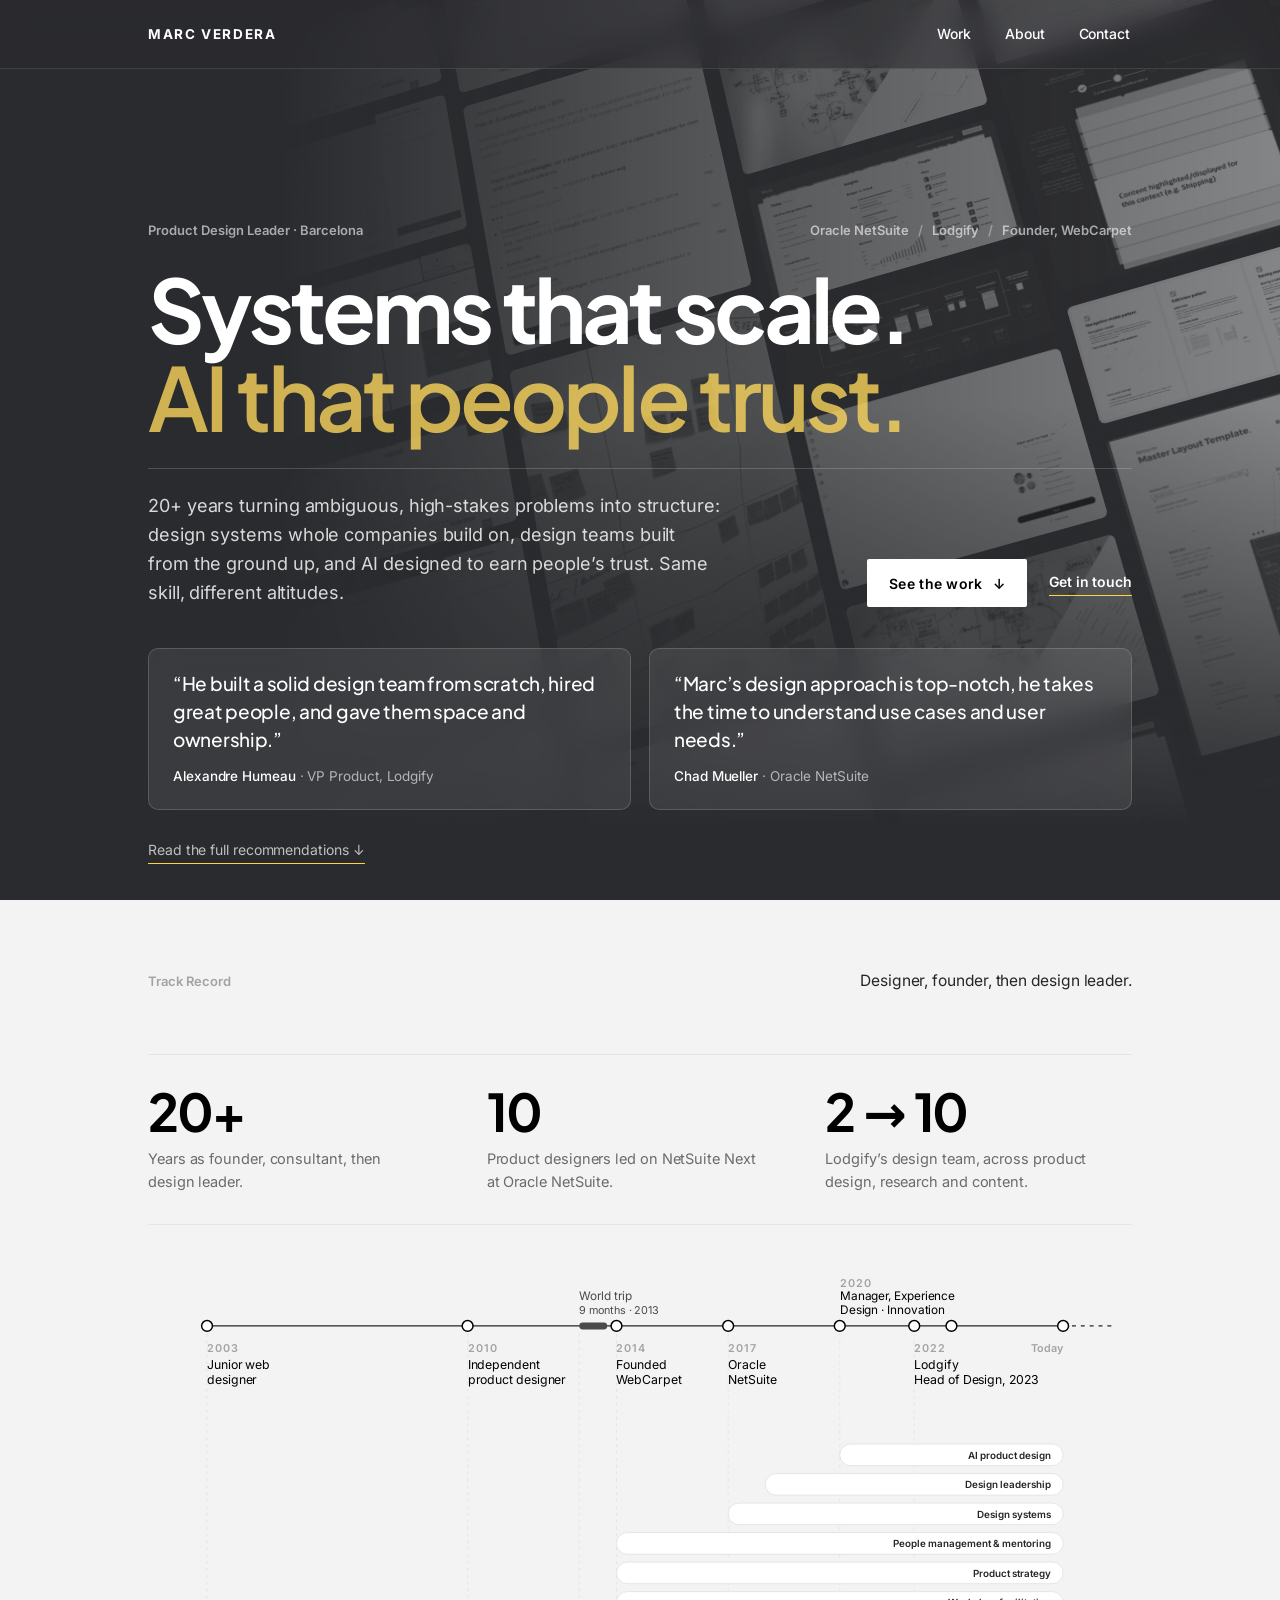
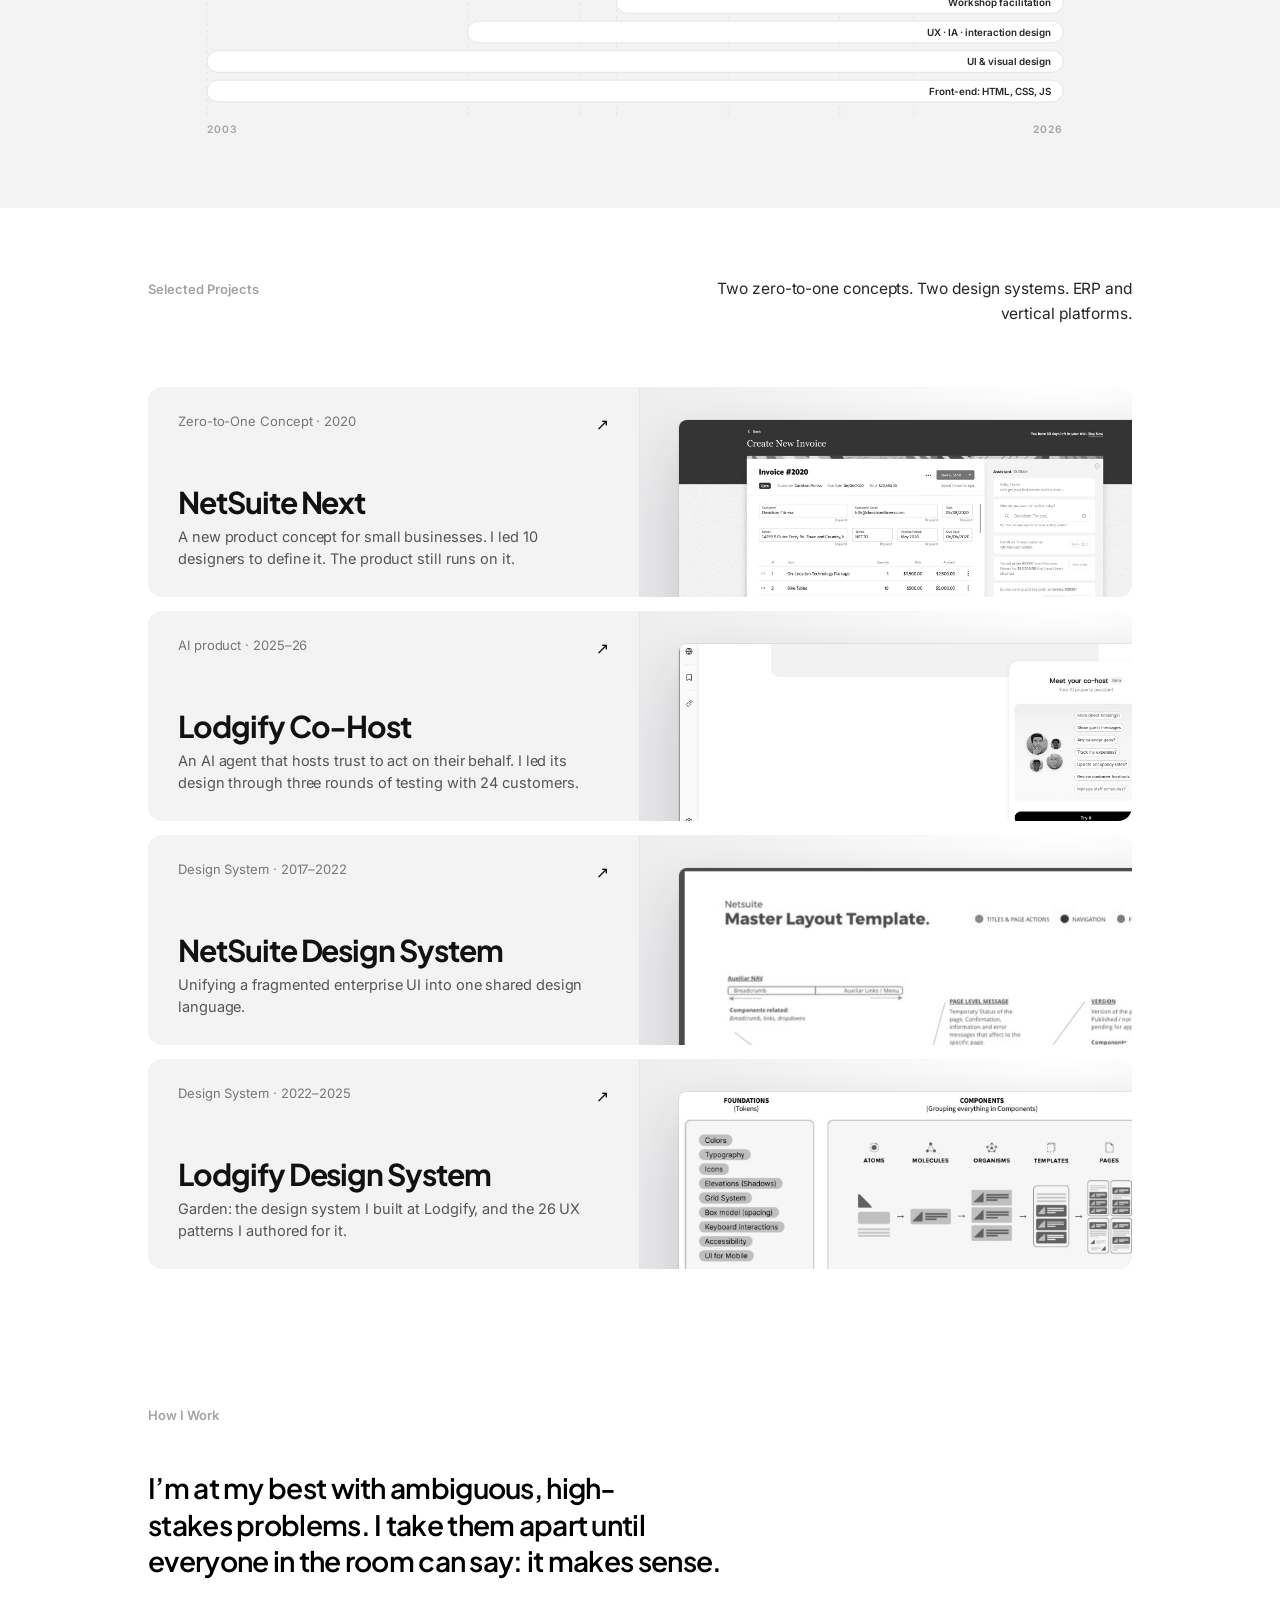
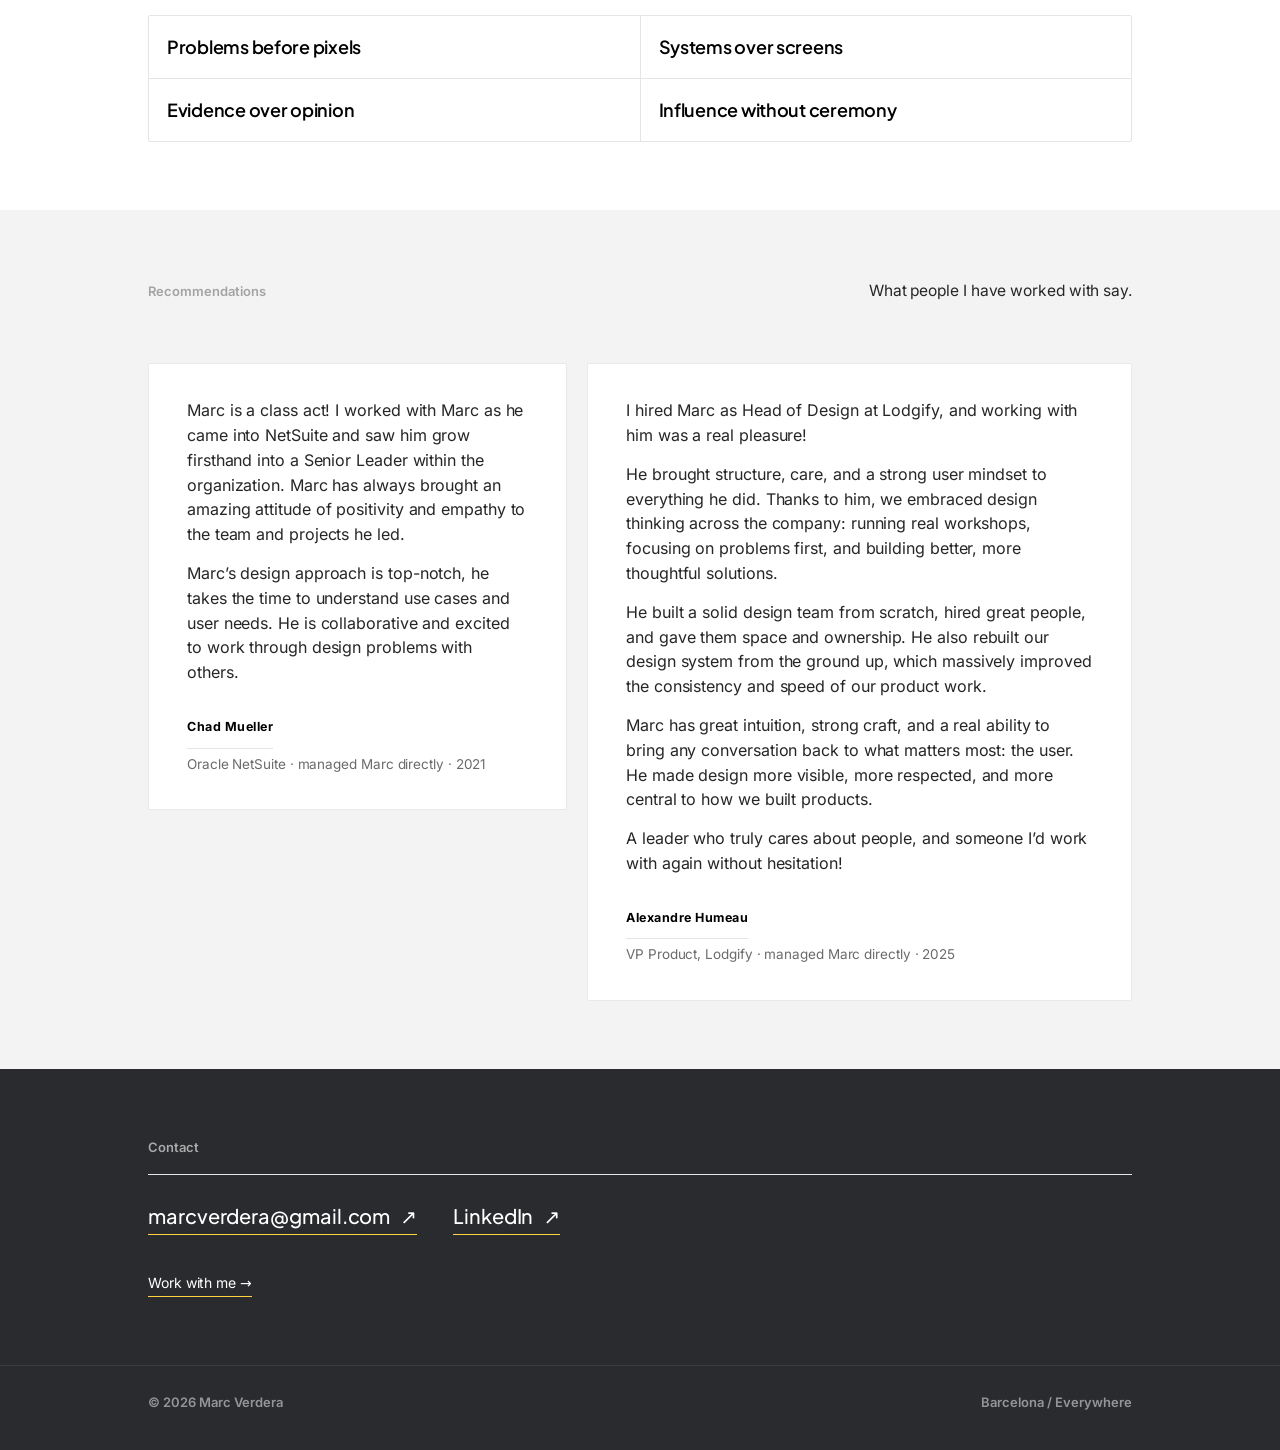
==== index.html @ 11ce0de4 "Softer yellow headline line; drop timeline caption; Garden diagram in greyscale Co-Authored-By: Clau" ====
<!DOCTYPE html>
<html lang="en">
<head>
<meta charset="utf-8">
<meta name="viewport" content="width=device-width, initial-scale=1">
<title>Marc Verdera — Product Design Leader</title>
<meta name="description" content="Product design leader for complex B2B products. Design systems and AI products. Built Lodgify’s design team 2→10. ex-Oracle NetSuite.">
<link rel="icon" href="favicon.svg" type="image/svg+xml">
<link rel="icon" href="favicon-32.png" type="image/png" sizes="32x32">
<link rel="apple-touch-icon" href="apple-touch-icon.png">
<meta property="og:type" content="website">
<meta property="og:title" content="Marc Verdera — Product Design Leader">
<meta property="og:description" content="Product design leader for complex B2B products. Design systems and AI products. Built Lodgify’s design team 2→10. ex-Oracle NetSuite.">
<meta property="og:url" content="https://marcverdera.vercel.app/">
<meta property="og:image" content="https://marcverdera.vercel.app/images/og.png">
<meta name="twitter:card" content="summary_large_image">

<style>
/* ===== Type: Plus Jakarta Sans (headings) + Inter (text), self-hosted, SIL OFL ===== */
@font-face{font-family:'Plus Jakarta Sans';src:url('/fonts/plus-jakarta-sans-500.woff2') format('woff2');font-weight:500;font-style:normal;font-display:swap}
@font-face{font-family:'Plus Jakarta Sans';src:url('/fonts/plus-jakarta-sans-600.woff2') format('woff2');font-weight:600;font-style:normal;font-display:swap}
@font-face{font-family:'Plus Jakarta Sans';src:url('/fonts/plus-jakarta-sans-700.woff2') format('woff2');font-weight:700;font-style:normal;font-display:swap}
@font-face{font-family:'Inter';src:url('/fonts/inter-400.woff2') format('woff2');font-weight:400;font-style:normal;font-display:swap}
@font-face{font-family:'Inter';src:url('/fonts/inter-500.woff2') format('woff2');font-weight:500;font-style:normal;font-display:swap}
@font-face{font-family:'Inter';src:url('/fonts/inter-600.woff2') format('woff2');font-weight:600;font-style:normal;font-display:swap}
@font-face{font-family:'Inter';src:url('/fonts/inter-700.woff2') format('woff2');font-weight:700;font-style:normal;font-display:swap}

/* ============================================================
   Marc Verdera — Portfolio
   Editorial system: serif display + uppercase sans labels,
   cream/near-black light palette, inverted dark palette.
   Mobile-first: base rules target phone width; min-width
   media queries layer on the desktop layout.
   ============================================================ */


/* ---------- Tokens ---------- */
:root {
  --bg: #ffffff;
  --surface: #f4f4f4;
  --fg: #262626;
  --heading: #000000;
  --accent: #000000;
  --muted: #6b6b6b;
  --faint: #a3a3a3;
  --line: #e5e5e5;
  --warn: #4a4a4a;
  --nav-bg: rgba(255,255,255,0.90);
  --dash: #d4d4d4;
  --max: 1040px;
  --measure: 760px;
}
@media (prefers-color-scheme: dark) {
  :root:not([data-theme="light"]) {
    --bg: #111111;
    --surface: #1b1b1b;
    --fg: #e5e5e5;
    --heading: #fafafa;
    --accent: #fafafa;
    --muted: #a3a3a3;
    --faint: #737373;
    --line: #2e2e2e;
    --warn: #c4c4c4;
    --nav-bg: rgba(17,17,17,0.88);
    --dash: #404040;
    color-scheme: dark;
  }
}
:root[data-theme="dark"] {
  --bg: #111111;
  --surface: #1b1b1b;
  --fg: #e5e5e5;
  --heading: #fafafa;
  --accent: #fafafa;
  --muted: #a3a3a3;
  --faint: #737373;
  --line: #2e2e2e;
  --warn: #c4c4c4;
  --nav-bg: rgba(17,17,17,0.88);
  --dash: #404040;
  color-scheme: dark;
}

* { box-sizing: border-box; }
html { scroll-behavior: smooth; }
body {
  margin: 0;
  font-family: var(--sans);
  color: var(--fg);
  background: var(--bg);
  line-height: 1.65;
  font-size: 16px;
  -webkit-font-smoothing: antialiased;
  overflow-x: hidden;
}
img { max-width: 100%; display: block; }
a { color: inherit; }
.wrap { max-width: var(--max); margin: 0 auto; padding: 0 20px; }
.serif { font-family: var(--serif); }
.rule { border: none; border-top: 1px solid var(--line); margin: 0; }

/* ---------- Nav ---------- */
.nav {
  position: sticky; top: env(safe-area-inset-top, 0px); z-index: 50;
  background: var(--nav-bg);
  backdrop-filter: blur(8px);
  border-bottom: 1px solid var(--line);
}
.nav .wrap { display: flex; align-items: center; justify-content: space-between; height: 58px; flex-wrap: wrap; gap: 8px 20px; padding-top: 6px; padding-bottom: 6px; }
.nav .brand {
  font-weight: 700; color: var(--heading); text-decoration: none;
  font-size: 13px; letter-spacing: 0; text-transform: none;
}
.nav .links { display: flex; align-items: center; gap: 16px; }
.nav .links a { color: var(--fg); text-decoration: none; font-size: 13px; font-weight: 500; }
.nav .links a:hover { color: var(--muted); }
.nav .back { font-size: 12.5px; font-weight: 500; color: var(--fg); text-decoration: none; display: inline-flex; align-items: center; gap: 6px; }
.nav .back:hover { color: var(--muted); }
.nav .tag { font-size: 13px; font-weight: 600; letter-spacing: 0; text-transform: none; color: var(--faint); }

/* ---------- Eyebrow / labels ---------- */
.eyebrow, .label {
  font-size: 13px; font-weight: 600; letter-spacing: 0; text-transform: none;
  color: var(--faint);
}
.eyebrow { margin-bottom: 16px; }

/* ---------- Hero (home) ---------- */
.hero { padding: 36px 0 0 0; }
.hero .top-row {
  display: flex; align-items: flex-end; justify-content: space-between; gap: 20px;
  flex-wrap: wrap; margin-bottom: 16px;
}
.hero h1 {
  font-family: var(--serif); font-weight: 600;
  font-size: 32px; line-height: 1.14; color: var(--heading); margin: 0 0 18px 0;
  letter-spacing: -0.2px; text-wrap: balance; max-width: 16ch;
}
.hero .row-split {
  display: flex; justify-content: space-between; align-items: flex-start; gap: 24px;
  flex-wrap: wrap; padding-bottom: 24px;
}
.hero .sub { font-size: 15.5px; color: var(--fg); max-width: 46ch; margin: 0; }
.hero .tagline { font-size: 13px; font-weight: 600; letter-spacing: 0; text-transform: none; color: var(--faint); padding-top: 4px; }

/* ---------- Placeholder / original art frames ---------- */
.hero-media, .photo-frame {
  margin: 0; border-radius: 2px; overflow: hidden;
  background: var(--surface); border: 1px solid var(--line);
}
.art-frame { display: block; width: 100%; height: auto; }
.art-frame svg { display: block; width: 100%; height: auto; }
.hero-media .cap, .photo-frame .cap {
  font-size: 12.5px; font-style: italic; color: var(--muted);
  padding: 12px 16px 16px 16px; font-family: var(--serif);
  border-top: 1px solid var(--line);
}

/* ---------- Sections ---------- */
section { padding: 46px 0; border-top: 1px solid var(--line); }
section:first-of-type { border-top: none; }
.section-top {
  display: flex; flex-direction: column; gap: 12px;
  margin-bottom: 30px;
}
.section-top .note { font-size: 15.5px; color: var(--fg); max-width: 42ch; }
h2 {
  font-family: var(--serif); font-weight: 600;
  font-size: 24px; color: var(--heading); margin: 0; text-wrap: balance;
}
h3 { font-size: 13px; font-weight: 600; letter-spacing: 0; text-transform: none; color: var(--muted); margin: 26px 0 12px 0; }
p { margin: 0 0 16px 0; color: var(--fg); max-width: var(--measure); }
ul, ol { padding-left: 20px; margin: 0 0 16px 0; max-width: var(--measure); }
li { margin-bottom: 10px; }

/* ---------- Selected Projects (row list, home) ---------- */
.proj-list { display: flex; flex-direction: column; }
.proj-row {
  text-decoration: none; color: inherit;
  padding: 26px 0; border-top: 1px solid var(--line);
  display: flex; flex-direction: column; gap: 10px;
}
.proj-list .proj-row:last-child { border-bottom: 1px solid var(--line); }
.proj-row .proj-main { max-width: 60ch; }
.proj-row h3.proj-title {
  font-family: var(--serif); font-weight: 600; font-style: normal;
  font-size: 22px; color: var(--heading); margin: 0 0 8px 0; text-transform: none;
  letter-spacing: 0; text-wrap: balance;
}
.proj-row .proj-desc { font-size: 15px; color: var(--muted); margin: 0; max-width: 52ch; }
.proj-row .proj-meta {
  font-size: 13px; font-weight: 600; letter-spacing: 0; text-transform: none;
  color: var(--faint); display: flex; align-items: center; gap: 8px;
}
.proj-row .proj-meta .arrow { font-size: 13px; transition: transform .15s ease; }
.proj-row:hover .proj-title { color: var(--muted); }
.proj-row:hover .proj-meta .arrow { transform: translate(2px,-2px); }

/* ---------- Pull-quote / How I Work ---------- */
.pull-quote {
  font-family: var(--serif); font-weight: 500;
  font-size: 22px; line-height: 1.4; color: var(--heading); margin: 0; max-width: 30ch;
  text-wrap: balance;
}

/* ---------- Recommendations slider ---------- */
.rec-slider { position: relative; }
.rec-viewport { overflow: hidden; }
.rec-track { display: flex; transition: transform .45s cubic-bezier(.65,0,.35,1); touch-action: pan-y; }
.rec-slide { flex: 0 0 100%; max-width: 100%; padding-right: 6px; }
.rec-card {
  border: 1.5px dashed var(--dash); border-radius: 2px; background: var(--surface);
  padding: 26px 24px; min-height: 200px;
}
.rec-name { font-size: 12.5px; font-weight: 700; letter-spacing: 0.5px; color: var(--heading); }
.rec-role { font-family: var(--serif); font-style: italic; font-size: 14px; color: var(--muted); margin: 2px 0 16px 0; }
.rec-quote { font-size: 15px; color: var(--muted); font-style: italic; font-family: var(--serif); margin: 0; max-width: 60ch; }
.rec-controls { display: flex; align-items: center; justify-content: space-between; margin-top: 20px; gap: 16px; }
.rec-dots { display: flex; gap: 8px; }
.rec-dot { width: 7px; height: 7px; border-radius: 50%; border: none; background: var(--line); padding: 0; cursor: pointer; }
.rec-dot.is-active { background: var(--heading); }
.rec-arrows { display: flex; gap: 10px; }
.rec-arrow-btn {
  border: 1px solid var(--line); background: var(--bg); color: var(--heading);
  width: 34px; height: 34px; border-radius: 50%; display: flex; align-items: center; justify-content: center;
  cursor: pointer; font-size: 15px; line-height: 1;
}
.rec-arrow-btn:hover { border-color: var(--fg); }
.rec-arrow-btn:focus-visible { outline: 2px solid var(--heading); outline-offset: 2px; }

/* ---------- Contact strip (home) ---------- */
.contact-strip { display: flex; align-items: center; gap: 14px 36px; flex-wrap: wrap; }
.contact-strip a {
  font-size: 18px; text-decoration: none; color: var(--heading); border-bottom: 1px solid var(--fg);
  padding-bottom: 2px; display: inline-flex; align-items: center; gap: 10px;
  font-family: var(--serif);
}
.contact-strip a:hover { color: var(--muted); border-color: var(--muted); }

/* ---------- Case study: label / value rows ---------- */
.cs-hero { padding-top: 28px; }
.cs-hero .wrap > .rule:first-child { margin-bottom: 24px; }
.cs-hero h1 {
  font-family: var(--serif); font-weight: 600;
  font-size: 34px; line-height: 1.08; color: var(--heading); margin: 0 0 16px 0;
  letter-spacing: -0.2px;
}
.cs-hero .lead {
  font-family: var(--serif); font-weight: 500; font-style: normal;
  font-size: 18px; line-height: 1.4; color: var(--fg); max-width: 44ch; margin: 0 0 24px 0;
}
.cs-tags-row {
  display: flex; justify-content: space-between; align-items: center; gap: 12px; flex-wrap: wrap;
  padding: 16px 0; font-size: 13px; font-weight: 600; letter-spacing: 0; text-transform: none;
  color: var(--faint);
}
.cs-tags-row .year { color: var(--faint); }
.cs-photo { margin: 0; border-radius: 2px; overflow: hidden; }
.cs-photo img { width: 100%; }
.cs-photo .cap-line {
  font-size: 12px; color: var(--faint); font-style: italic; padding: 10px 0 0 0;
  font-family: var(--serif);
}

.lv-row { display: flex; flex-direction: column; gap: 10px; padding: 26px 0; border-top: 1px solid var(--line); }
.lv-row:last-of-type { border-bottom: 1px solid var(--line); }
.lv-row .lv-k {
  font-size: 13px; font-weight: 600; letter-spacing: 0; text-transform: none;
  color: var(--faint);
}
.lv-row .lv-v { max-width: 640px; }
.lv-row .lv-v p:last-child { margin-bottom: 0; }
.lv-row .lv-v ul, .lv-row .lv-v ol { margin-bottom: 0; }

/* ---------- Recreated diagrams (restyled to editorial palette) ---------- */
.diagram { display: flex; flex-direction: column; gap: 1px; margin: 6px 0 4px 0; background: var(--line); border-radius: 2px; overflow: hidden; }
.d-layer { padding: 16px 18px; background: var(--bg); }
.d-layer .d-k { font-size: 13px; font-weight: 700; letter-spacing: 0; text-transform: none; color: var(--faint); }
.d-layer .d-t { font-family: var(--serif); font-size: 17px; font-weight: 600; margin: 3px 0 4px 0; color: var(--heading); }
.d-layer .d-d { font-size: 13px; color: var(--muted); }
.pipeline { display: flex; gap: 1px; margin: 6px 0 4px 0; flex-wrap: wrap; background: var(--line); border-radius: 2px; overflow: hidden; }
.p-step { flex: 1; min-width: 120px; padding: 16px 12px; text-align: center; background: var(--bg); }
.p-step .p-n { font-size: 10px; color: var(--faint); font-weight: 700; letter-spacing: 1px; }
.p-step .p-t { font-family: var(--serif); font-size: 14px; font-weight: 600; color: var(--heading); margin-top: 5px; }
.cap { font-size: 12px; color: var(--faint); font-style: italic; margin-top: 10px; font-family: var(--serif); }

/* ---------- Real / placeholder images ---------- */
.shot { border-radius: 2px; overflow: hidden; border: 1px solid var(--line); margin: 6px 0 4px 0; }
.shot img { width: 100%; }
.placeholder {
  border: 1.5px dashed var(--dash); border-radius: 2px; background: var(--surface);
  color: var(--muted); font-size: 13px; font-style: italic; text-align: center;
  display: flex; align-items: center; justify-content: center; padding: 22px; min-height: 140px;
  margin: 6px 0 4px 0; font-family: var(--serif);
}

/* ---------- Callout ---------- */
.callout {
  background: var(--surface); border-left: 2px solid var(--heading);
  padding: 16px 20px; font-size: 14px; color: var(--fg); margin: 20px 0; max-width: var(--measure);
}
.fillin { color: var(--warn); font-style: italic; }

/* ---------- Next case study ---------- */
.next-case {
  display: flex; justify-content: space-between; align-items: center; padding: 28px 0; gap: 16px; flex-wrap: wrap;
}
.next-case a { text-decoration: none; color: var(--heading); font-size: 13.5px; font-weight: 500; display: inline-flex; align-items: center; gap: 8px; }
.next-case a:hover { color: var(--muted); }

/* ---------- Meta row (about / contact pages) ---------- */
.meta-row { display: flex; flex-direction: column; gap: 20px; margin: 0; padding: 0; }
.meta-item { min-width: 0; }
.meta-item .meta-k { font-size: 13px; font-weight: 600; letter-spacing: 0; text-transform: none; color: var(--faint); margin-bottom: 6px; }
.meta-item .meta-v { font-size: 16px; color: var(--heading); font-family: var(--serif); }
.meta-item .meta-v a { text-decoration: none; border-bottom: 1px solid var(--line); }
.meta-item .meta-v a:hover { border-color: var(--fg); }

/* ---------- Footer ---------- */
footer { border-top: 1px solid var(--line); padding: 26px 0 calc(36px + env(safe-area-inset-bottom, 0px)) 0; }
footer .wrap { display: flex; flex-direction: column; gap: 8px; }
footer .f-copy { font-size: 13px; font-weight: 600; letter-spacing: 0; text-transform: none; color: var(--faint); }
footer .f-loc { font-size: 13px; font-weight: 600; letter-spacing: 0; text-transform: none; color: var(--faint); }

/* ---------- About photo ---------- */
.photo-ph {
  width: 128px; height: 128px; border-radius: 50%; overflow: hidden;
  background: var(--surface); border: 1px solid var(--line);
  display: flex; align-items: center; justify-content: center;
  margin-bottom: 22px;
}
.photo-ph .mono {
  font-family: var(--serif); font-weight: 600; font-size: 34px; color: var(--heading);
}
.photo-ph-cap { font-size: 11.5px; color: var(--muted); font-style: italic; margin: -12px 0 22px 0; font-family: var(--serif); }
blockquote {
  font-family: var(--serif); font-weight: 500;
  margin: 22px 0; padding: 0 0 0 20px; border-left: 2px solid var(--heading);
  font-size: 18px; line-height: 1.45; color: var(--heading); max-width: 60ch;
}

/* ============================================================
   Desktop layer — min-width 700px
   ============================================================ */
@media (min-width: 700px) {
  .wrap { padding: 0 28px; }
  .nav .wrap { height: 68px; }
  .nav .brand { font-size: 13.5px; letter-spacing: 1.6px; }
  .nav .links { gap: 30px; }
  .nav .links a { font-size: 14px; }
  .nav .tag { font-size: 11px; }

  .hero { padding: 56px 0 0 0; }
  .hero h1 { font-size: 54px; margin-bottom: 22px; letter-spacing: -0.4px; }
  .hero .row-split { padding-bottom: 32px; }
  .hero .sub { font-size: 16.5px; }
  .hero .tagline { font-size: 12px; }

  .hero-media, .photo-frame { min-height: 0; }

  section { padding: 68px 0; }
  .section-top { flex-direction: row; justify-content: space-between; align-items: baseline; gap: 24px; margin-bottom: 44px; }
  .section-top .note { text-align: right; }
  h2 { font-size: 28px; }

  .proj-row { flex-direction: row; justify-content: space-between; align-items: flex-start; padding: 34px 0; gap: 24px; }
  .proj-row h3.proj-title { font-size: 27px; }
  .proj-row .proj-desc { font-size: 15.5px; }
  .proj-row .proj-meta { text-align: right; white-space: nowrap; padding-top: 6px; font-size: 11px; }

  .pull-quote { font-size: 27px; }

  .rec-card { padding: 34px 38px; }
  .rec-quote { font-size: 16px; }

  .contact-strip a { font-size: 20px; }

  .cs-hero { padding-top: 40px; }
  .cs-hero .wrap > .rule:first-child { margin-bottom: 32px; }
  .cs-hero h1 { font-size: 58px; margin-bottom: 22px; letter-spacing: -0.5px; }
  .cs-hero .lead { font-size: 22px; margin-bottom: 32px; }
  .cs-tags-row { padding: 20px 0; font-size: 11.5px; }

  .lv-row { flex-direction: row; gap: 40px; padding: 34px 0; }
  .lv-row .lv-k { flex: 0 0 170px; font-size: 11.5px; padding-top: 2px; }
  .lv-row .lv-v { flex: 1 1 420px; }

  .meta-row { flex-direction: row; flex-wrap: wrap; gap: 32px; }
  .meta-item .meta-v { font-size: 17px; }

  footer .wrap { flex-direction: row; justify-content: space-between; align-items: center; }

  .photo-ph { width: 152px; height: 152px; }
  .photo-ph .mono { font-size: 40px; }
}

@media (min-width: 960px) {
  .hero h1 { max-width: 16ch; }
  .cs-photo .hero-media { min-height: 420px; }
}


/* ---------- Case study figures, values, track record ---------- */
figure { margin: 0; }
.shot img, .cs-photo img { width: 100%; height: auto; }
.values { display: grid; grid-template-columns: 1fr; gap: 1px; background: var(--line); border: 1px solid var(--line); border-radius: 2px; overflow: hidden; }
.value { background: var(--bg); padding: 16px 18px; font-family: var(--serif); font-size: 18px; font-weight: 600; color: var(--heading); }
.stats { display: grid; grid-template-columns: 1fr; gap: 1px; background: var(--line); border-top: 1px solid var(--line); border-bottom: 1px solid var(--line); }
.stat { background: var(--bg); padding: 22px 0; }
.stat .n { font-family: var(--serif); font-weight: 600; font-size: 38px; line-height: 1; color: var(--heading); }
.stat .d { font-size: 14.5px; color: var(--muted); margin-top: 10px; max-width: 30ch; }
.timeline { list-style: none; padding: 0; margin: 32px 0 0 0; max-width: none; display: grid; grid-template-columns: 1fr; gap: 14px; }
.timeline li { margin: 0; display: flex; gap: 16px; align-items: baseline; }
.timeline .y { flex: 0 0 48px; font-size: 11px; font-weight: 600; letter-spacing: 1px; color: var(--faint); }
.timeline .r { font-size: 15px; color: var(--fg); }
.hero-media img { width: 100%; height: auto; }
@media (min-width: 700px) {
  .values { grid-template-columns: 1fr 1fr; }
  .stats { grid-template-columns: repeat(3, 1fr); background: none; gap: 32px; }
  .stat { padding: 30px 0; }
  .stat .n { font-size: 48px; }
  .timeline { grid-template-columns: repeat(3, 1fr); gap: 20px 32px; }
  .timeline li { flex-direction: column; gap: 4px; }
  .timeline .y { flex: none; }
}

.tl-figure { display: none; margin: 36px 0 0 0; }
.tl-figure svg { display: block; width: 100%; height: auto; }
.rec-card { border-style: solid; border-width: 1px; border-color: var(--line); }
.rec-quote { color: var(--fg); font-style: normal; font-size: 16px; line-height: 1.6; margin: 0 0 14px 0; }
.rec-quote:last-of-type { margin-bottom: 22px; }
.rec-name a { text-decoration: none; border-bottom: 1px solid var(--line); }
.rec-name a:hover { border-color: var(--fg); }
.rec-role { margin: 4px 0 0 0; }
@media (min-width: 700px) {
  .tl-figure { display: block; }
  .timeline { display: none; }
  .rec-quote { font-size: 17.5px; }
}

/* ---------- Hero (impact) ---------- */
.hero-x { padding-top: 40px; padding-bottom: 8px; }
.hx-top { display: flex; flex-wrap: wrap; justify-content: space-between; gap: 8px 24px; margin-bottom: 28px; }
.hx-proof { font-size: 13px; font-weight: 600; letter-spacing: 0; text-transform: none; color: var(--muted); }
.hx-proof span { color: var(--faint); margin: 0 6px; }
.hero-x .hx-title { font-family: var(--serif); font-weight: 600; font-size: clamp(44px, 9.2vw, 108px); line-height: 1.0; letter-spacing: -0.02em; color: var(--heading); margin: 0 0 30px 0; max-width: none; text-wrap: balance; }
.hx-title em { font-style: italic; font-weight: 500; color: var(--muted); }
.hx-row { display: flex; flex-direction: column; gap: 22px; padding: 24px 0 34px 0; border-top: 1px solid var(--line); }
.hx-sub { font-size: 17px; line-height: 1.6; color: var(--fg); margin: 0; max-width: 52ch; }
.hx-cta { display: flex; align-items: center; gap: 22px; flex-wrap: wrap; }
.btn-primary { display: inline-flex; align-items: center; gap: 10px; min-height: 48px; padding: 0 22px; background: var(--heading); color: var(--bg); text-decoration: none; font-size: 14px; font-weight: 600; letter-spacing: 0.3px; border-radius: 2px; }
.btn-primary:hover { opacity: .88; }
.btn-link { font-size: 14px; font-weight: 600; color: var(--heading); text-decoration: none; border-bottom: 1px solid var(--heading); padding-bottom: 2px; }
.btn-link:hover { color: var(--muted); border-color: var(--muted); }
.mosaic { display: grid; grid-template-columns: 1fr 1fr; gap: 10px; }
.tile { position: relative; display: block; overflow: hidden; border-radius: 2px; background: var(--surface); border: 1px solid var(--line); text-decoration: none; aspect-ratio: 4 / 3; }
.tile-a { grid-column: 1 / -1; aspect-ratio: 16 / 9; }
.tile img { width: 100%; height: 100%; object-fit: cover; object-position: top left; transition: transform .5s cubic-bezier(.2,.7,.2,1); }
.tile:hover img { transform: scale(1.03); }
.tile-cap { position: absolute; left: 0; right: 0; bottom: 0; display: flex; flex-direction: column; gap: 2px; padding: 26px 14px 12px 14px; background: linear-gradient(to top, rgba(17,17,17,.82), rgba(17,17,17,0)); color: #fafafa; }
.tile-cap b { font-family: var(--serif); font-size: 16px; font-weight: 600; }
.tile-cap i { font-style: normal; font-size: 13px; font-weight: 600; letter-spacing: 0; text-transform: none; color: rgba(250,250,250,.78); }
.tile:focus-visible { outline: 2px solid var(--heading); outline-offset: 3px; }
@media (min-width: 700px) {
  .hero-x { padding-top: 64px; }
  .hx-row { flex-direction: row; justify-content: space-between; align-items: flex-end; gap: 40px; }
  .hx-sub { font-size: 18px; }
  .mosaic { grid-template-columns: 1.6fr 1fr 1fr; grid-template-rows: 1fr 1fr; gap: 12px; height: 520px; }
  .tile, .tile-a { aspect-ratio: auto; }
  .tile-a { grid-column: 1; grid-row: 1 / 3; }
  .tile-b { grid-column: 2 / 4; grid-row: 1; }
  .tile-c { grid-column: 2; grid-row: 2; }
  .tile-d { grid-column: 3; grid-row: 2; }
  .tile-cap b { font-size: 18px; }
}

.tile-a img { object-position: 88% 22%; }
.tile-b img { object-position: 100% 100%; }
.tile-d { grid-column: 1 / -1; aspect-ratio: 16 / 9; }
.tile-d img { object-position: 0 18%; }
@media (min-width: 700px) { .tile-d { grid-column: 3; grid-row: 2; aspect-ratio: auto; } }

.rec-track { align-items: flex-start; }
.rec-viewport { transition: height .45s cubic-bezier(.65,0,.35,1); }
.rec-card { min-height: 0; }
/* ---------- Mobile touch targets & legibility ---------- */
.nav .brand, .nav .links a, .nav .back { display: inline-flex; align-items: center; min-height: 44px; }
.nav .links a { padding: 0 2px; }
.next-case a { min-height: 44px; }
.meta-item .meta-v a, .rec-name a, .about-links a { display: inline-block; padding: 10px 0; }
@media (max-width: 699px) {
  .nav .wrap { height: auto; min-height: 58px; padding-top: 4px; padding-bottom: 4px; }
  .eyebrow, .label, .lv-row .lv-k, .cs-tags-row, .proj-row .proj-meta, .meta-item .meta-k, .fact .meta-k, footer .f-copy, footer .f-loc, .nav .tag, .hx-proof, .tile-cap i { font-size: 13px; }
  .cap, .cs-photo .cap-line { font-size: 13px; }
}

.rec-dots { gap: 0; }
.rec-dot { width: 24px; height: 24px; padding: 8.5px; background-clip: content-box; }
.rec-dot:focus-visible { outline: 2px solid var(--heading); outline-offset: 0; }
.rec-arrow-btn { width: 44px; height: 44px; }

.rec-dot.is-active { background-clip: content-box; }

.wwm { margin: 26px 0 0; font-size: 14px; }
.wwm a { color: var(--muted); text-decoration: none; border-bottom: 1px solid var(--line); padding: 10px 0 2px; display: inline-block; }
.wwm a:hover { color: var(--heading); border-color: var(--heading); }
.hx-row { margin-bottom: 8px; }
.proof-quotes { display: grid; grid-template-columns: 1fr; gap: 28px; }
.pq { margin: 0; }
.pq blockquote { margin: 0 0 14px; font-family: var(--serif); font-size: 21px; line-height: 1.4; color: var(--heading); }
.pq figcaption { font-size: 13px; color: var(--muted); padding-left: 22px; }
.pq figcaption b { color: var(--heading); font-weight: 600; }
.pq-more { margin: 26px 0 0; font-size: 14px; }
.pq-more a { color: var(--muted); text-decoration: none; border-bottom: 1px solid var(--line); padding: 10px 0 2px; display: inline-block; }
.pq-more a:hover { color: var(--heading); border-color: var(--heading); }
.rec-grid { display: grid; grid-template-columns: 1fr; gap: 20px; align-items: start; }
.rec-grid .rec-card { margin: 0; }
@media (min-width: 800px) {
  .proof-quotes { grid-template-columns: 1fr 1fr; gap: 48px; }
  .pq blockquote { font-size: 24px; }
  .rec-grid { grid-template-columns: 1fr 1.3fr; }
}

/* ===== Redesign layer ===== */
:root{ --serif:'Plus Jakarta Sans', system-ui, -apple-system, 'Helvetica Neue', Arial, sans-serif; --sans:'Inter', system-ui, -apple-system, 'Helvetica Neue', Arial, sans-serif; }
html{ font-synthesis:none; }
body{ letter-spacing:-0.005em; }
h1, h2{ letter-spacing:-0.015em; }
/* Dark page heroes (About, Work with me, case studies) */
.hero:not(.hero-x), .cs-hero{ background:#000; color:#fff; }
.hero:not(.hero-x){ padding-top:64px; padding-bottom:64px!important; }
.hero:not(.hero-x) h1, .cs-hero h1{ color:#fff; }
.hero:not(.hero-x) .sub, .cs-hero .lead{ color:rgba(255,255,255,.82); }
.hero:not(.hero-x) .eyebrow, .hero:not(.hero-x) .tagline{ color:rgba(255,255,255,.6); }
.hero:not(.hero-x) .rule, .cs-hero .rule{ border-top-color:rgba(255,255,255,.2); }
.hero:not(.hero-x) .btn-primary{ background:#fff; color:#000; }
.hero:not(.hero-x) .btn-link{ color:#fff; border-color:#fff; }
.hero:not(.hero-x) + section, .cs-hero + section{ border-top:0; }
.cs-hero{ padding-top:64px; background:linear-gradient(#000,#000) top / 100% calc(100% - 150px) no-repeat; }
.cs-hero .cs-tags-row{ color:rgba(255,255,255,.6); }
.cs-hero .cs-tags-row .year{ color:rgba(255,255,255,.45); }
.cs-photo img{ border-radius:8px; }
.cs-photo .cap-line{ font-style:normal; font-family:var(--sans); font-size:13px; }
h3{ color:var(--heading); }
.pull-quote{ font-size:40px; line-height:1.15; }
blockquote{ font-size:24px; line-height:1.3; }

/* ===== Home: work-wall hero ===== */
.hero-x{ position:relative; overflow:hidden; isolation:isolate; background:#000; color:#fff; min-height:min(92vh, 860px); display:flex; align-items:flex-end; padding-top:120px!important; padding-bottom:0; }
.hero-x .hx-inner{ position:relative; z-index:2; width:100%; }
.hx-bg{ position:absolute; inset:0; z-index:0; }
.wall{ display:flex; gap:18px; position:absolute; top:-30%; left:18%; right:-30%; bottom:-30%; transform:perspective(1600px) rotateX(18deg) rotateZ(-14deg) rotateY(-8deg); opacity:.62; }
.hx-bg::after{ content:""; position:absolute; inset:0; background:linear-gradient(90deg,#000 22%,rgba(0,0,0,.55) 55%,rgba(0,0,0,.1)), linear-gradient(0deg,#000 8%,rgba(0,0,0,0) 55%); }
.wcol{ flex:1; display:flex; flex-direction:column; gap:18px; animation:drift var(--d) linear infinite; animation-delay:calc(var(--d) * -0.37); }
.wcol:nth-child(even){ animation-direction:reverse; }
.wcol img{ width:100%; border-radius:6px; display:block; filter:grayscale(1) contrast(1.05); background:#222; }
@keyframes drift{ from{ transform:translateY(0) } to{ transform:translateY(-50%) } }
@media (prefers-reduced-motion: reduce){ .wcol{ animation:none; } }
.hero-x .hx-title{ font-weight:400; letter-spacing:-0.02em; font-size:clamp(52px, 9.4vw, 118px); line-height:.98; color:#fff; }
.hero-x .hx-title em{ font-style:normal; color:rgba(255,216,92,.78); font-weight:600; }
.hero-x .hx-sub{ color:rgba(255,255,255,.82); }
.hero-x .eyebrow, .hero-x .hx-proof{ color:rgba(255,255,255,.6); }
.hero-x .hx-proof span{ color:rgba(255,255,255,.35); }
.hero-x .hx-row{ border-top-color:rgba(255,255,255,.18); padding-bottom:40px; }
.hero-x .btn-primary{ background:#fff; color:#000; }
.hero-x .btn-link{ color:#fff; border-color:#fff; }
.hero-x .btn-link:hover{ color:rgba(255,255,255,.7); border-color:rgba(255,255,255,.7); }
.hx-recs{ display:grid; grid-template-columns:1fr; gap:14px; margin:8px 0 0; padding:0 0 18px; }
.hx-recs .pq{ margin:0; padding:24px 26px 22px; border-radius:10px; background:rgba(255,255,255,.06); border:1px solid rgba(255,255,255,.14); -webkit-backdrop-filter:blur(14px) saturate(120%); backdrop-filter:blur(14px) saturate(120%); }
.hx-recs .pq blockquote{ color:#fff; font-size:22px; line-height:1.3; margin:0 0 16px; padding:0; border:0; max-width:none; }
.hx-recs .pq figcaption{ color:rgba(255,255,255,.62); font-size:13.5px; padding-left:0; }
.hx-recs .pq figcaption b{ color:#fff; font-weight:500; }
.hero-x .pq-more{ margin:0 0 40px; }
.hero-x .pq-more a{ color:rgba(255,255,255,.7); border-color:rgba(255,255,255,.3); }
.hero-x .pq-more a:hover{ color:#fff; border-color:#fff; }
.hero-x + section{ border-top:0; }
@media (min-width:800px){ .hx-recs{ grid-template-columns:1fr 1fr; gap:18px; } .hx-recs .pq blockquote{ font-size:25px; } }
@media (max-width:699px){ .wall{ top:-10%; left:-40%; right:-60%; bottom:-10%; opacity:.5; } .hx-bg::after{ background:linear-gradient(180deg,rgba(0,0,0,.35),rgba(0,0,0,.75) 45%,rgba(0,0,0,.85)); } .hero-x{ min-height:auto; } }
/* Home type sizes */
.proj-row h3.proj-title{ font-size:34px; }
.stat .n{ font-size:64px; line-height:1; }
.rec-quote{ font-family:var(--serif); font-size:18px; line-height:1.55; font-style:normal; }
.rec-role{ font-style:normal; font-family:var(--sans); font-size:13.5px; }
/* Project rows with previews */
.proj-row{ display:grid!important; grid-template-columns:1fr; gap:16px; align-items:start; }
.proj-thumb{ width:100%; aspect-ratio:16/10; object-fit:cover; object-position:top left; border-radius:8px; border:1px solid var(--line); filter:grayscale(1); transition:filter .35s ease; background:var(--surface); }
.proj-row:hover .proj-thumb, .proj-row:focus-visible .proj-thumb{ filter:none; }
@media (min-width:700px){ .proj-row{ grid-template-columns:260px 1fr auto; gap:32px; align-items:center; } .proj-row .proj-meta{ align-self:start; padding-top:10px; } }
@media (prefers-reduced-motion: reduce){ .proj-thumb{ transition:none; } }

/* ===== Logo + nav over dark heroes ===== */
:root{ --navh:59px; }
@media (min-width:700px){ :root{ --navh:69px; } }
.nav .brand{ min-height:44px; display:inline-flex; align-items:center; color:var(--heading); }
.nav .brand{ font-family:var(--sans); font-weight:700; font-size:13.5px!important; letter-spacing:.12em!important; text-transform:uppercase; white-space:nowrap; }
.nav{ transition:background-color .25s ease, border-color .25s ease, color .25s ease; }
.nav.is-dark{ background:rgba(0,0,0,.42); -webkit-backdrop-filter:blur(14px) saturate(140%); backdrop-filter:blur(14px) saturate(140%); border-bottom-color:rgba(255,255,255,.1); }
.nav.is-dark .brand, .nav.is-dark .links a, .nav.is-dark .back{ color:#fff; }
.nav.is-dark .links a:hover, .nav.is-dark .back:hover{ color:rgba(255,255,255,.65); }
.nav.is-dark .tag{ color:rgba(255,255,255,.55); }
.nav + .hero, .nav + .cs-hero{ margin-top:calc(-1 * var(--navh)); }
.nav + .hero:not(.hero-x){ padding-top:calc(var(--navh) + 64px); }
.nav + .cs-hero{ padding-top:calc(var(--navh) + 56px); }
@media (prefers-reduced-motion: reduce){ .nav{ transition:none; } }

/* ===== Project cards ===== */
.pgrid{ display:grid; grid-template-columns:1fr; gap:16px; margin-top:8px; }
.pcard{ position:relative; display:flex; flex-direction:column; background:#000; color:#fff; border-radius:14px; overflow:hidden; text-decoration:none; isolation:isolate; }
.pcard-media{ position:relative; aspect-ratio:16/10; overflow:hidden; background:radial-gradient(120% 90% at 85% 0%, #2a2a2a 0%, #0c0c0c 55%, #000 100%); }
.pcard-media img{ position:absolute; left:9%; top:12%; width:112%; height:112%; object-fit:cover; border-radius:8px; box-shadow:0 24px 60px rgba(0,0,0,.6), 0 0 0 1px rgba(255,255,255,.08); transform-origin:0 0; transition:transform .5s cubic-bezier(.2,.7,.2,1), filter .4s ease; }
.pcard:hover .pcard-media img, .pcard:focus-visible .pcard-media img{ filter:none; transform:translate(-2%,-3%); }
.pcard-body{ padding:22px 24px 26px; display:flex; flex-direction:column; gap:8px; border-top:1px solid rgba(255,255,255,.08); }
.pcard-meta{ display:flex; justify-content:space-between; gap:12px; font-size:13px; color:rgba(255,255,255,.55); }
.pcard-go{ font-size:16px; color:#fff; transition:transform .3s ease; }
.pcard:hover .pcard-go{ transform:translate(2px,-2px); }
.pcard-title{ font-family:var(--serif); font-weight:400; font-size:34px; line-height:1.05; letter-spacing:-0.01em; color:#fff; margin:2px 0 0; text-transform:none; }
.pcard-desc{ font-size:15px; line-height:1.55; color:rgba(255,255,255,.72); margin:0; max-width:46ch; }
.pcard:focus-visible{ outline:2px solid var(--heading); outline-offset:4px; }
@media (hover:hover){ .pcard-media img{ filter:grayscale(1) brightness(.92); } }
@media (min-width:900px){ .pgrid{ grid-template-columns:1fr 1fr; gap:20px; } .pcard-title{ font-size:40px; } }
@media (prefers-reduced-motion: reduce){ .pcard-media img, .pcard-go{ transition:none; } }
/* list layout: one full-width card per project */
.pgrid{ grid-template-columns:1fr!important; gap:18px; }
@media (min-width:900px){
  .pcard{ display:grid; grid-template-columns:minmax(0,1fr) minmax(0,1.15fr); min-height:340px; }
  .pcard-body{ order:-1; justify-content:flex-end; padding:34px 36px 36px; border-top:0; border-right:1px solid rgba(255,255,255,.08); }
  .pcard-media{ aspect-ratio:auto; }
  .pcard-media img{ left:10%; top:14%; width:100%; height:100%; }
  .pcard-meta{ order:-1; margin-bottom:auto; }
  .pcard-title{ font-size:44px; }
}


/* ===== Jakarta + Inter weights, grey tones ===== */
:root{ --charcoal:#2a2b2e; --charcoal-2:#34363a; --mist:#f3f3f4; --mist-2:#e9e9eb; }
h1, h2, .cs-hero h1, .hero h1, .sub-h{ font-weight:700; letter-spacing:-0.035em; }
.about-lead{ font-weight:600; letter-spacing:-0.025em; line-height:1.3; }
.value{ font-weight:600; letter-spacing:-0.015em; }
.pull-quote{ font-size:28px; line-height:1.3; font-weight:600; letter-spacing:-0.025em; }
blockquote{ font-size:20px; line-height:1.45; font-weight:500; letter-spacing:-0.015em; }
.rec-quote{ font-family:var(--sans); font-size:16px; font-style:normal; }
.cs-hero .lead{ font-weight:500; letter-spacing:-0.02em; }
.hero:not(.hero-x), .cs-hero{ background-color:var(--charcoal); }
.cs-hero{ background:linear-gradient(var(--charcoal),var(--charcoal)) top / 100% calc(100% - 150px) no-repeat; }
.nav.is-dark{ background:rgba(42,43,46,.55); }
footer{ background:var(--charcoal); border-top:0; }
footer :is(.f-copy,.f-loc){ color:rgba(255,255,255,.55); }

/* ===== Home: grey tones, compact projects, hero fits the viewport ===== */
.hero-x{ background:var(--charcoal); min-height:100vh; min-height:100svh; align-items:flex-end; padding-top:calc(var(--navh) + clamp(20px, 5vh, 64px))!important; }
.hx-bg::after{ background:linear-gradient(90deg,var(--charcoal) 22%,rgba(42,43,46,.6) 55%,rgba(42,43,46,.15)), linear-gradient(0deg,var(--charcoal) 8%,rgba(42,43,46,0) 55%); }
.wall{ opacity:.5; }
.wcol img{ filter:grayscale(1) brightness(1.05); }
.hx-top{ margin-bottom:clamp(12px, 2.6vh, 28px); }
.hero-x .hx-title{ font-weight:700; letter-spacing:-0.045em; font-size:clamp(38px, min(7vw, 10vh), 88px); line-height:1.0; margin-bottom:clamp(14px, 3vh, 30px); }
.hero-x .hx-row{ padding-top:clamp(14px, 2.6vh, 24px); padding-bottom:clamp(18px, 3.6vh, 40px); }
.hero-x .hx-sub{ font-size:clamp(15px, 2vh, 18px); }
.hx-recs .pq{ background:rgba(255,255,255,.08); border-color:rgba(255,255,255,.16); padding:clamp(16px, 2.4vh, 24px) 24px; }
.hx-recs .pq blockquote{ font-size:clamp(16px, 2.2vh, 19px)!important; line-height:1.45; font-weight:500; letter-spacing:-0.015em; margin-bottom:12px; }
.hero-x .pq-more{ margin-bottom:clamp(18px, 4vh, 40px); }
@media (max-width:799px){
  .hx-recs{ grid-template-columns:none; grid-auto-flow:column; grid-auto-columns:86%; overflow-x:auto; scroll-snap-type:x mandatory; margin-right:-20px; padding-right:20px; scrollbar-width:none; }
  .hx-recs::-webkit-scrollbar{ display:none; }
  .hx-recs .pq{ scroll-snap-align:start; }
}
@media (max-width:699px){ .hx-bg::after{ background:linear-gradient(180deg,rgba(42,43,46,.4),rgba(42,43,46,.8) 45%,rgba(42,43,46,.9)); }  .hx-proof{ display:none; } .hero-x .hx-cta{ gap:18px; } .hero-x .btn-primary{ min-height:44px; } }
@media (max-width:699px) and (max-height:700px){ .hx-recs{ display:none; } }
/* sections */
#record, #recommendations{ background:var(--mist); border-top:0; }
#record{ --surface:#fff; }
#record .stat{ background:transparent; }
#recommendations .rec-card{ background:#fff; border-color:var(--mist-2); }
#work, #how-i-work{ border-top:0; }
#contact{ background:var(--charcoal); color:#fff; border-top:0; }
#contact :is(a, p){ color:#fff; }
#contact a{ border-color:rgba(255,255,255,.35)!important; }
#contact .eyebrow{ color:rgba(255,255,255,.6); }
footer{ background:var(--charcoal); border-top:1px solid rgba(255,255,255,.08); }
footer :is(.f-copy,.f-loc){ color:rgba(255,255,255,.5); }
.stat .n{ font-weight:700; letter-spacing:-0.04em; font-size:52px; }
@media (max-width:699px){ .stat .n{ font-size:44px; } }
/* compact light project cards */
.pgrid{ gap:14px; }
.pcard{ background:var(--mist); color:#111; transition:background-color .25s ease; }
.pcard:hover{ background:var(--mist-2); }
.pcard-media{ aspect-ratio:16/7; background:radial-gradient(120% 90% at 85% 0%, #ffffff 0%, #f1f1f2 55%, #e7e7e9 100%); }
.pcard-media img{ box-shadow:0 18px 50px rgba(30,30,35,.16), 0 0 0 1px rgba(0,0,0,.06); }
.pcard-body{ padding:18px 20px 20px; gap:6px; border-color:rgba(0,0,0,.06); }
.pcard-title, .pcard-go{ color:#111; }
.pcard-title{ font-weight:700; letter-spacing:-0.035em; font-size:26px; line-height:1.15; }
.pcard-desc{ color:#555; font-size:14.5px; }
.pcard-meta{ color:#777; }
@media (hover:hover){ .pcard-media img{ filter:grayscale(1); } .pcard:hover .pcard-media img{ filter:none; } }
@media (min-width:900px){
  .pcard{ min-height:210px; grid-template-columns:minmax(0,1fr) minmax(0,1fr); }
  .pcard-body{ padding:24px 30px 26px; }
  .pcard-media{ aspect-ratio:auto; }
  .pcard-media img{ left:8%; top:16%; }
  .pcard-title{ font-size:30px; }
}

/* ===== Highlight colour + About background ===== */
:root{ --hi:#ffd23f; }
/* Yellow underline on links that sit on dark backgrounds */
:is(.hero-x, .hero:not(.hero-x), .cs-hero, #contact) :is(.btn-link, .pq-more a, .wwm a){ border-bottom:1px solid var(--hi)!important; }
:is(.hero-x, .hero:not(.hero-x), .cs-hero, #contact) :is(.btn-link, .pq-more a, .wwm a):hover{ color:var(--hi)!important; }
#contact a{ border-color:var(--hi)!important; }
#contact a:hover{ color:var(--hi); }
</style>
</head>
<body>


<nav class="nav is-dark">
  <div class="wrap">
    <a class="brand" href="index.html">Marc Verdera</a>
    <div class="links">
      <a href="index.html#work">Work</a>
      <a href="about.html">About</a>
      <a href="#contact">Contact</a>
    </div>
  </div>
</nav>

<header class="hero hero-x">
<div class="hx-bg" aria-hidden="true"><div class="wall"><div class="wcol" style="--d:70s"><img src="images/wall/nsn-invoice.jpg" alt="" loading="lazy" decoding="async"><img src="images/wall/lds-sidesheet.jpg" alt="" loading="lazy" decoding="async"><img src="images/wall/nds-hero.jpg" alt="" loading="lazy" decoding="async"><img src="images/wall/nsn-invoice.jpg" alt="" loading="lazy" decoding="async"><img src="images/wall/lds-sidesheet.jpg" alt="" loading="lazy" decoding="async"><img src="images/wall/nds-hero.jpg" alt="" loading="lazy" decoding="async"></div><div class="wcol" style="--d:79s"><img src="images/wall/lds-ia.jpg" alt="" loading="lazy" decoding="async"><img src="images/wall/cohost-rec-card.jpg" alt="" loading="lazy" decoding="async"><img src="images/wall/nds-sprint-roadmap.jpg" alt="" loading="lazy" decoding="async"><img src="images/wall/lds-nav.jpg" alt="" loading="lazy" decoding="async"><img src="images/wall/lds-ia.jpg" alt="" loading="lazy" decoding="async"><img src="images/wall/cohost-rec-card.jpg" alt="" loading="lazy" decoding="async"><img src="images/wall/nds-sprint-roadmap.jpg" alt="" loading="lazy" decoding="async"><img src="images/wall/lds-nav.jpg" alt="" loading="lazy" decoding="async"></div><div class="wcol" style="--d:88s"><img src="images/wall/cohost-hero.jpg" alt="" loading="lazy" decoding="async"><img src="images/wall/nds-ia.jpg" alt="" loading="lazy" decoding="async"><img src="images/wall/nsn-dashboard.jpg" alt="" loading="lazy" decoding="async"><img src="images/wall/nsn-userflow.jpg" alt="" loading="lazy" decoding="async"><img src="images/wall/cohost-hero.jpg" alt="" loading="lazy" decoding="async"><img src="images/wall/nds-ia.jpg" alt="" loading="lazy" decoding="async"><img src="images/wall/nsn-dashboard.jpg" alt="" loading="lazy" decoding="async"><img src="images/wall/nsn-userflow.jpg" alt="" loading="lazy" decoding="async"></div><div class="wcol" style="--d:97s"><img src="images/wall/nds-template.jpg" alt="" loading="lazy" decoding="async"><img src="images/wall/nsn-show-progress.jpg" alt="" loading="lazy" decoding="async"><img src="images/wall/lds-docs.jpg" alt="" loading="lazy" decoding="async"><img src="images/wall/nds-template.jpg" alt="" loading="lazy" decoding="async"><img src="images/wall/nsn-show-progress.jpg" alt="" loading="lazy" decoding="async"><img src="images/wall/lds-docs.jpg" alt="" loading="lazy" decoding="async"></div><div class="wcol" style="--d:106s"><img src="images/wall/nsn-ask.jpg" alt="" loading="lazy" decoding="async"><img src="images/wall/lds-hero.jpg" alt="" loading="lazy" decoding="async"><img src="images/wall/cohost-round2.jpg" alt="" loading="lazy" decoding="async"><img src="images/wall/nsn-ask.jpg" alt="" loading="lazy" decoding="async"><img src="images/wall/lds-hero.jpg" alt="" loading="lazy" decoding="async"><img src="images/wall/cohost-round2.jpg" alt="" loading="lazy" decoding="async"></div></div></div>
  <div class="wrap hx-inner">
    <div class="hx-top">
      <div class="eyebrow" style="margin:0;">Product Design Leader &middot; Barcelona</div>
      <div class="hx-proof">Oracle NetSuite <span>/</span> Lodgify <span>/</span> Founder, WebCarpet</div>
    </div>
    <h1 class="hx-title">Systems that scale.<br><em>AI that people trust.</em></h1>
    <div class="hx-row">
      <p class="hx-sub">20+ years turning ambiguous, high-stakes problems into structure: design systems whole companies build on, design teams built from the ground up, and AI designed to earn people’s trust. Same skill, different altitudes.</p>
      <div class="hx-cta">
        <a class="btn-primary" href="#work">See the work <span aria-hidden="true">&darr;</span></a>
        <a class="btn-link" href="#contact">Get in touch</a>
      </div>
    </div>
    <div class="proof-quotes hx-recs">
      <figure class="pq">
        <blockquote>&ldquo;He built a solid design team from scratch, hired great people, and gave them space and ownership.&rdquo;</blockquote>
        <figcaption><b>Alexandre Humeau</b> &middot; VP Product, Lodgify</figcaption>
      </figure>
      <figure class="pq">
        <blockquote>&ldquo;Marc&rsquo;s design approach is top-notch, he takes the time to understand use cases and user needs.&rdquo;</blockquote>
        <figcaption><b>Chad Mueller</b> &middot; Oracle NetSuite</figcaption>
      </figure>
    </div>
    <p class="pq-more"><a href="#recommendations">Read the full recommendations &darr;</a></p>
  </div>
</header>

<section id="record">
  <div class="wrap">
    <div class="section-top">
      <div class="eyebrow" style="margin-bottom:0;">Track Record</div>
      <p class="note">Designer, founder, then design leader.</p>
    </div>
    <div class="stats">
      <div class="stat"><div class="n">20+</div><div class="d">Years as founder, consultant, then design leader.</div></div>
      <div class="stat"><div class="n">10</div><div class="d">Product designers led on NetSuite Next at Oracle NetSuite.</div></div>
      <div class="stat"><div class="n">2&thinsp;&rarr;&thinsp;10</div><div class="d">Lodgify’s design team, across product design, research and content.</div></div>
    </div>
<figure class="tl-figure">
      <svg viewBox="0 -10 1000 486" xmlns="http://www.w3.org/2000/svg" role="img" aria-label="Career timeline 2003 to today: junior web designer 2003, independent product designer 2010, nine-month world trip 2013, founded WebCarpet 2014, Oracle NetSuite 2017, Manager of Experience Design 2020, Lodgify 2022 and Head of Design 2023. Below, skills accumulate: front-end and UI from 2003, UX from 2010, workshops, strategy and people management from 2014, design systems from 2017, design leadership from 2018, AI product design from 2020." style="font-family:var(--sans)">
        <line x1="60.0" y1="64" x2="60.0" y2="452" style="stroke:var(--line)" stroke-dasharray="3 4"/>
<line x1="324.8" y1="64" x2="324.8" y2="452" style="stroke:var(--line)" stroke-dasharray="3 4"/>
<line x1="476.1" y1="64" x2="476.1" y2="452" style="stroke:var(--line)" stroke-dasharray="3 4"/>
<line x1="589.6" y1="64" x2="589.6" y2="452" style="stroke:var(--line)" stroke-dasharray="3 4"/>
<line x1="778.7" y1="64" x2="778.7" y2="452" style="stroke:var(--line)" stroke-dasharray="3 4"/>
<line x1="703.0" y1="64" x2="703.0" y2="452" style="stroke:var(--line)" stroke-dasharray="3 4"/>
<line x1="438.3" y1="64" x2="438.3" y2="452" style="stroke:var(--line)" stroke-dasharray="3 4"/>
<line x1="60" y1="56" x2="930" y2="56" style="stroke:var(--fg)" stroke-width="1.25"/>
<line x1="930" y1="56" x2="980" y2="56" style="stroke:var(--fg)" stroke-width="1.25" stroke-dasharray="4 5"/>
<rect x="438.3" y="52.5" width="28.4" height="7" rx="3.5" style="fill:var(--warn)"/>
<text x="438.3" y="30" style="fill:var(--warn)" font-size="12" text-anchor="start">World trip</text>
<text x="438.3" y="44" style="fill:var(--warn)" font-size="11" text-anchor="start">9 months · 2013</text>
<circle cx="60.0" cy="56" r="5.5" style="fill:var(--bg);stroke:var(--heading)" stroke-width="1.5"/>
<circle cx="324.8" cy="56" r="5.5" style="fill:var(--bg);stroke:var(--heading)" stroke-width="1.5"/>
<circle cx="476.1" cy="56" r="5.5" style="fill:var(--bg);stroke:var(--heading)" stroke-width="1.5"/>
<circle cx="589.6" cy="56" r="5.5" style="fill:var(--bg);stroke:var(--heading)" stroke-width="1.5"/>
<circle cx="778.7" cy="56" r="5.5" style="fill:var(--bg);stroke:var(--heading)" stroke-width="1.5"/>
<circle cx="703.0" cy="56" r="5.5" style="fill:var(--bg);stroke:var(--heading)" stroke-width="1.5"/>
<circle cx="816.5" cy="56" r="5.5" style="fill:var(--bg);stroke:var(--heading)" stroke-width="1.5"/>
<circle cx="930.0" cy="56" r="5.5" style="fill:var(--bg);stroke:var(--heading)" stroke-width="1.5"/>
<text x="60.0" y="82" style="fill:var(--faint)" font-size="11" font-weight="600" letter-spacing="1">2003</text>
<text x="60.0" y="100" style="fill:var(--heading)" font-size="12.5">Junior web</text>
<text x="60.0" y="115" style="fill:var(--heading)" font-size="12.5">designer</text>
<text x="324.8" y="82" style="fill:var(--faint)" font-size="11" font-weight="600" letter-spacing="1">2010</text>
<text x="324.8" y="100" style="fill:var(--heading)" font-size="12.5">Independent</text>
<text x="324.8" y="115" style="fill:var(--heading)" font-size="12.5">product designer</text>
<text x="476.1" y="82" style="fill:var(--faint)" font-size="11" font-weight="600" letter-spacing="1">2014</text>
<text x="476.1" y="100" style="fill:var(--heading)" font-size="12.5">Founded</text>
<text x="476.1" y="115" style="fill:var(--heading)" font-size="12.5">WebCarpet</text>
<text x="589.6" y="82" style="fill:var(--faint)" font-size="11" font-weight="600" letter-spacing="1">2017</text>
<text x="589.6" y="100" style="fill:var(--heading)" font-size="12.5">Oracle</text>
<text x="589.6" y="115" style="fill:var(--heading)" font-size="12.5">NetSuite</text>
<text x="778.7" y="82" style="fill:var(--faint)" font-size="11" font-weight="600" letter-spacing="1">2022</text>
<text x="778.7" y="100" style="fill:var(--heading)" font-size="12.5">Lodgify</text>
<text x="778.7" y="115" style="fill:var(--heading)" font-size="12.5">Head of Design, 2023</text>
<text x="703.0" y="16" style="fill:var(--faint)" font-size="11" font-weight="600" letter-spacing="1">2020</text>
<text x="703.0" y="30" style="fill:var(--heading)" font-size="12">Manager, Experience</text>
<text x="703.0" y="44" style="fill:var(--heading)" font-size="12">Design · Innovation</text>
<text x="930.0" y="82" style="fill:var(--faint)" font-size="11" font-weight="600" letter-spacing="0" text-anchor="end">Today</text>
<rect x="703.0" y="176" width="227.0" height="22" rx="11" style="fill:var(--surface);stroke:var(--line)"/>
<text x="918.0" y="191" style="fill:var(--fg)" font-size="10" font-weight="600" letter-spacing="0" text-anchor="end">AI product design</text>
<rect x="627.4" y="206" width="302.6" height="22" rx="11" style="fill:var(--surface);stroke:var(--line)"/>
<text x="918.0" y="221" style="fill:var(--fg)" font-size="10" font-weight="600" letter-spacing="0" text-anchor="end">Design leadership</text>
<rect x="589.6" y="236" width="340.4" height="22" rx="11" style="fill:var(--surface);stroke:var(--line)"/>
<text x="918.0" y="251" style="fill:var(--fg)" font-size="10" font-weight="600" letter-spacing="0" text-anchor="end">Design systems</text>
<rect x="476.1" y="266" width="453.9" height="22" rx="11" style="fill:var(--surface);stroke:var(--line)"/>
<text x="918.0" y="281" style="fill:var(--fg)" font-size="10" font-weight="600" letter-spacing="0" text-anchor="end">People management & mentoring</text>
<rect x="476.1" y="296" width="453.9" height="22" rx="11" style="fill:var(--surface);stroke:var(--line)"/>
<text x="918.0" y="311" style="fill:var(--fg)" font-size="10" font-weight="600" letter-spacing="0" text-anchor="end">Product strategy</text>
<rect x="476.1" y="326" width="453.9" height="22" rx="11" style="fill:var(--surface);stroke:var(--line)"/>
<text x="918.0" y="341" style="fill:var(--fg)" font-size="10" font-weight="600" letter-spacing="0" text-anchor="end">Workshop facilitation</text>
<rect x="324.8" y="356" width="605.2" height="22" rx="11" style="fill:var(--surface);stroke:var(--line)"/>
<text x="918.0" y="371" style="fill:var(--fg)" font-size="10" font-weight="600" letter-spacing="0" text-anchor="end">UX · IA · interaction design</text>
<rect x="60.0" y="386" width="870.0" height="22" rx="11" style="fill:var(--surface);stroke:var(--line)"/>
<text x="918.0" y="401" style="fill:var(--fg)" font-size="10" font-weight="600" letter-spacing="0" text-anchor="end">UI & visual design</text>
<rect x="60.0" y="416" width="870.0" height="22" rx="11" style="fill:var(--surface);stroke:var(--line)"/>
<text x="918.0" y="431" style="fill:var(--fg)" font-size="10" font-weight="600" letter-spacing="0" text-anchor="end">Front-end: HTML, CSS, JS</text>
<text x="60.0" y="470" style="fill:var(--faint)" font-size="10.5" font-weight="600" letter-spacing="1">2003</text>
<text x="930.0" y="470" style="fill:var(--faint)" font-size="10.5" font-weight="600" letter-spacing="1" text-anchor="end">2026</text>
      </svg>
      
    </figure>
    <ol class="timeline">
      <li><span class="y">2003</span><span class="r">Web and UI design for banking, media and education clients</span></li>
      <li><span class="y">2010</span><span class="r">Independent product designer for enterprise and B2B clients</span></li>
      <li><span class="y">2014</span><span class="r">Founded and ran WebCarpet, a design agency</span></li>
      <li><span class="y">2017</span><span class="r">Oracle NetSuite: Central UI Team and design system</span></li>
      <li><span class="y">2020</span><span class="r">Manager, Experience Design, Global Innovation team</span></li>
      <li><span class="y">2022</span><span class="r">Lodgify: Product Design Manager, then Head of Design</span></li>
    </ol>
  </div>
</section>

<section id="work">
  <div class="wrap">
    <div class="section-top">
      <div class="eyebrow" style="margin-bottom:0;">Selected Projects</div>
      <p class="note">Two zero-to-one concepts. Two design systems. ERP and vertical platforms.</p>
    </div>
    <div class="pgrid">
      <a class="pcard" href="case-studies/netsuite-next.html">
        <div class="pcard-media"><img src="images/nsn-invoice.jpg" alt="NetSuite Next invoice screen" style="object-position:top left"></div>
        <div class="pcard-body">
          <div class="pcard-meta"><span>Zero-to-One Concept &middot; 2020</span><span class="pcard-go" aria-hidden="true">&#8599;</span></div>
          <h3 class="pcard-title">NetSuite Next</h3>
          <p class="pcard-desc">A new product concept for small businesses. I led 10 designers to define it. The product still runs on it.</p>
        </div>
      </a>
      <a class="pcard" href="case-studies/lodgify-cohost.html">
        <div class="pcard-media"><img src="images/cohost-hero.jpg" alt="Lodgify dashboard with the Co-Host panel" style="object-position:right bottom"></div>
        <div class="pcard-body">
          <div class="pcard-meta"><span>AI product &middot; 2025&ndash;26</span><span class="pcard-go" aria-hidden="true">&#8599;</span></div>
          <h3 class="pcard-title">Lodgify Co-Host</h3>
          <p class="pcard-desc">An AI agent that hosts trust to act on their behalf. I led its design through three rounds of testing with 24 customers.</p>
        </div>
      </a>
      <a class="pcard" href="case-studies/netsuite-design-system.html">
        <div class="pcard-media"><img src="images/nds-template.jpg" alt="NetSuite master layout template" style="object-position:top center"></div>
        <div class="pcard-body">
          <div class="pcard-meta"><span>Design System &middot; 2017&ndash;2022</span><span class="pcard-go" aria-hidden="true">&#8599;</span></div>
          <h3 class="pcard-title">NetSuite Design System</h3>
          <p class="pcard-desc">Unifying a fragmented enterprise UI into one shared design language.</p>
        </div>
      </a>
      <a class="pcard" href="case-studies/lodgify-design-system.html">
        <div class="pcard-media"><img src="images/lds-ia.jpg" alt="Garden design system architecture" style="object-position:top left"></div>
        <div class="pcard-body">
          <div class="pcard-meta"><span>Design System &middot; 2022&ndash;2025</span><span class="pcard-go" aria-hidden="true">&#8599;</span></div>
          <h3 class="pcard-title">Lodgify Design System</h3>
          <p class="pcard-desc">Garden: the design system I built at Lodgify, and the 26 UX patterns I authored for it.</p>
        </div>
      </a>
    </div>
  </div>
</section>

<section id="how-i-work">
  <div class="wrap">
    <div class="section-top">
      <div class="eyebrow" style="margin-bottom:0;">How I Work</div>
    </div>
    <p class="pull-quote">I&rsquo;m at my best with ambiguous, high-stakes problems. I take them apart until everyone in the room can say: it makes sense.</p>
    <div class="values values-4" style="margin-top:36px;">
      <div class="value">Problems before pixels</div>
      <div class="value">Systems over screens</div>
      <div class="value">Evidence over opinion</div>
      <div class="value">Influence without ceremony</div>
    </div>
  </div>
</section>

<section id="recommendations">
  <div class="wrap">
    <div class="section-top">
      <div class="eyebrow" style="margin-bottom:0;">Recommendations</div>
      <p class="note">What people I have worked with say.</p>
    </div>

    <div class="rec-grid">

          <div class="rec-item">
            <figure class="rec-card">
              <p class="rec-quote">Marc is a class act! I worked with Marc as he came into NetSuite and saw him grow firsthand into a Senior Leader within the organization. Marc has always brought an amazing attitude of positivity and empathy to the team and projects he led.</p>
              <p class="rec-quote">Marc&rsquo;s design approach is top-notch, he takes the time to understand use cases and user needs. He is collaborative and excited to work through design problems with others.</p>
              <div class="rec-name"><a href="https://www.linkedin.com/in/chadmueller/" target="_blank" rel="noopener">Chad Mueller</a></div>
              <div class="rec-role">Oracle NetSuite &middot; managed Marc directly &middot; 2021</div>
            </figure>
          </div>

          <div class="rec-item">
            <figure class="rec-card">
              <p class="rec-quote">I hired Marc as Head of Design at Lodgify, and working with him was a real pleasure!</p>
              <p class="rec-quote">He brought structure, care, and a strong user mindset to everything he did. Thanks to him, we embraced design thinking across the company: running real workshops, focusing on problems first, and building better, more thoughtful solutions.</p>
              <p class="rec-quote">He built a solid design team from scratch, hired great people, and gave them space and ownership. He also rebuilt our design system from the ground up, which massively improved the consistency and speed of our product work.</p>
              <p class="rec-quote">Marc has great intuition, strong craft, and a real ability to bring any conversation back to what matters most: the user. He made design more visible, more respected, and more central to how we built products.</p>
              <p class="rec-quote">A leader who truly cares about people, and someone I&rsquo;d work with again without hesitation!</p>
              <div class="rec-name"><a href="https://www.linkedin.com/in/alexandrehumeau/" target="_blank" rel="noopener">Alexandre Humeau</a></div>
              <div class="rec-role">VP Product, Lodgify &middot; managed Marc directly &middot; 2025</div>
            </figure>
          </div>
    </div>
  </div>
</section>

<section id="contact">
  <div class="wrap">
    <div class="eyebrow">Contact</div>
    <hr class="rule" style="margin-bottom:24px;">
    <div class="contact-strip">
      <a href="mailto:marcverdera@gmail.com">marcverdera@gmail.com <span class="arrow">&#8599;</span></a>
      <a href="https://linkedin.com/in/marcverdera" target="_blank" rel="noopener">LinkedIn <span class="arrow">&#8599;</span></a>
    </div>
    <p class="wwm"><a href="work-with-me.html">Work with me &rarr;</a></p>
  </div>
</section>

<footer>
  <div class="wrap">
    <div class="f-copy">&copy; 2026 Marc Verdera</div>
    <div class="f-loc">Barcelona / Everywhere</div>
  </div>
</footer>

<script>
/* Marc Verdera — Portfolio
   Lightweight recommendations slider, no dependencies. */
(function () {
  function initSliders() {
    var sliders = document.querySelectorAll('[data-slider]');
    for (var s = 0; s < sliders.length; s++) {
      (function (root) {
        var track = root.querySelector('.rec-track');
        var slides = root.querySelectorAll('.rec-slide');
        var dotsWrap = root.querySelector('.rec-dots');
        var prevBtn = root.querySelector('.rec-prev');
        var nextBtn = root.querySelector('.rec-next');
        if (!track || slides.length === 0) return;

        var index = 0;
        var dots = [];

        if (dotsWrap) {
          for (var i = 0; i < slides.length; i++) {
            (function (i) {
              var dot = document.createElement('button');
              dot.type = 'button';
              dot.className = 'rec-dot';
              dot.setAttribute('aria-label', 'Go to recommendation ' + (i + 1));
              dot.addEventListener('click', function () { go(i); });
              dotsWrap.appendChild(dot);
              dots.push(dot);
            })(i);
          }
        }

        var viewport = root.querySelector('.rec-viewport');
        function fitHeight() {
          if (viewport && slides[index]) viewport.style.height = slides[index].offsetHeight + 'px';
        }
        window.addEventListener('resize', fitHeight);
        window.addEventListener('load', fitHeight);

        function update() {
          track.style.transform = 'translateX(-' + index * 100 + '%)';
          fitHeight();
          for (var i = 0; i < dots.length; i++) {
            if (i === index) { dots[i].classList.add('is-active'); }
            else { dots[i].classList.remove('is-active'); }
          }
        }

        function go(i) {
          index = (i + slides.length) % slides.length;
          update();
        }

        if (prevBtn) prevBtn.addEventListener('click', function () { go(index - 1); });
        if (nextBtn) nextBtn.addEventListener('click', function () { go(index + 1); });

        if (slides.length > 1) {
          var startX = null;
          track.addEventListener('touchstart', function (e) {
            startX = e.touches[0].clientX;
          }, { passive: true });
          track.addEventListener('touchend', function (e) {
            if (startX === null) return;
            var dx = e.changedTouches[0].clientX - startX;
            if (Math.abs(dx) > 40) { go(index + (dx < 0 ? 1 : -1)); }
            startX = null;
          });
        }

        update();
      })(sliders[s]);
    }
  }

  if (document.readyState === 'loading') {
    document.addEventListener('DOMContentLoaded', initSliders);
  } else {
    initSliders();
  }
})();

</script>

<script src="js/nav.js" defer></script>
</body></html>
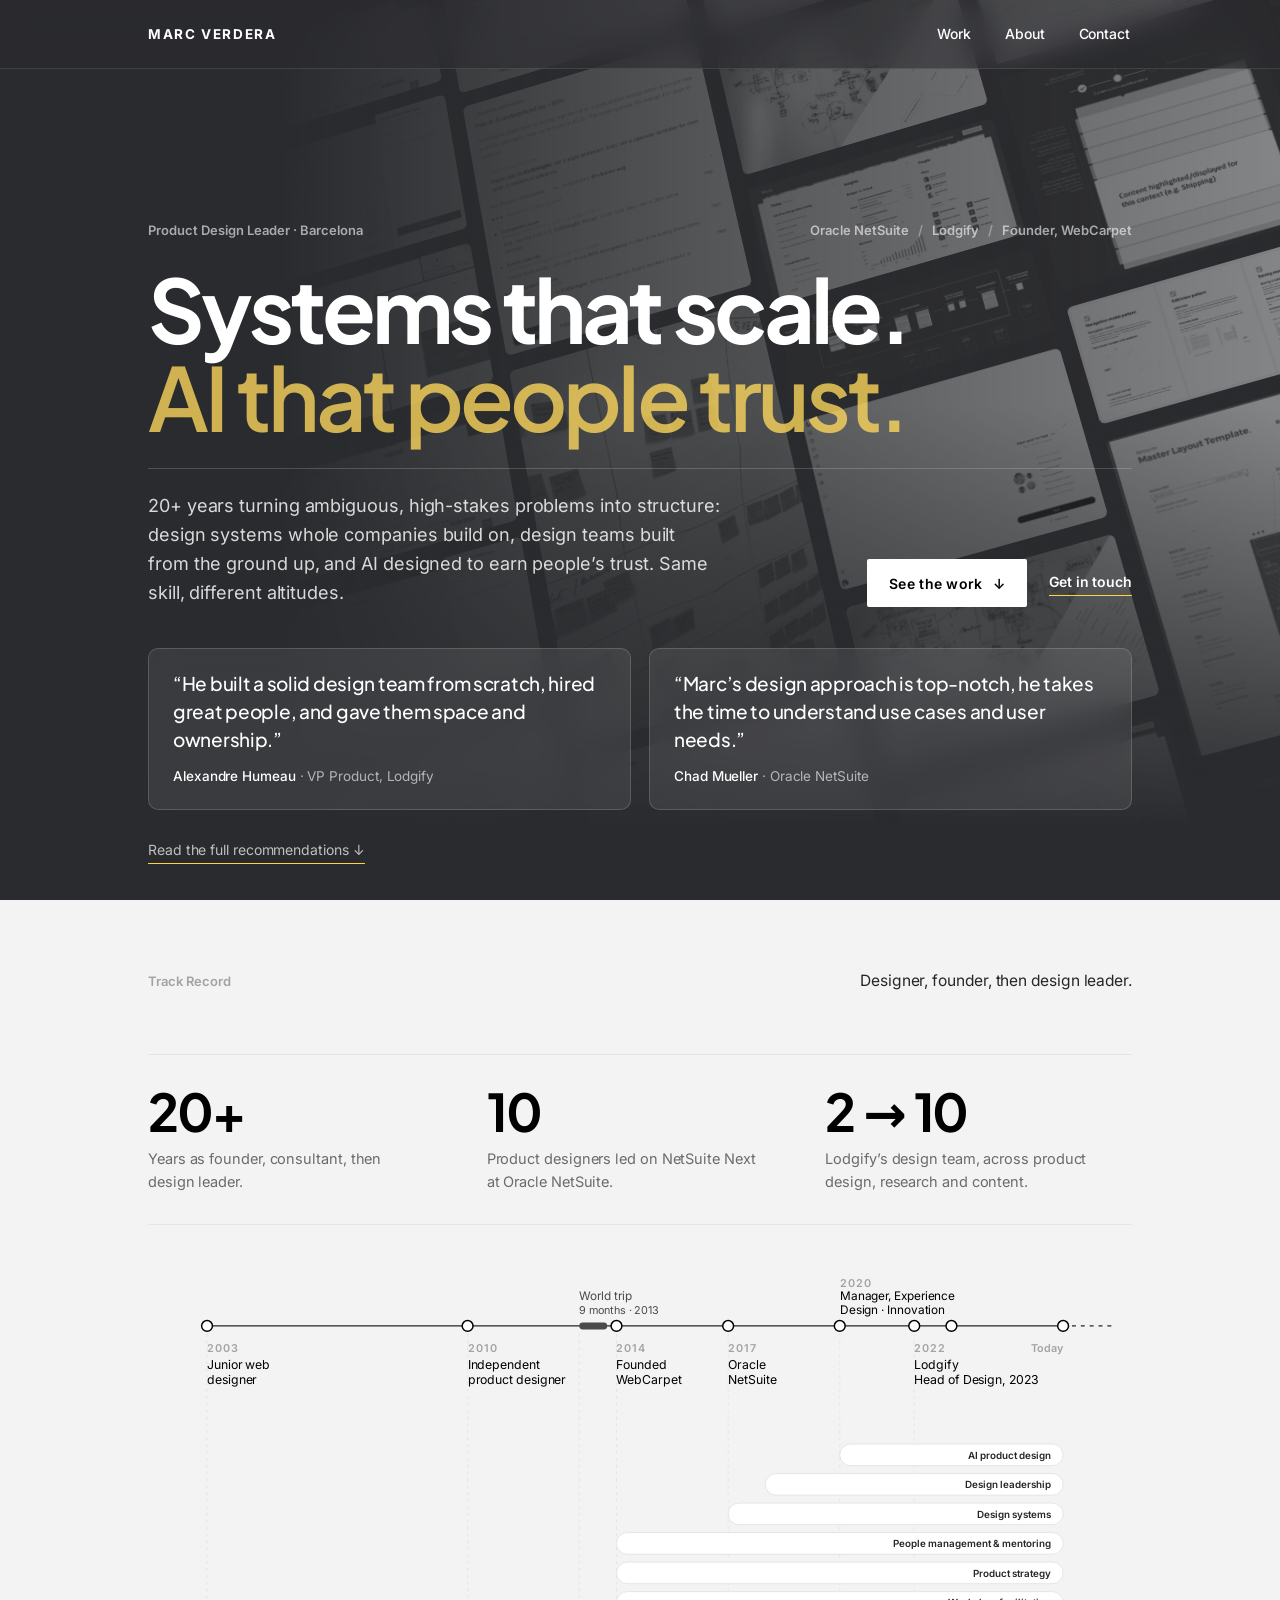
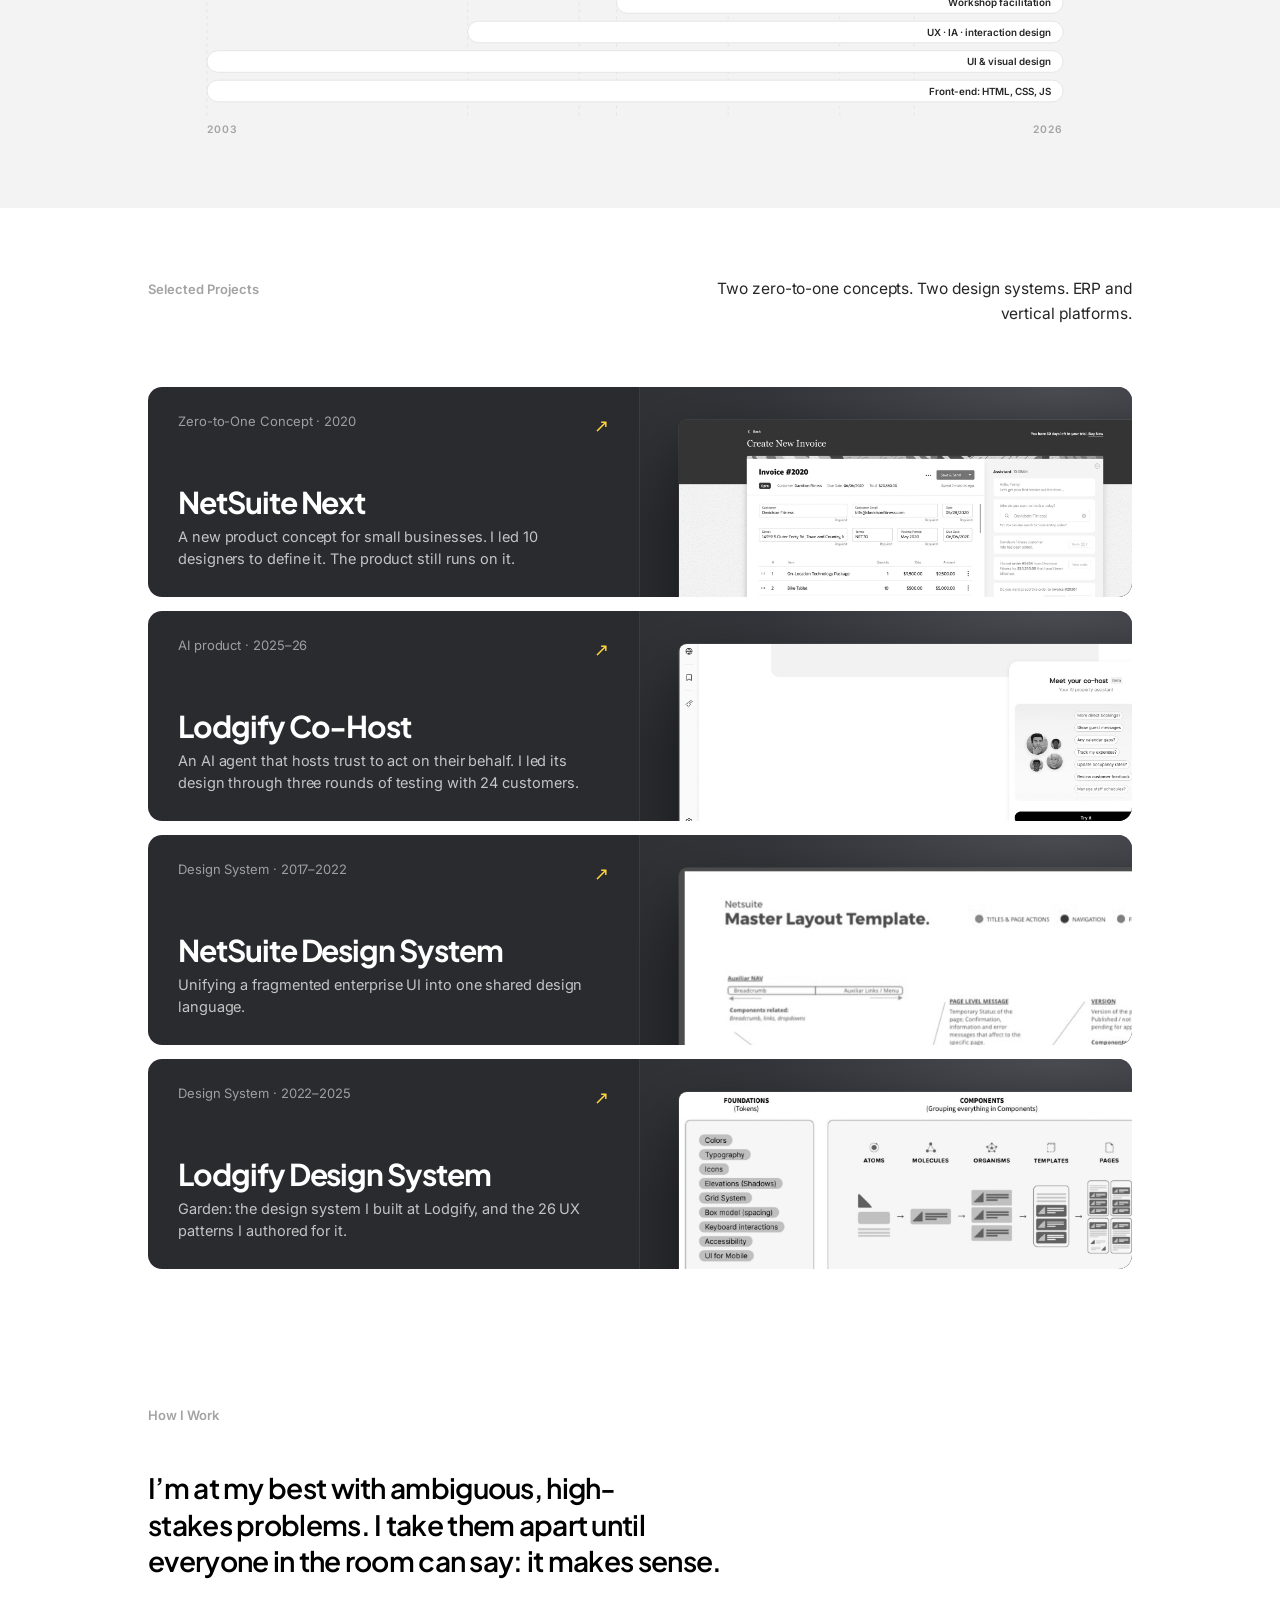
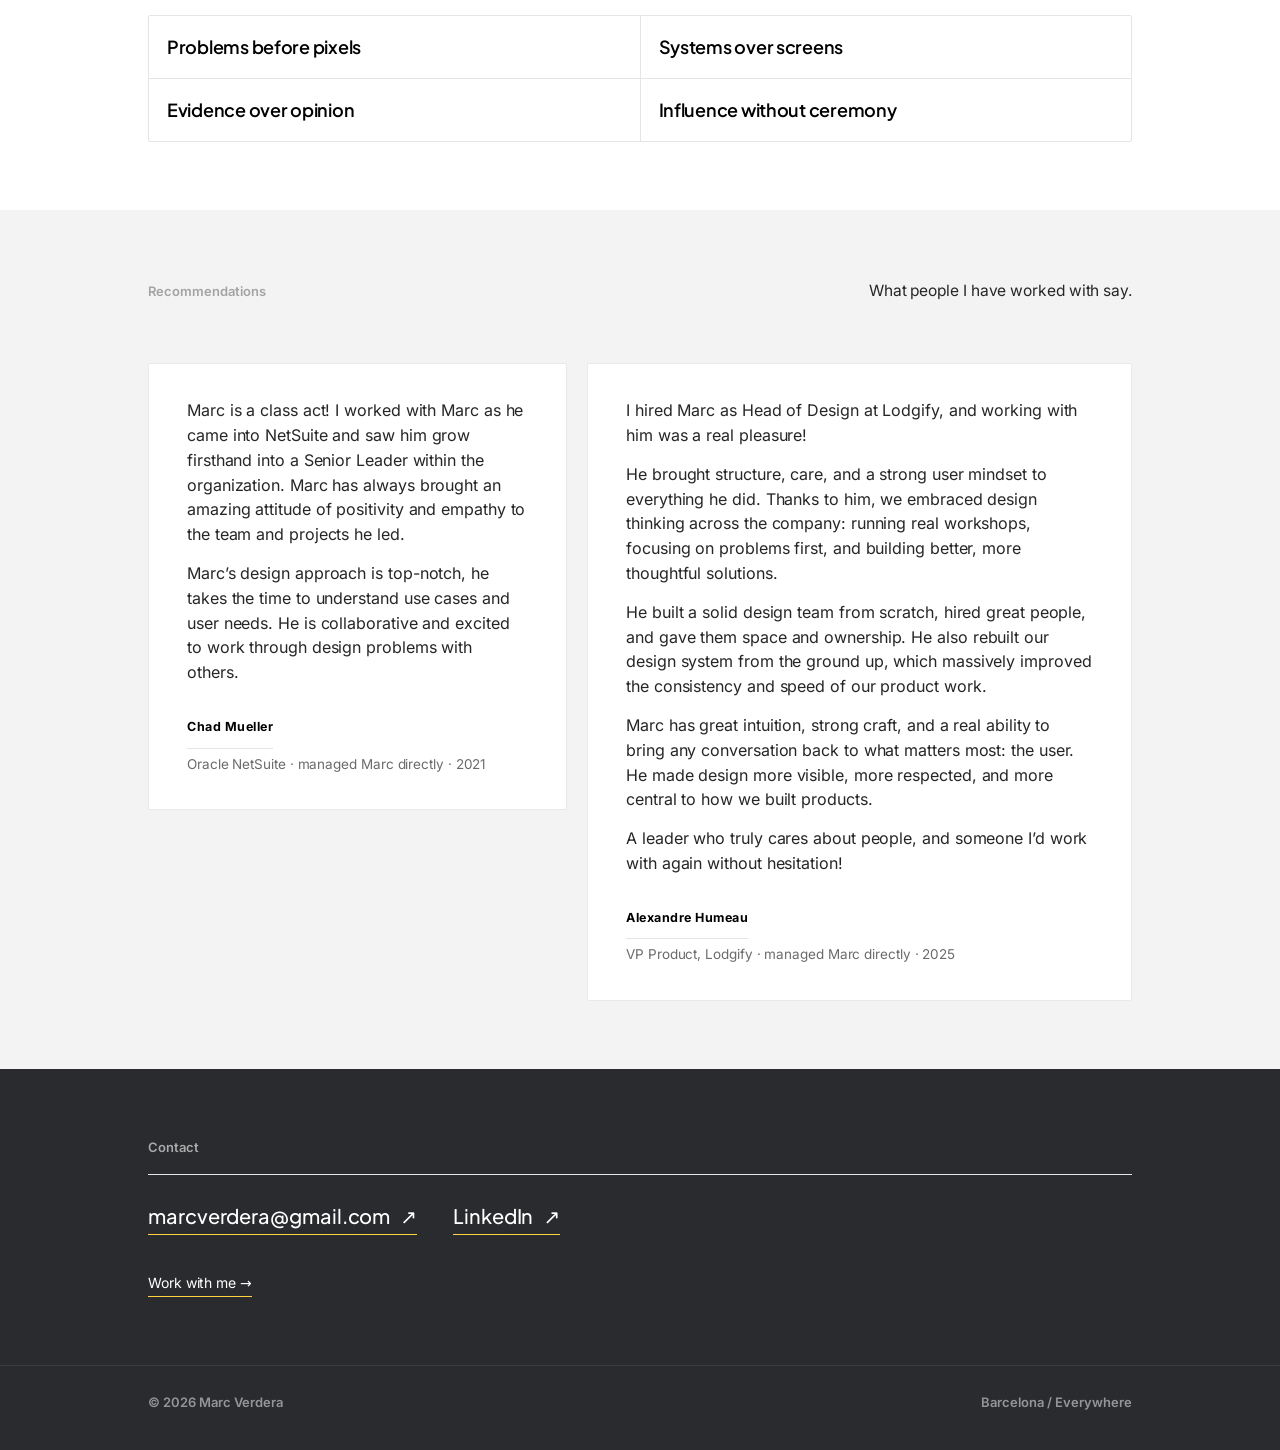
==== commit 08b4afd9: "Charcoal project cards with yellow arrows; remove rules in page heroes Co-Authored-By: Claude Opus 5" ====
--- a/index.html
+++ b/index.html
@@ -706,6 +706,17 @@
 :is(.hero-x, .hero:not(.hero-x), .cs-hero, #contact) :is(.btn-link, .pq-more a, .wwm a):hover{ color:var(--hi)!important; }
 #contact a{ border-color:var(--hi)!important; }
 #contact a:hover{ color:var(--hi); }
+
+/* ===== Project cards on charcoal, yellow arrow ===== */
+.pcard{ background:var(--charcoal); color:#fff; }
+.pcard:hover{ background:var(--charcoal-2); }
+.pcard-media{ background:radial-gradient(120% 90% at 85% 0%, #4a4c52 0%, #33353a 50%, var(--charcoal) 100%); }
+.pcard-media img{ box-shadow:0 22px 56px rgba(0,0,0,.45), 0 0 0 1px rgba(255,255,255,.08); }
+.pcard-body{ border-color:rgba(255,255,255,.08); }
+.pcard-title{ color:#fff; }
+.pcard-desc{ color:rgba(255,255,255,.72); }
+.pcard-meta{ color:rgba(255,255,255,.55); }
+.pcard-go{ color:var(--hi)!important; font-size:18px; }
 </style>
 </head>
 <body>
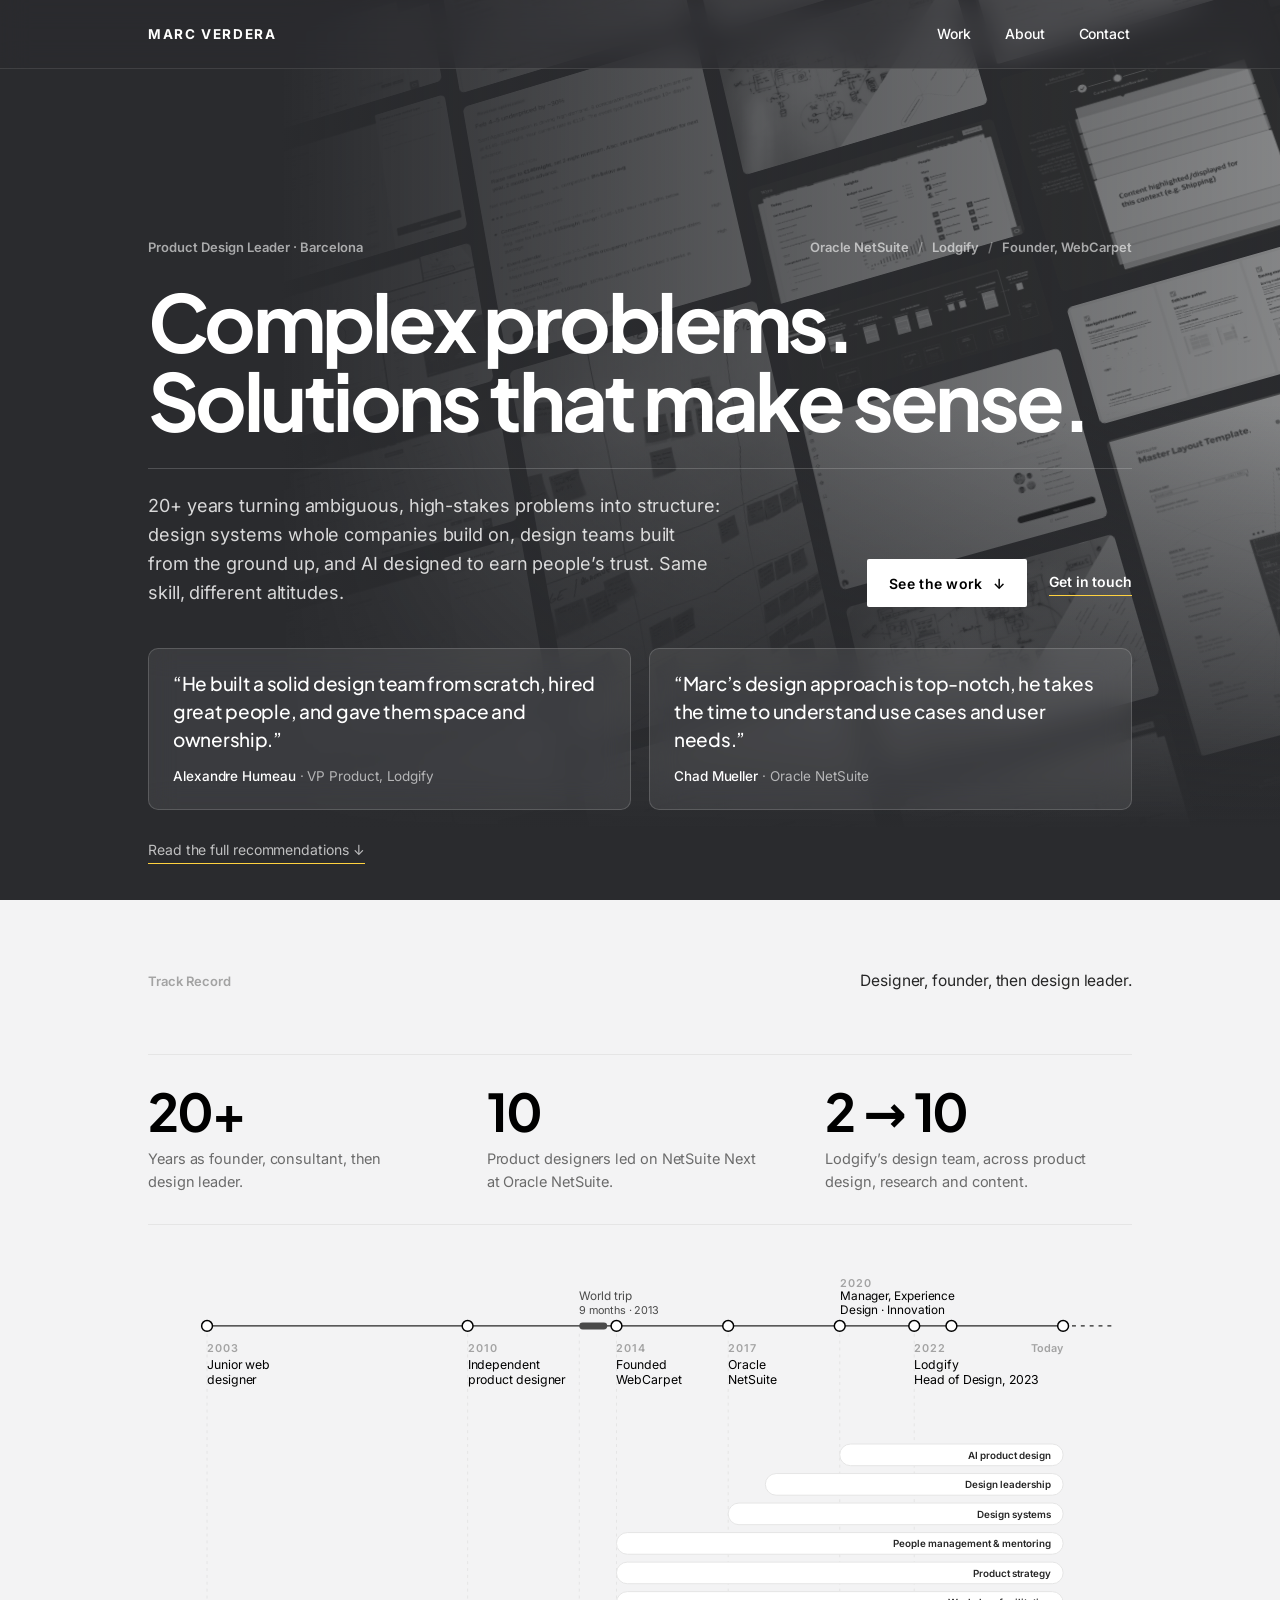
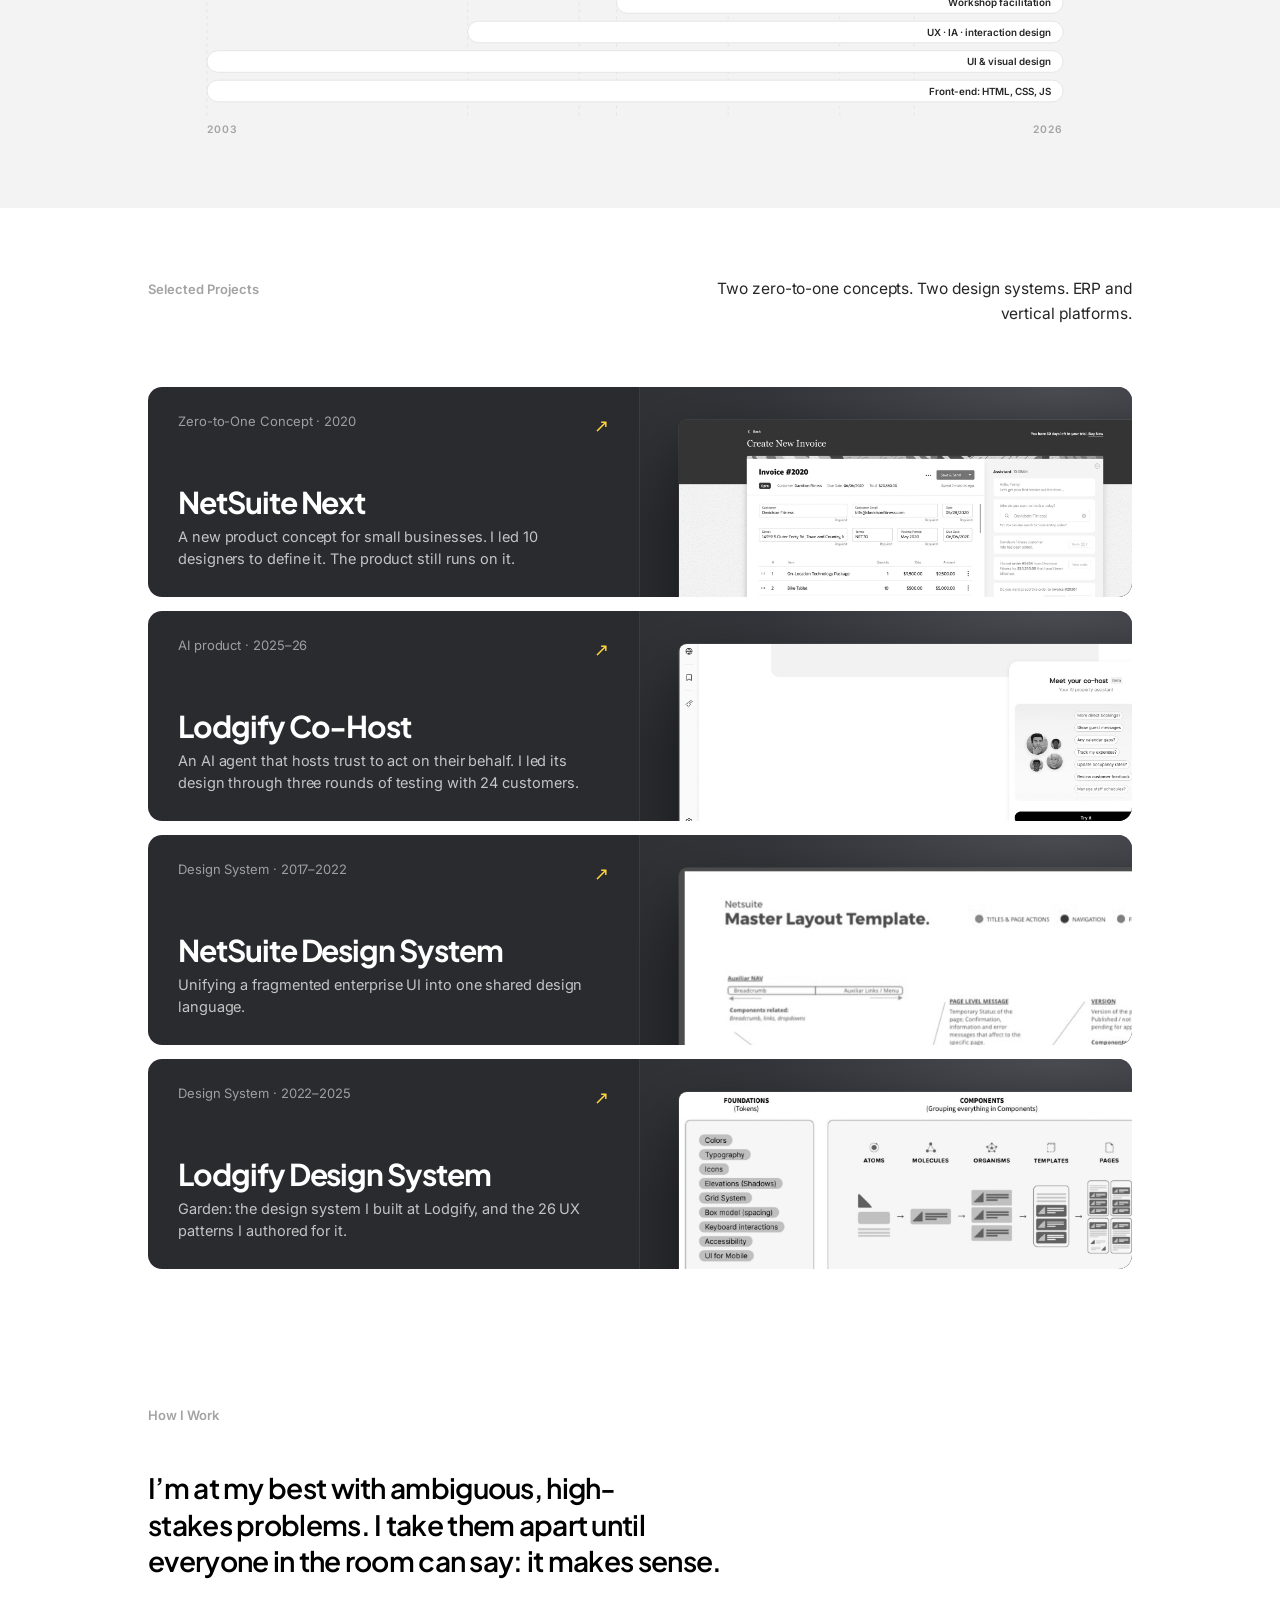
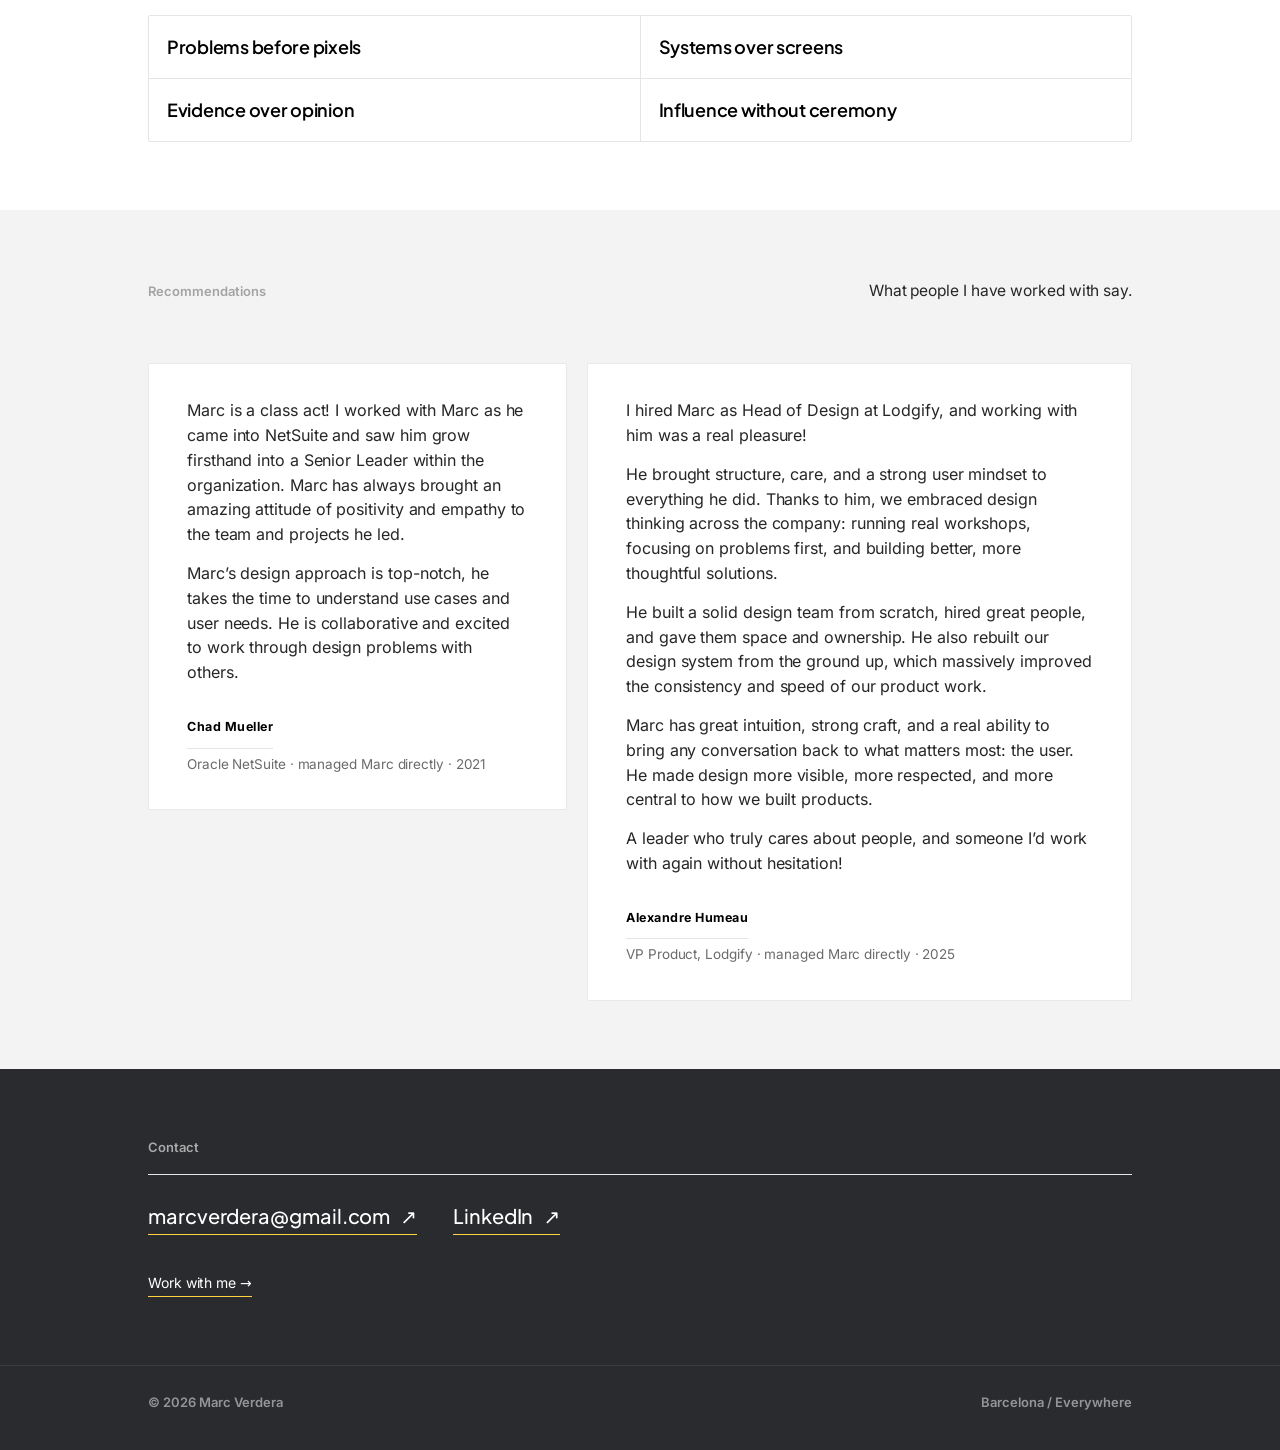
==== commit aaea7b05: "Light-only site (fix unreadable dark mode); new hero claim, all white Co-Authored-By: Claude Opus 5." ====
--- a/index.html
+++ b/index.html
@@ -3,6 +3,7 @@
 <head>
 <meta charset="utf-8">
 <meta name="viewport" content="width=device-width, initial-scale=1">
+<meta name="color-scheme" content="light only">
 <title>Marc Verdera — Product Design Leader</title>
 <meta name="description" content="Product design leader for complex B2B products. Design systems and AI products. Built Lodgify’s design team 2→10. ex-Oracle NetSuite.">
 <link rel="icon" href="favicon.svg" type="image/svg+xml">
@@ -49,36 +50,7 @@
   --dash: #d4d4d4;
   --max: 1040px;
   --measure: 760px;
-}
-@media (prefers-color-scheme: dark) {
-  :root:not([data-theme="light"]) {
-    --bg: #111111;
-    --surface: #1b1b1b;
-    --fg: #e5e5e5;
-    --heading: #fafafa;
-    --accent: #fafafa;
-    --muted: #a3a3a3;
-    --faint: #737373;
-    --line: #2e2e2e;
-    --warn: #c4c4c4;
-    --nav-bg: rgba(17,17,17,0.88);
-    --dash: #404040;
-    color-scheme: dark;
-  }
-}
-:root[data-theme="dark"] {
-  --bg: #111111;
-  --surface: #1b1b1b;
-  --fg: #e5e5e5;
-  --heading: #fafafa;
-  --accent: #fafafa;
-  --muted: #a3a3a3;
-  --faint: #737373;
-  --line: #2e2e2e;
-  --warn: #c4c4c4;
-  --nav-bg: rgba(17,17,17,0.88);
-  --dash: #404040;
-  color-scheme: dark;
+  color-scheme: light only;
 }
 
 * { box-sizing: border-box; }
@@ -557,7 +529,7 @@
 @keyframes drift{ from{ transform:translateY(0) } to{ transform:translateY(-50%) } }
 @media (prefers-reduced-motion: reduce){ .wcol{ animation:none; } }
 .hero-x .hx-title{ font-weight:400; letter-spacing:-0.02em; font-size:clamp(52px, 9.4vw, 118px); line-height:.98; color:#fff; }
-.hero-x .hx-title em{ font-style:normal; color:rgba(255,216,92,.78); font-weight:600; }
+.hero-x .hx-title em{ font-style:normal; color:#fff; font-weight:inherit; }
 .hero-x .hx-sub{ color:rgba(255,255,255,.82); }
 .hero-x .eyebrow, .hero-x .hx-proof{ color:rgba(255,255,255,.6); }
 .hero-x .hx-proof span{ color:rgba(255,255,255,.35); }
@@ -652,7 +624,7 @@
 .wall{ opacity:.5; }
 .wcol img{ filter:grayscale(1) brightness(1.05); }
 .hx-top{ margin-bottom:clamp(12px, 2.6vh, 28px); }
-.hero-x .hx-title{ font-weight:700; letter-spacing:-0.045em; font-size:clamp(38px, min(7vw, 10vh), 88px); line-height:1.0; margin-bottom:clamp(14px, 3vh, 30px); }
+.hero-x .hx-title{ font-weight:700; letter-spacing:-0.045em; font-size:clamp(36px, min(6.2vw, 10vh), 80px); line-height:1.0; margin-bottom:clamp(14px, 3vh, 30px); }
 .hero-x .hx-row{ padding-top:clamp(14px, 2.6vh, 24px); padding-bottom:clamp(18px, 3.6vh, 40px); }
 .hero-x .hx-sub{ font-size:clamp(15px, 2vh, 18px); }
 .hx-recs .pq{ background:rgba(255,255,255,.08); border-color:rgba(255,255,255,.16); padding:clamp(16px, 2.4vh, 24px) 24px; }
@@ -740,7 +712,7 @@
       <div class="eyebrow" style="margin:0;">Product Design Leader &middot; Barcelona</div>
       <div class="hx-proof">Oracle NetSuite <span>/</span> Lodgify <span>/</span> Founder, WebCarpet</div>
     </div>
-    <h1 class="hx-title">Systems that scale.<br><em>AI that people trust.</em></h1>
+    <h1 class="hx-title">Complex problems.<br><em>Solutions that make sense.</em></h1>
     <div class="hx-row">
       <p class="hx-sub">20+ years turning ambiguous, high-stakes problems into structure: design systems whole companies build on, design teams built from the ground up, and AI designed to earn people’s trust. Same skill, different altitudes.</p>
       <div class="hx-cta">
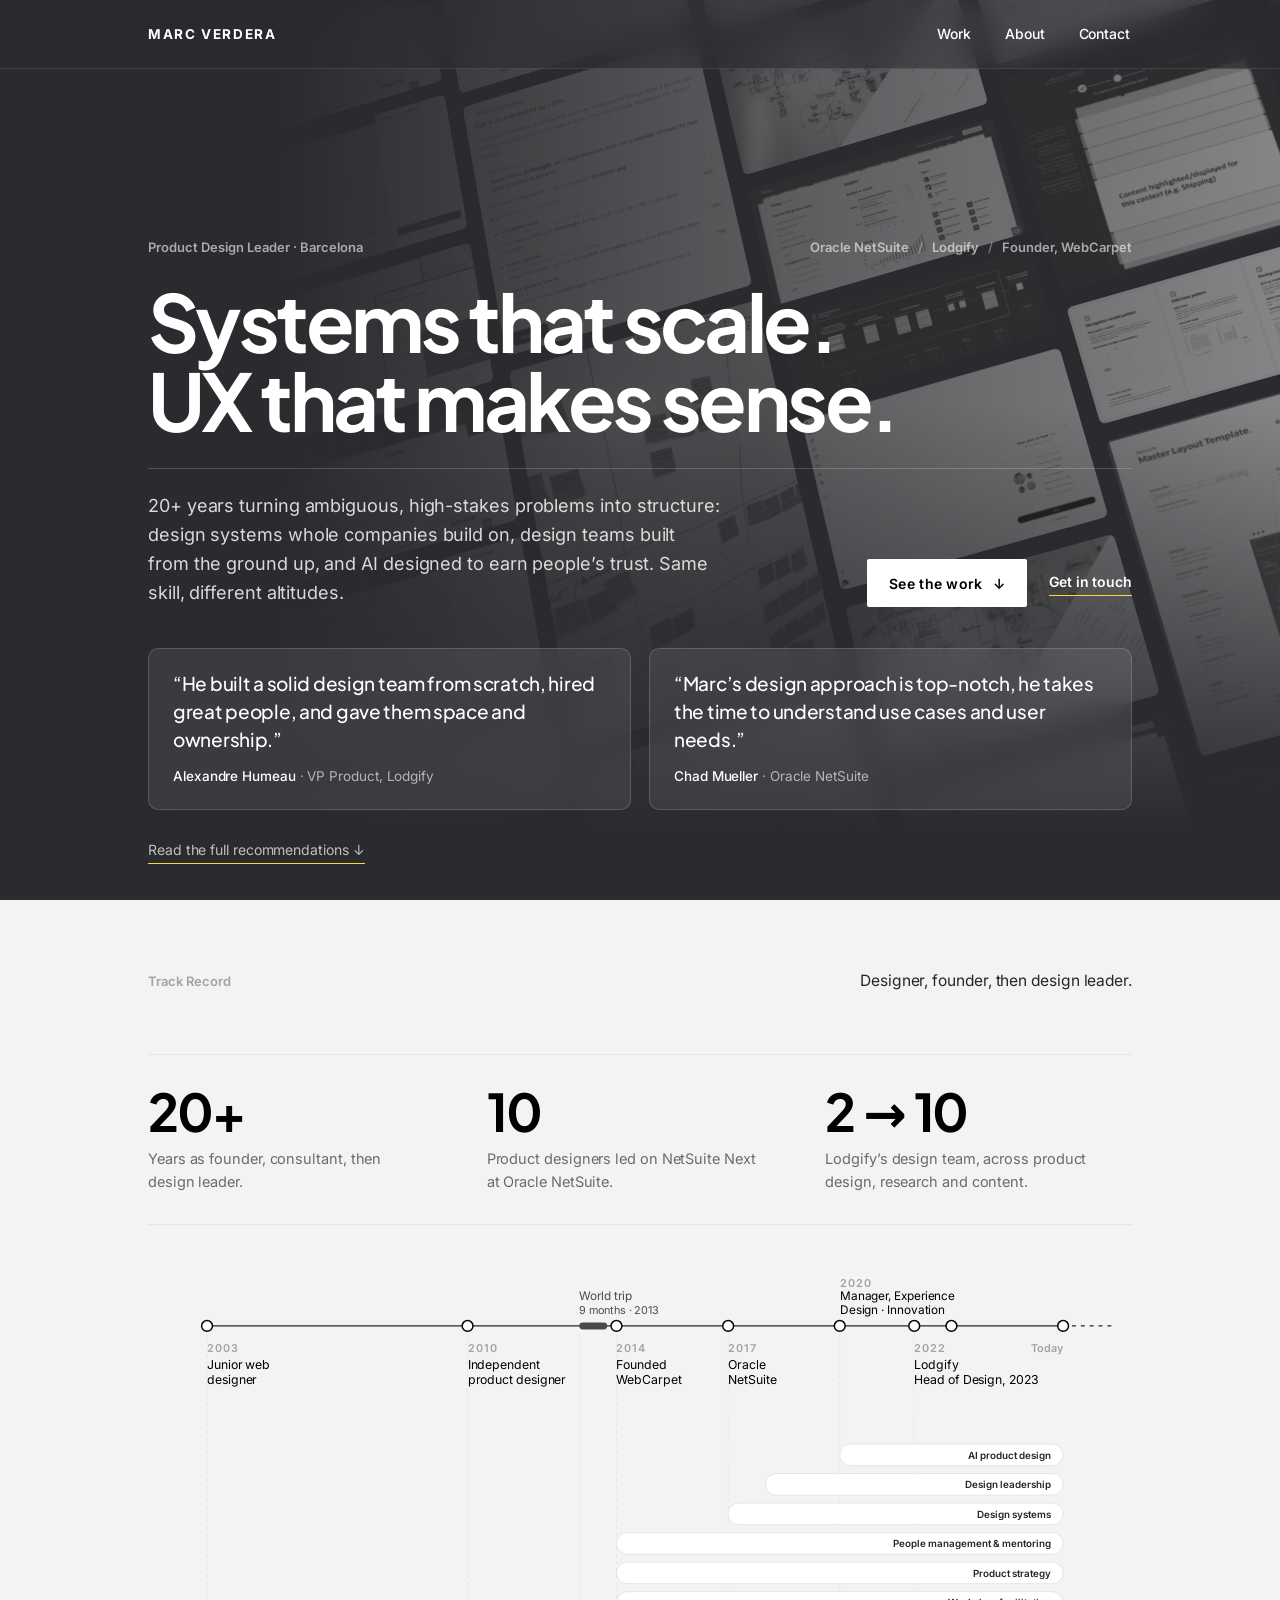
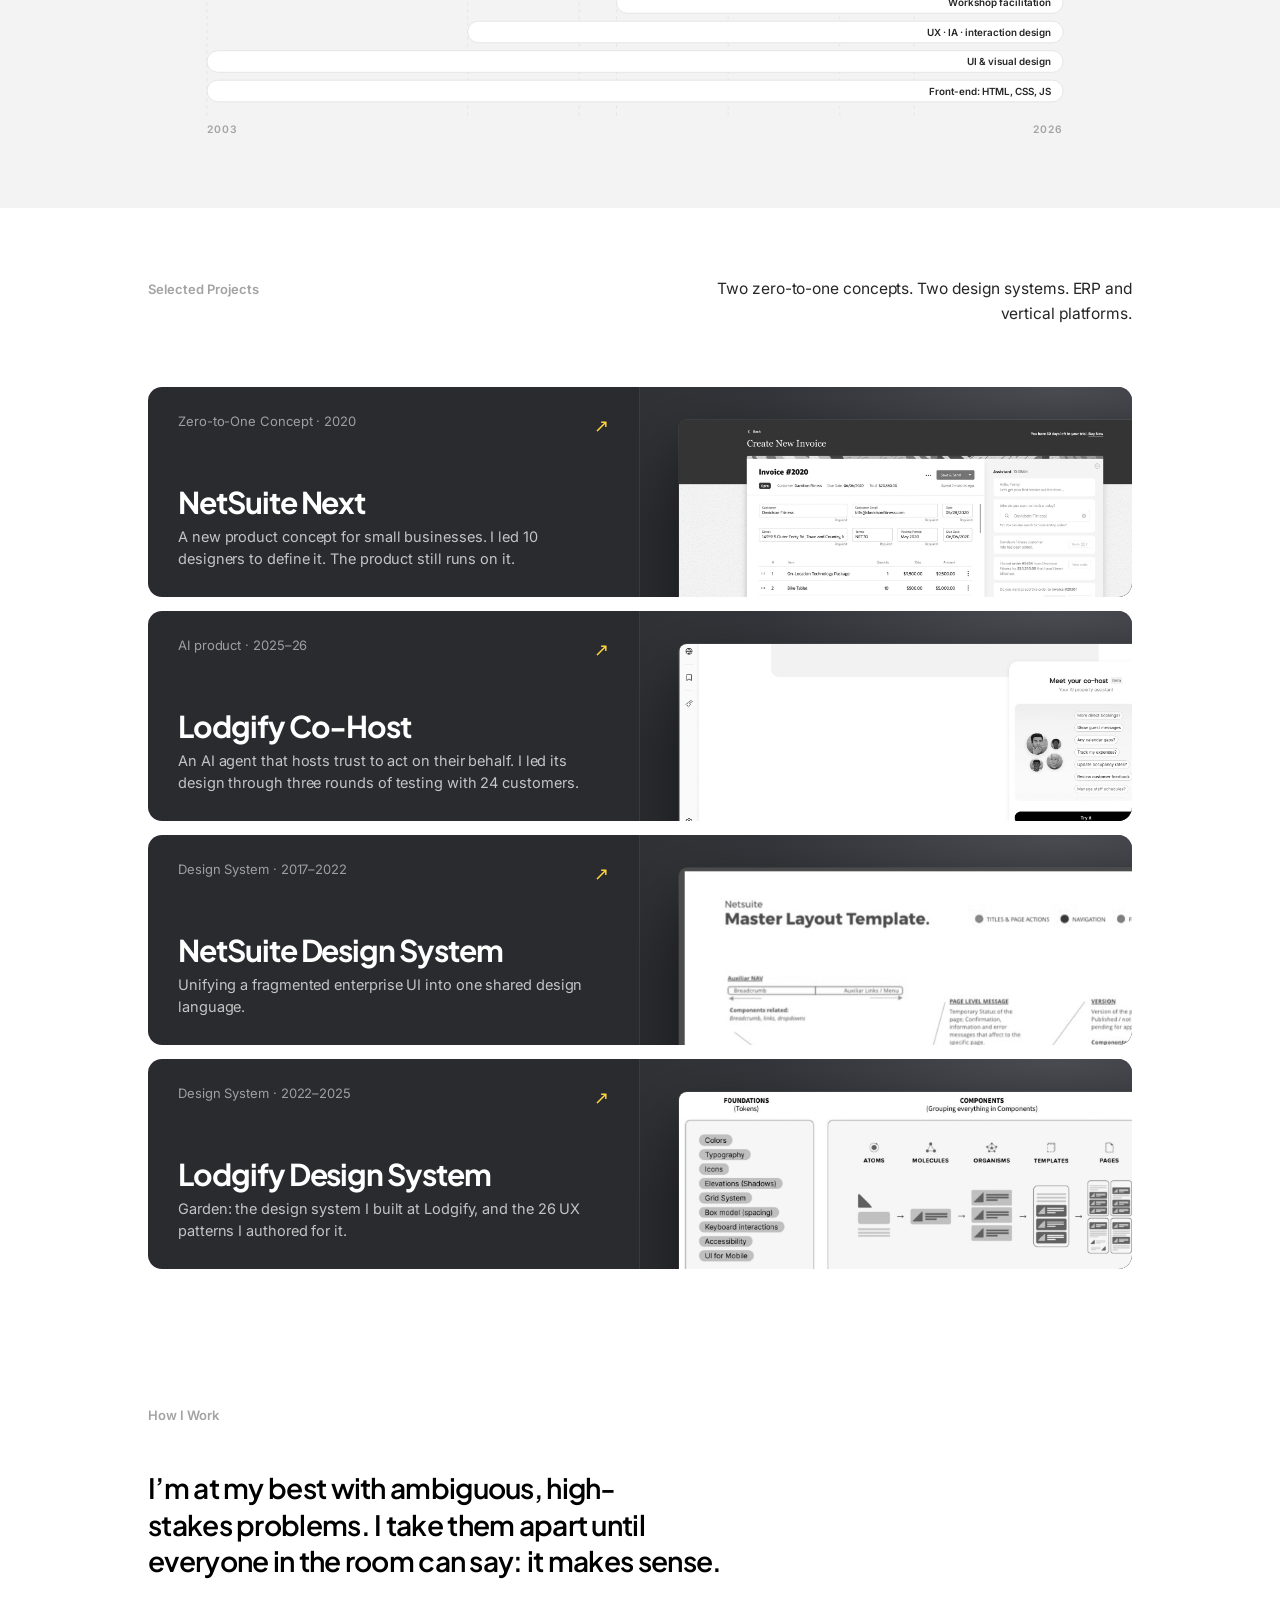
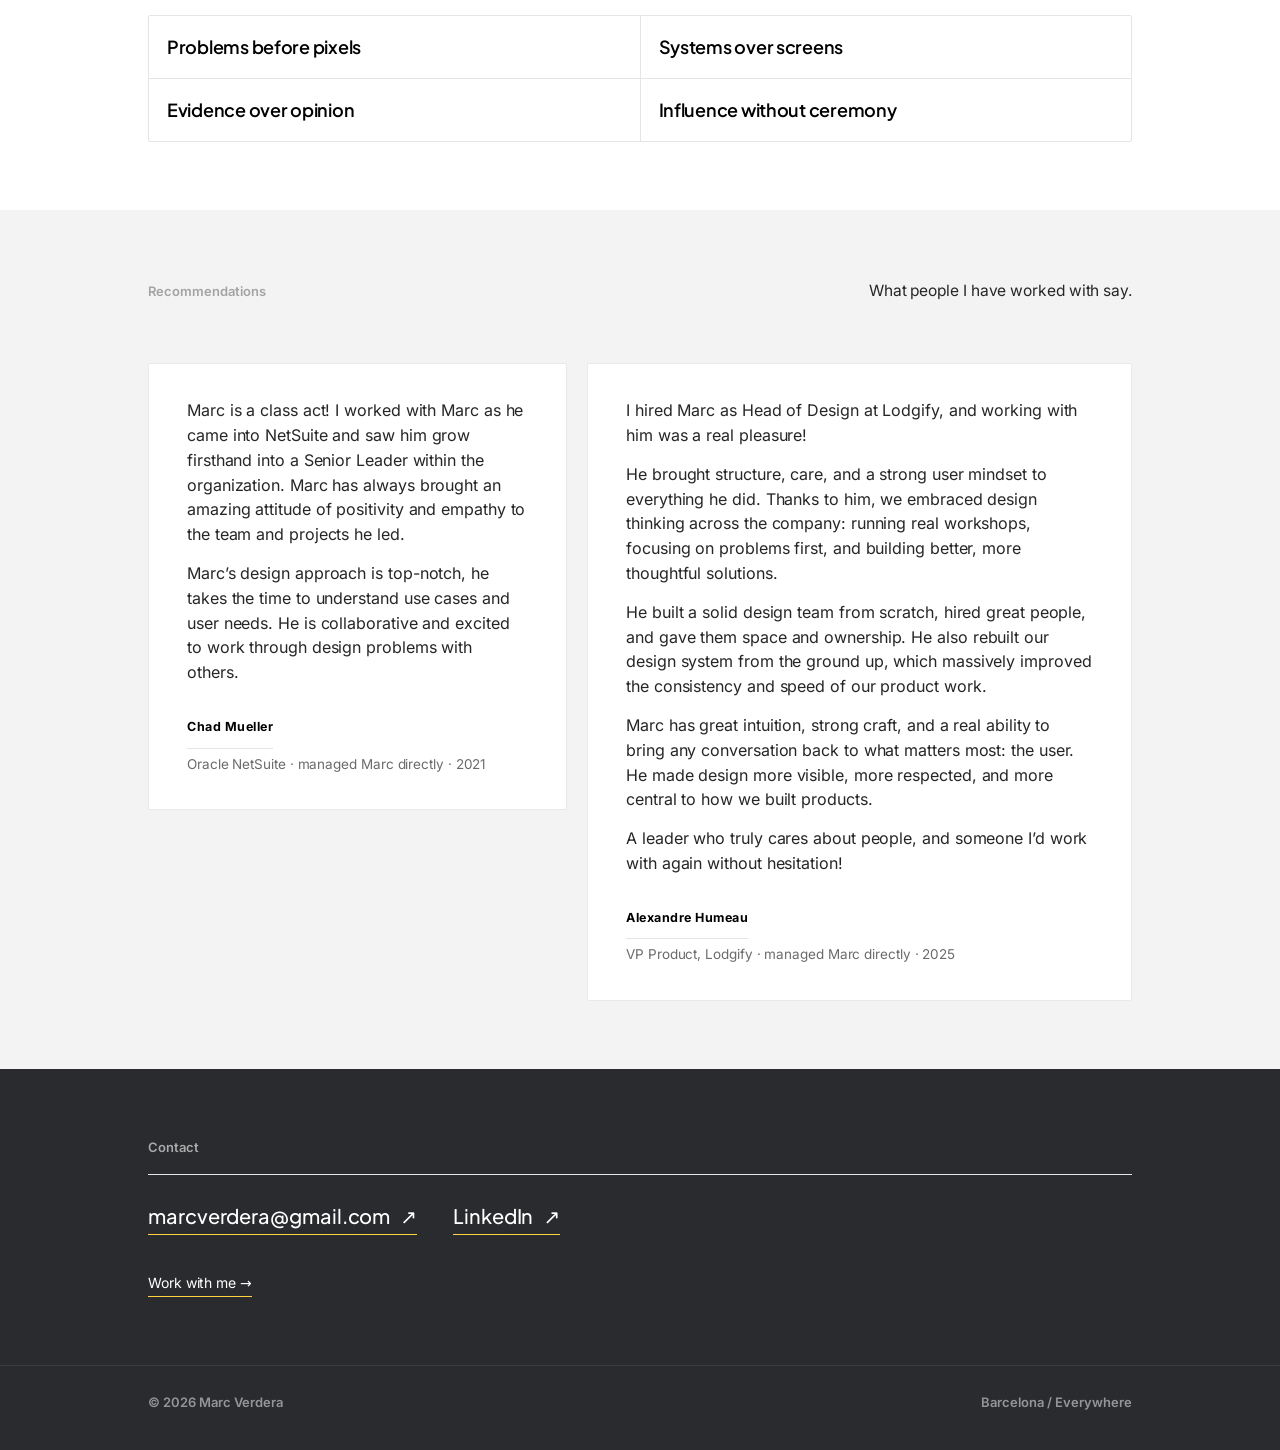
==== commit 7a3f4b70: "Hero claim: Systems that scale. / UX that makes sense. Co-Authored-By: Claude Opus 5.5 <noreply@anth" ====
--- a/index.html
+++ b/index.html
@@ -712,7 +712,7 @@
       <div class="eyebrow" style="margin:0;">Product Design Leader &middot; Barcelona</div>
       <div class="hx-proof">Oracle NetSuite <span>/</span> Lodgify <span>/</span> Founder, WebCarpet</div>
     </div>
-    <h1 class="hx-title">Complex problems.<br><em>Solutions that make sense.</em></h1>
+    <h1 class="hx-title">Systems that scale.<br><em>UX that makes sense.</em></h1>
     <div class="hx-row">
       <p class="hx-sub">20+ years turning ambiguous, high-stakes problems into structure: design systems whole companies build on, design teams built from the ground up, and AI designed to earn people’s trust. Same skill, different altitudes.</p>
       <div class="hx-cta">
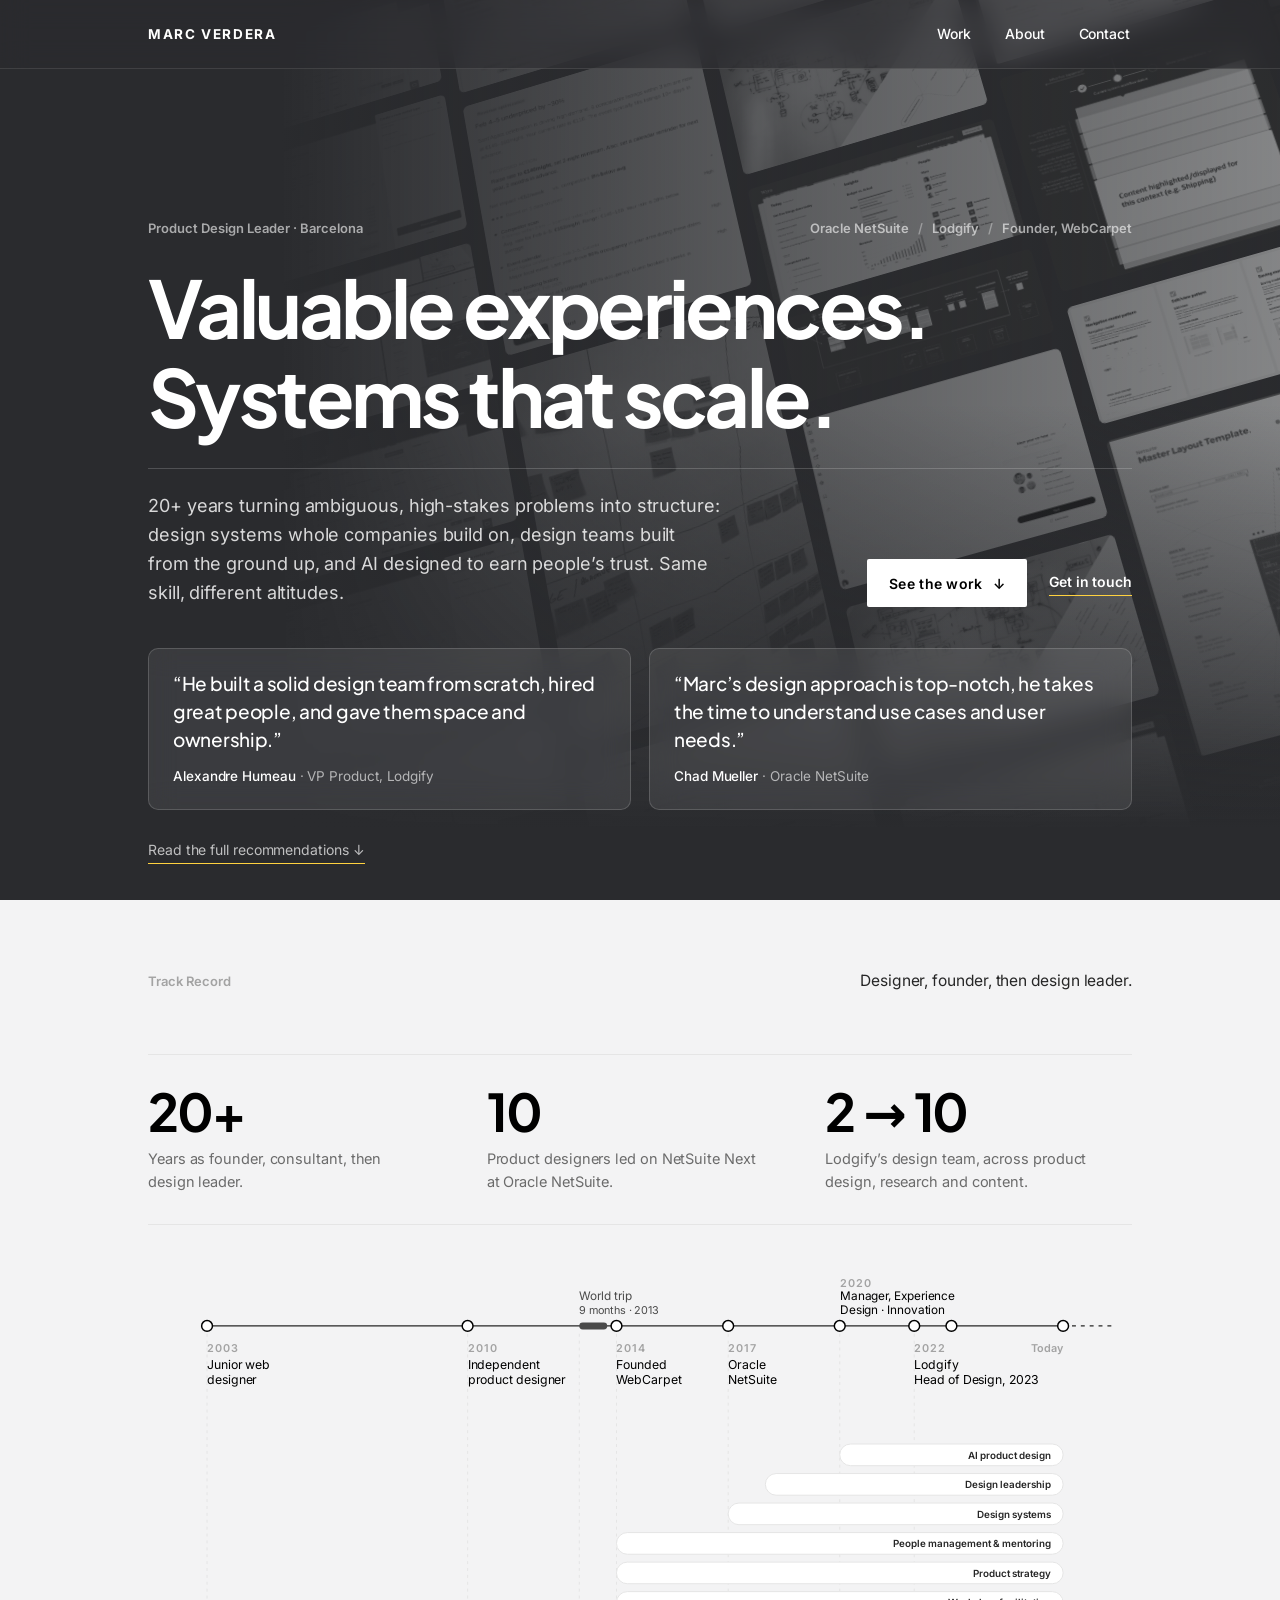
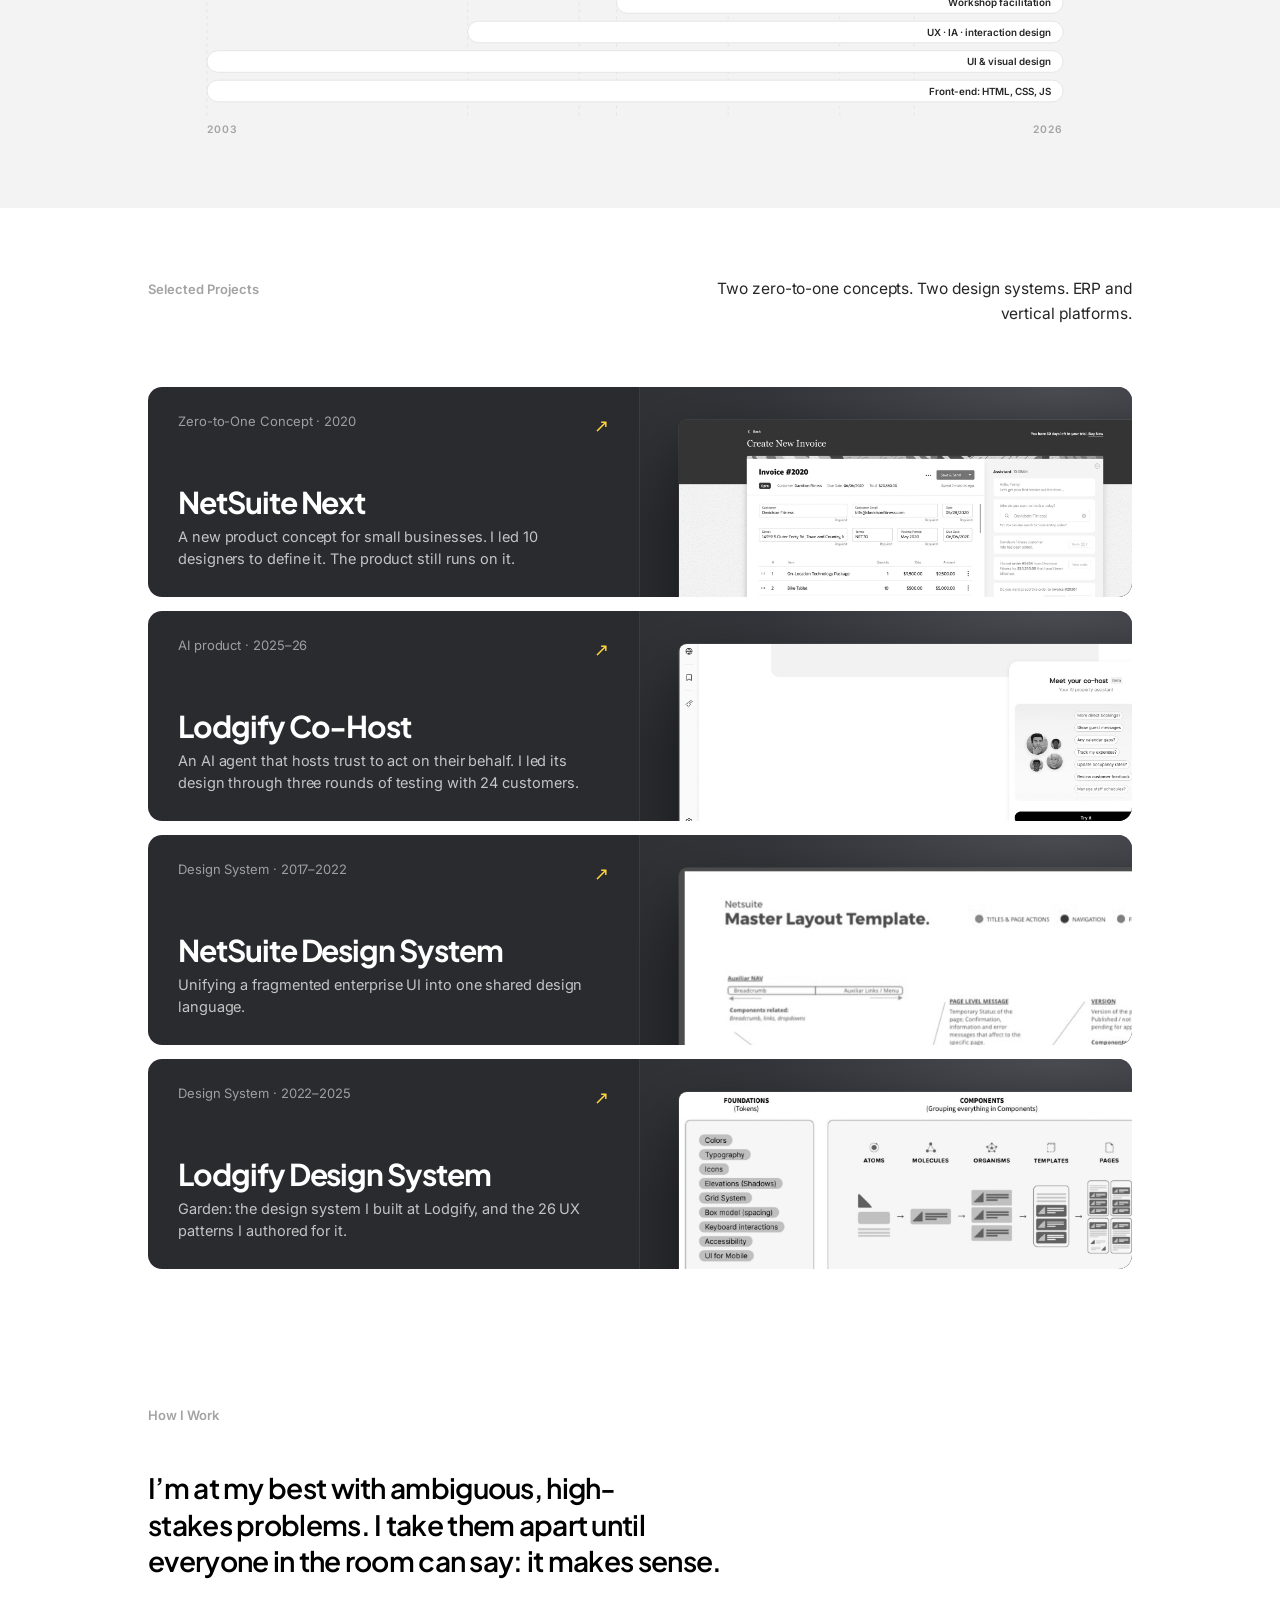
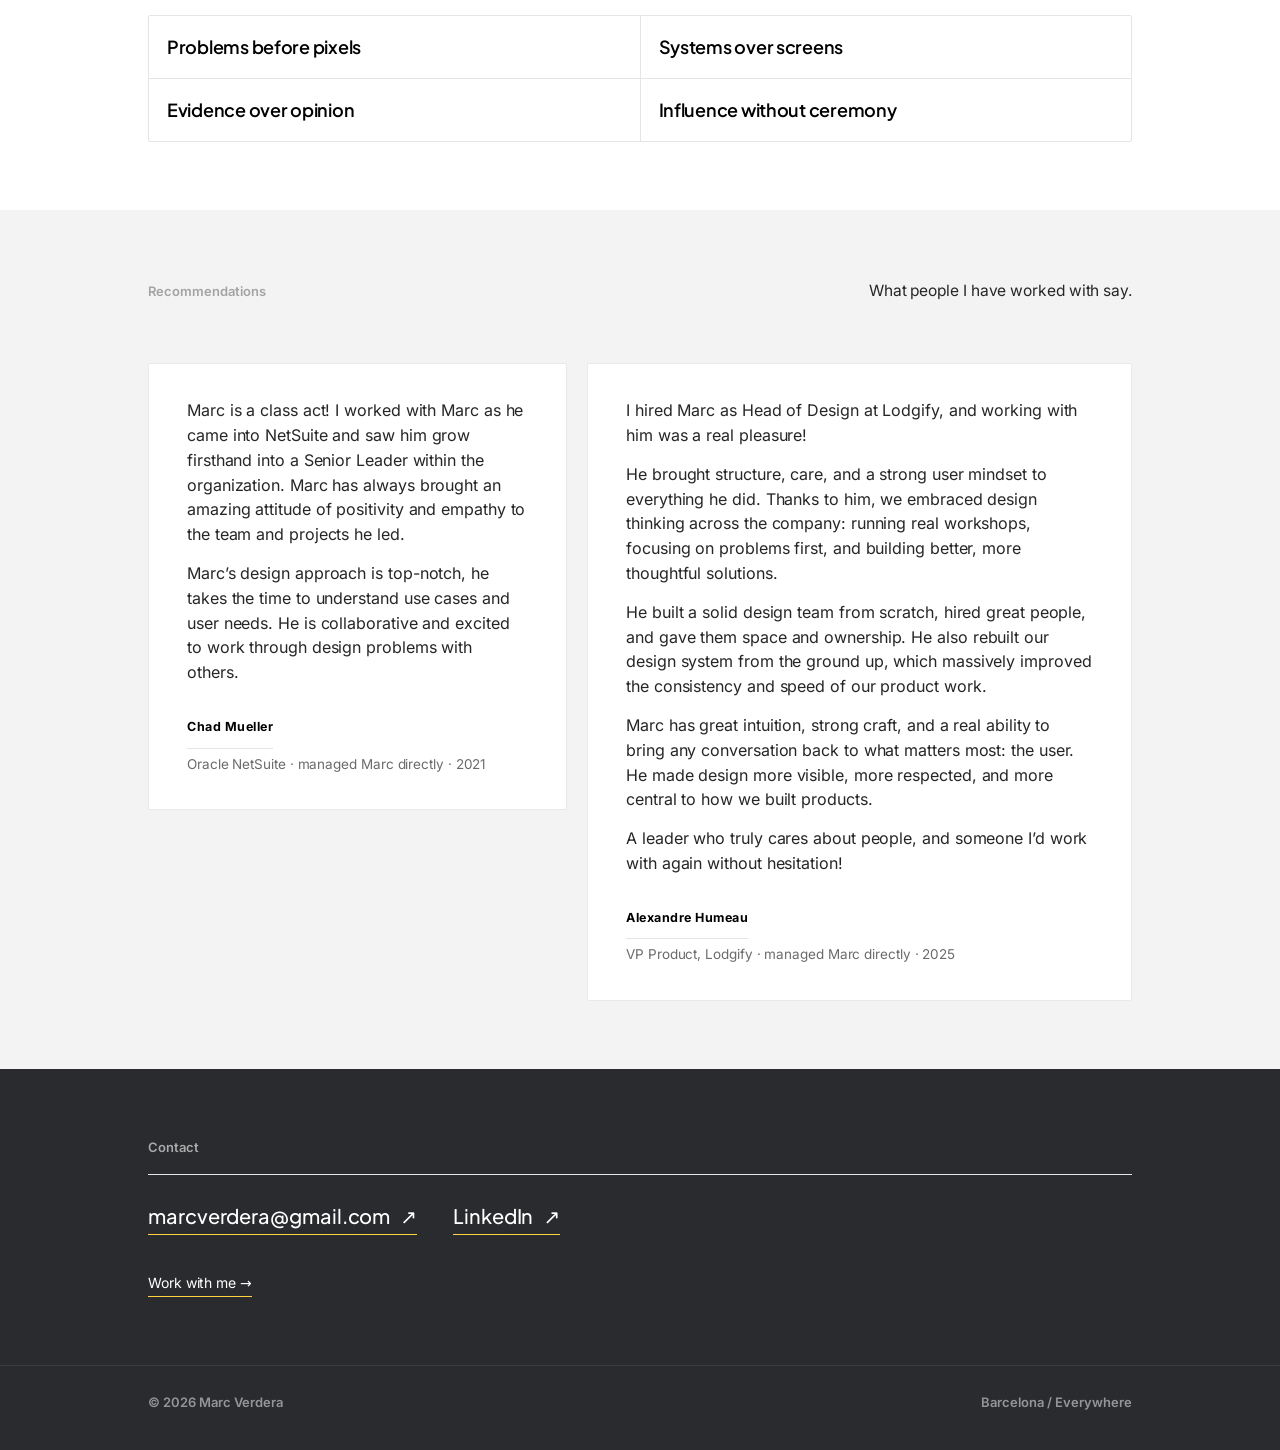
==== commit 950fd6e9: "Hero claim: Valuable experiences. / Systems that scale. More line height. Co-Authored-By: Claude Opu" ====
--- a/index.html
+++ b/index.html
@@ -624,7 +624,7 @@
 .wall{ opacity:.5; }
 .wcol img{ filter:grayscale(1) brightness(1.05); }
 .hx-top{ margin-bottom:clamp(12px, 2.6vh, 28px); }
-.hero-x .hx-title{ font-weight:700; letter-spacing:-0.045em; font-size:clamp(36px, min(6.2vw, 10vh), 80px); line-height:1.0; margin-bottom:clamp(14px, 3vh, 30px); }
+.hero-x .hx-title{ font-weight:700; letter-spacing:-0.045em; font-size:clamp(32px, min(6.2vw, 10vh), 80px); line-height:1.12; margin-bottom:clamp(14px, 3vh, 30px); }
 .hero-x .hx-row{ padding-top:clamp(14px, 2.6vh, 24px); padding-bottom:clamp(18px, 3.6vh, 40px); }
 .hero-x .hx-sub{ font-size:clamp(15px, 2vh, 18px); }
 .hx-recs .pq{ background:rgba(255,255,255,.08); border-color:rgba(255,255,255,.16); padding:clamp(16px, 2.4vh, 24px) 24px; }
@@ -712,7 +712,7 @@
       <div class="eyebrow" style="margin:0;">Product Design Leader &middot; Barcelona</div>
       <div class="hx-proof">Oracle NetSuite <span>/</span> Lodgify <span>/</span> Founder, WebCarpet</div>
     </div>
-    <h1 class="hx-title">Systems that scale.<br><em>UX that makes sense.</em></h1>
+    <h1 class="hx-title">Valuable experiences.<br><em>Systems that scale.</em></h1>
     <div class="hx-row">
       <p class="hx-sub">20+ years turning ambiguous, high-stakes problems into structure: design systems whole companies build on, design teams built from the ground up, and AI designed to earn people’s trust. Same skill, different altitudes.</p>
       <div class="hx-cta">
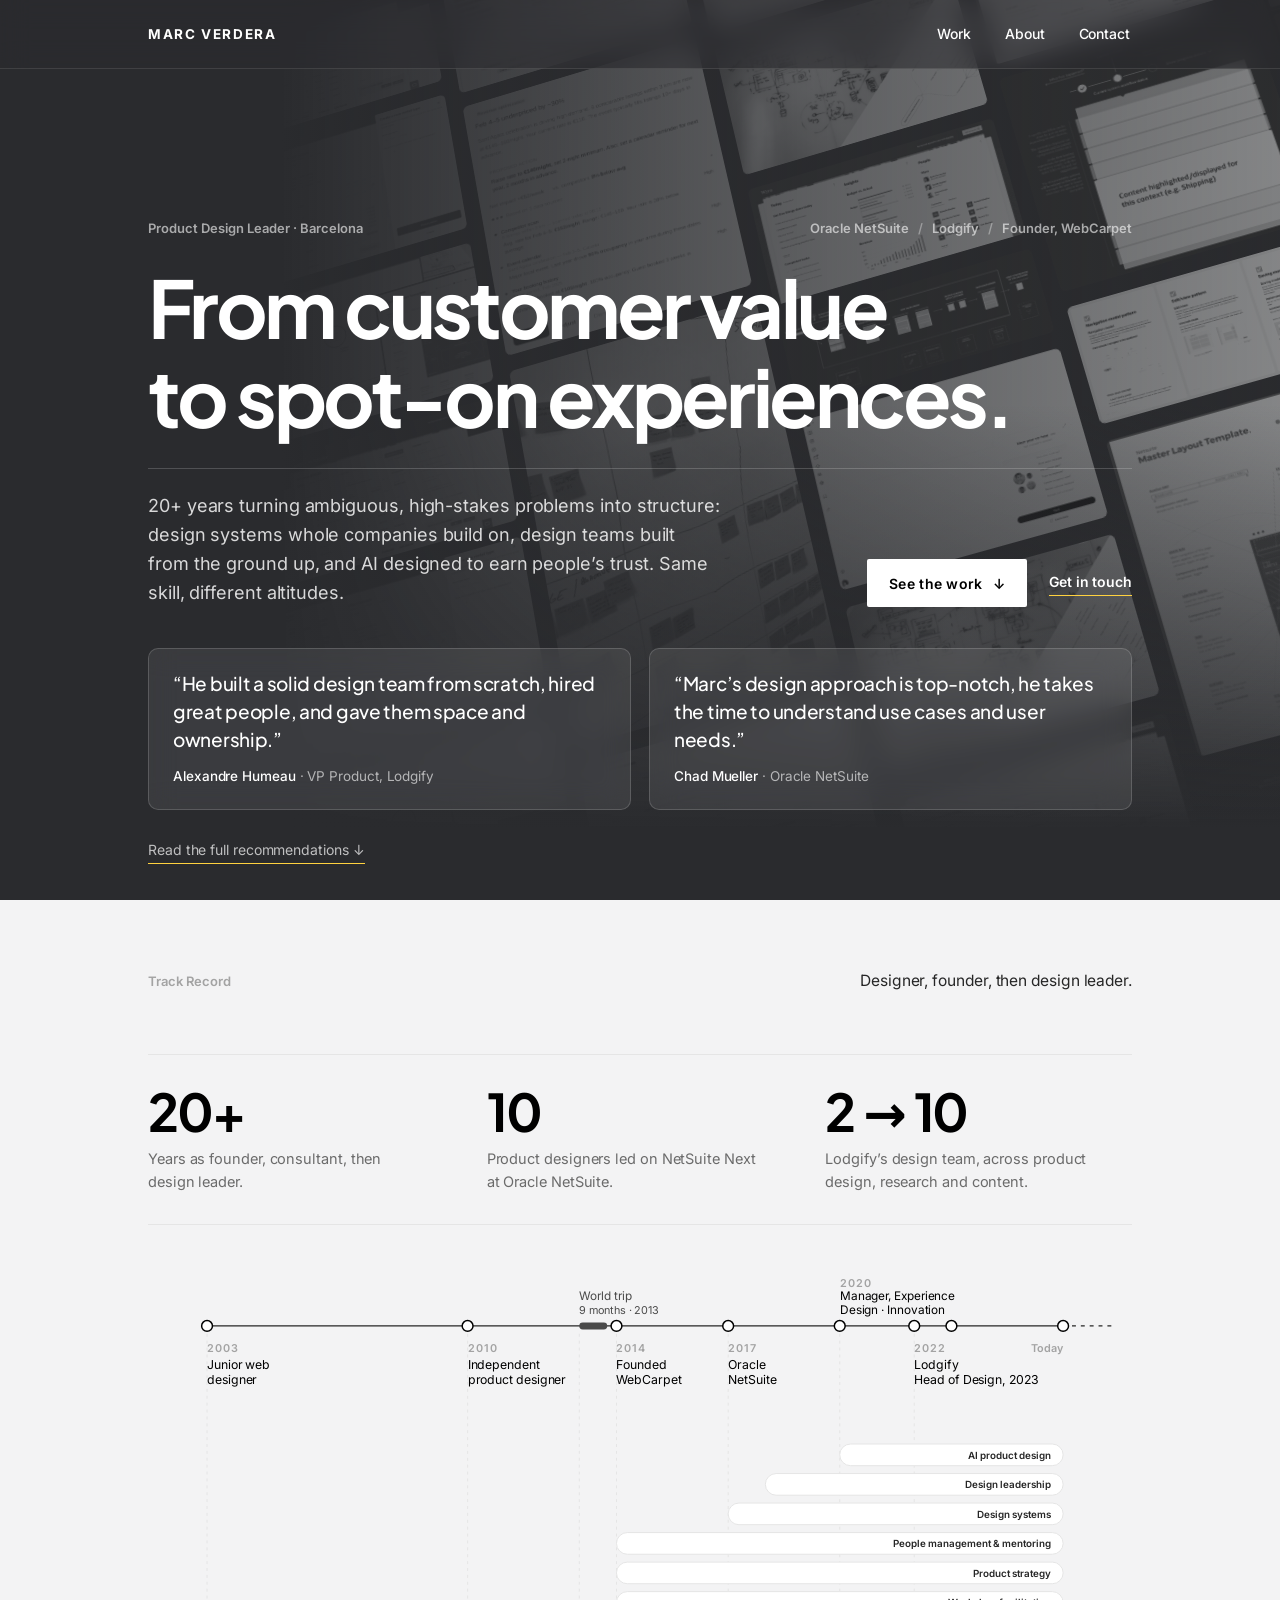
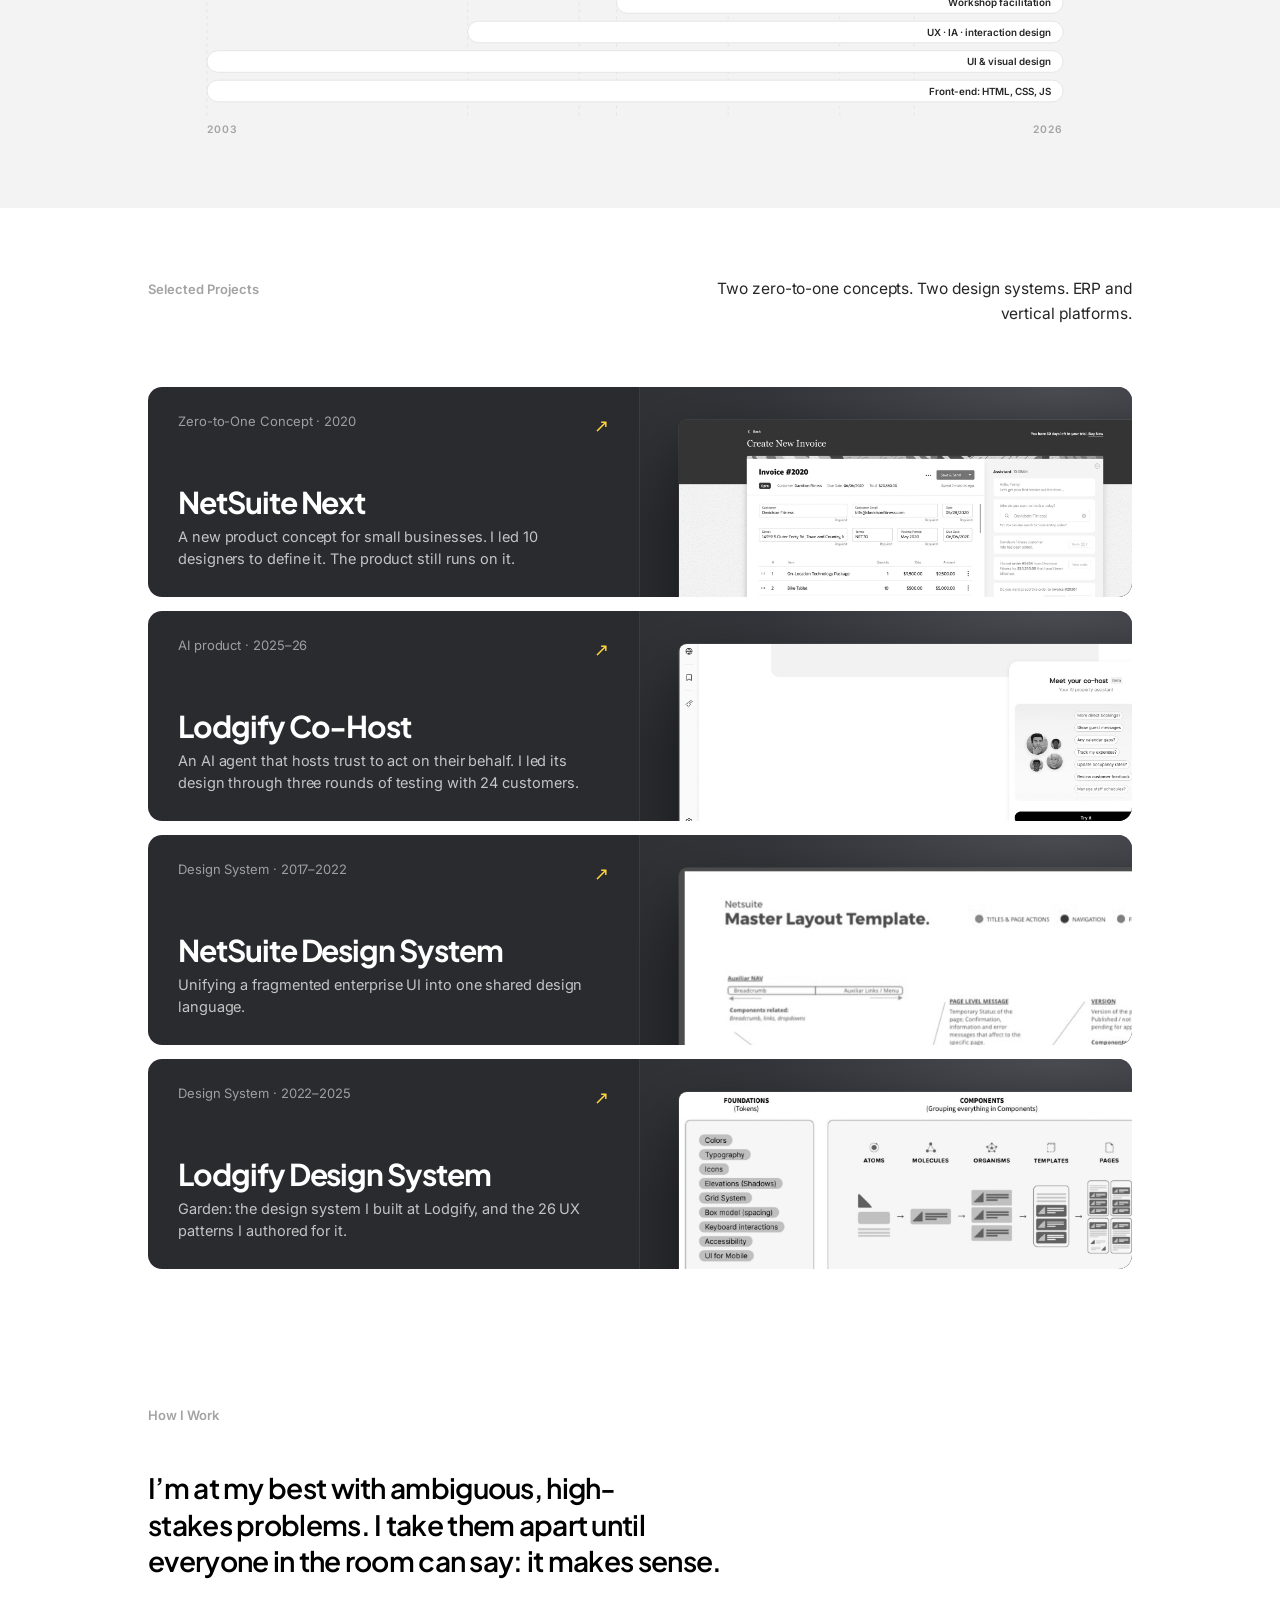
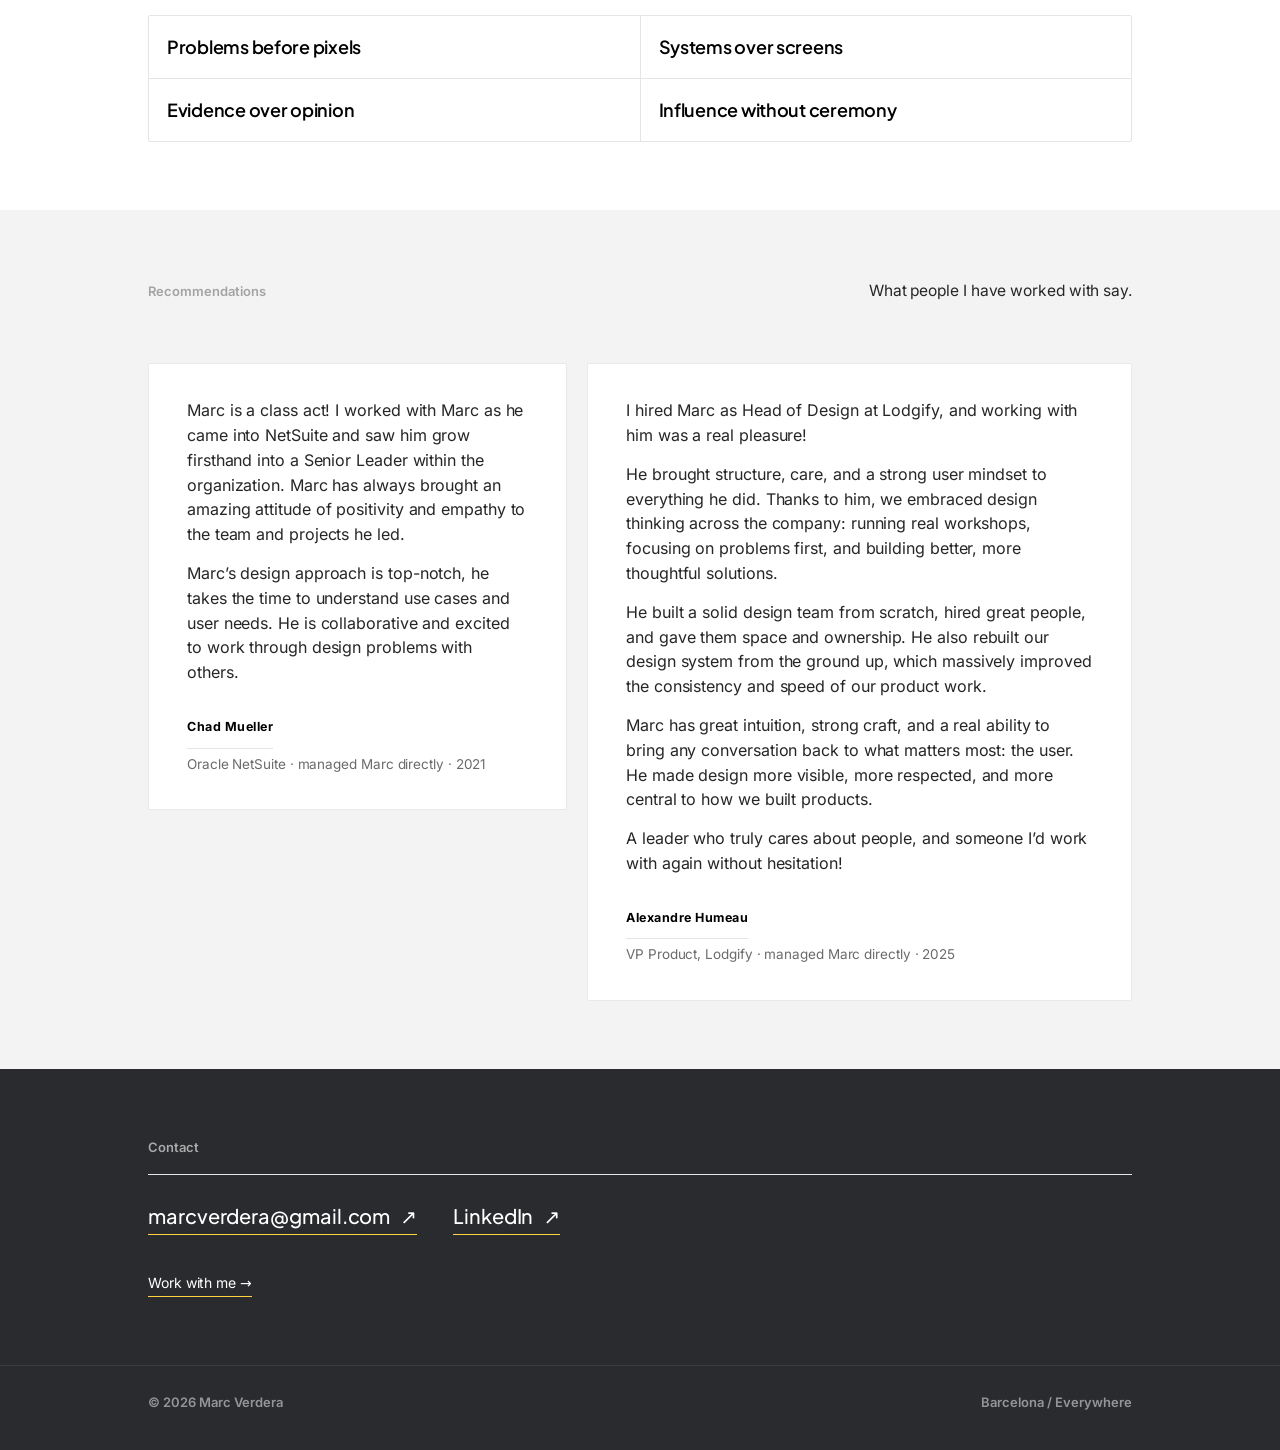
==== commit ea3cab22: "Hero claim: From customer value / to spot-on experiences. Co-Authored-By: Claude Opus 5.5 <noreply@a" ====
--- a/index.html
+++ b/index.html
@@ -712,7 +712,7 @@
       <div class="eyebrow" style="margin:0;">Product Design Leader &middot; Barcelona</div>
       <div class="hx-proof">Oracle NetSuite <span>/</span> Lodgify <span>/</span> Founder, WebCarpet</div>
     </div>
-    <h1 class="hx-title">Valuable experiences.<br><em>Systems that scale.</em></h1>
+    <h1 class="hx-title">From customer value<br><em>to spot-on experiences.</em></h1>
     <div class="hx-row">
       <p class="hx-sub">20+ years turning ambiguous, high-stakes problems into structure: design systems whole companies build on, design teams built from the ground up, and AI designed to earn people’s trust. Same skill, different altitudes.</p>
       <div class="hx-cta">
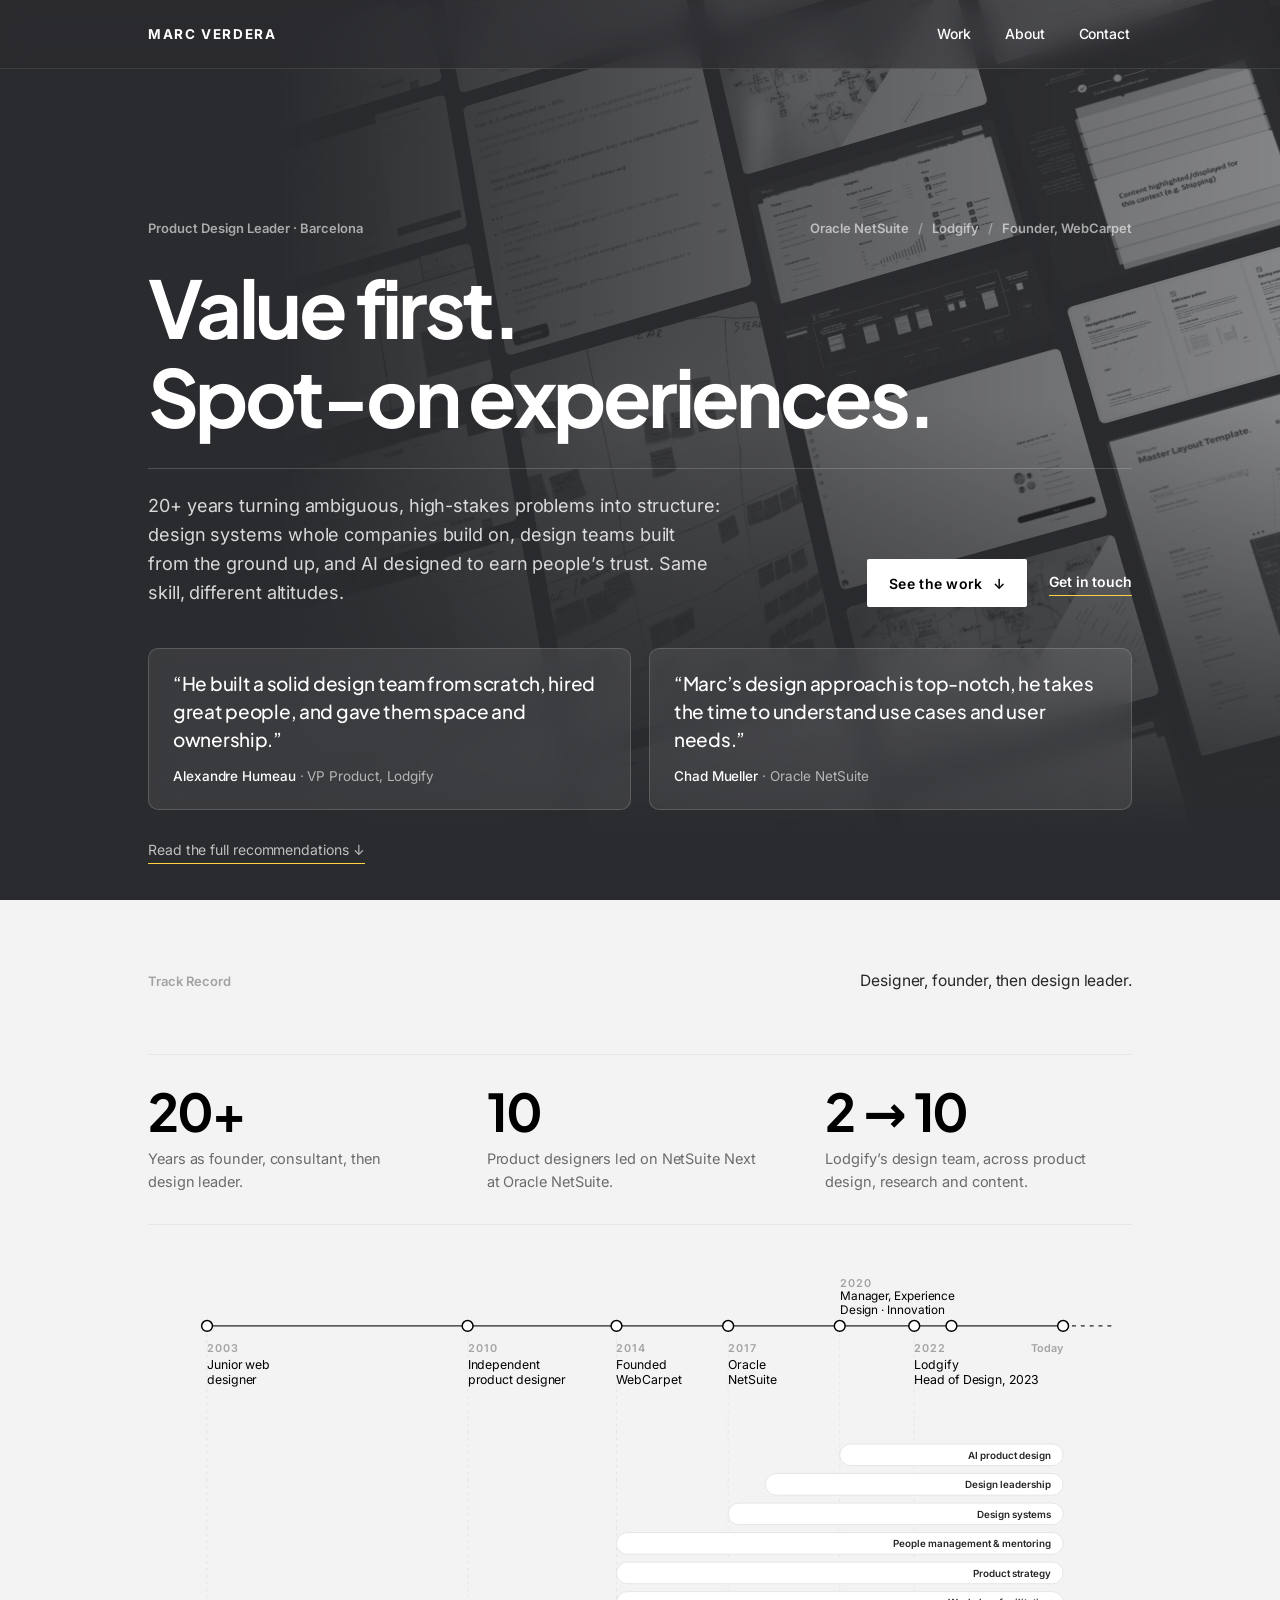
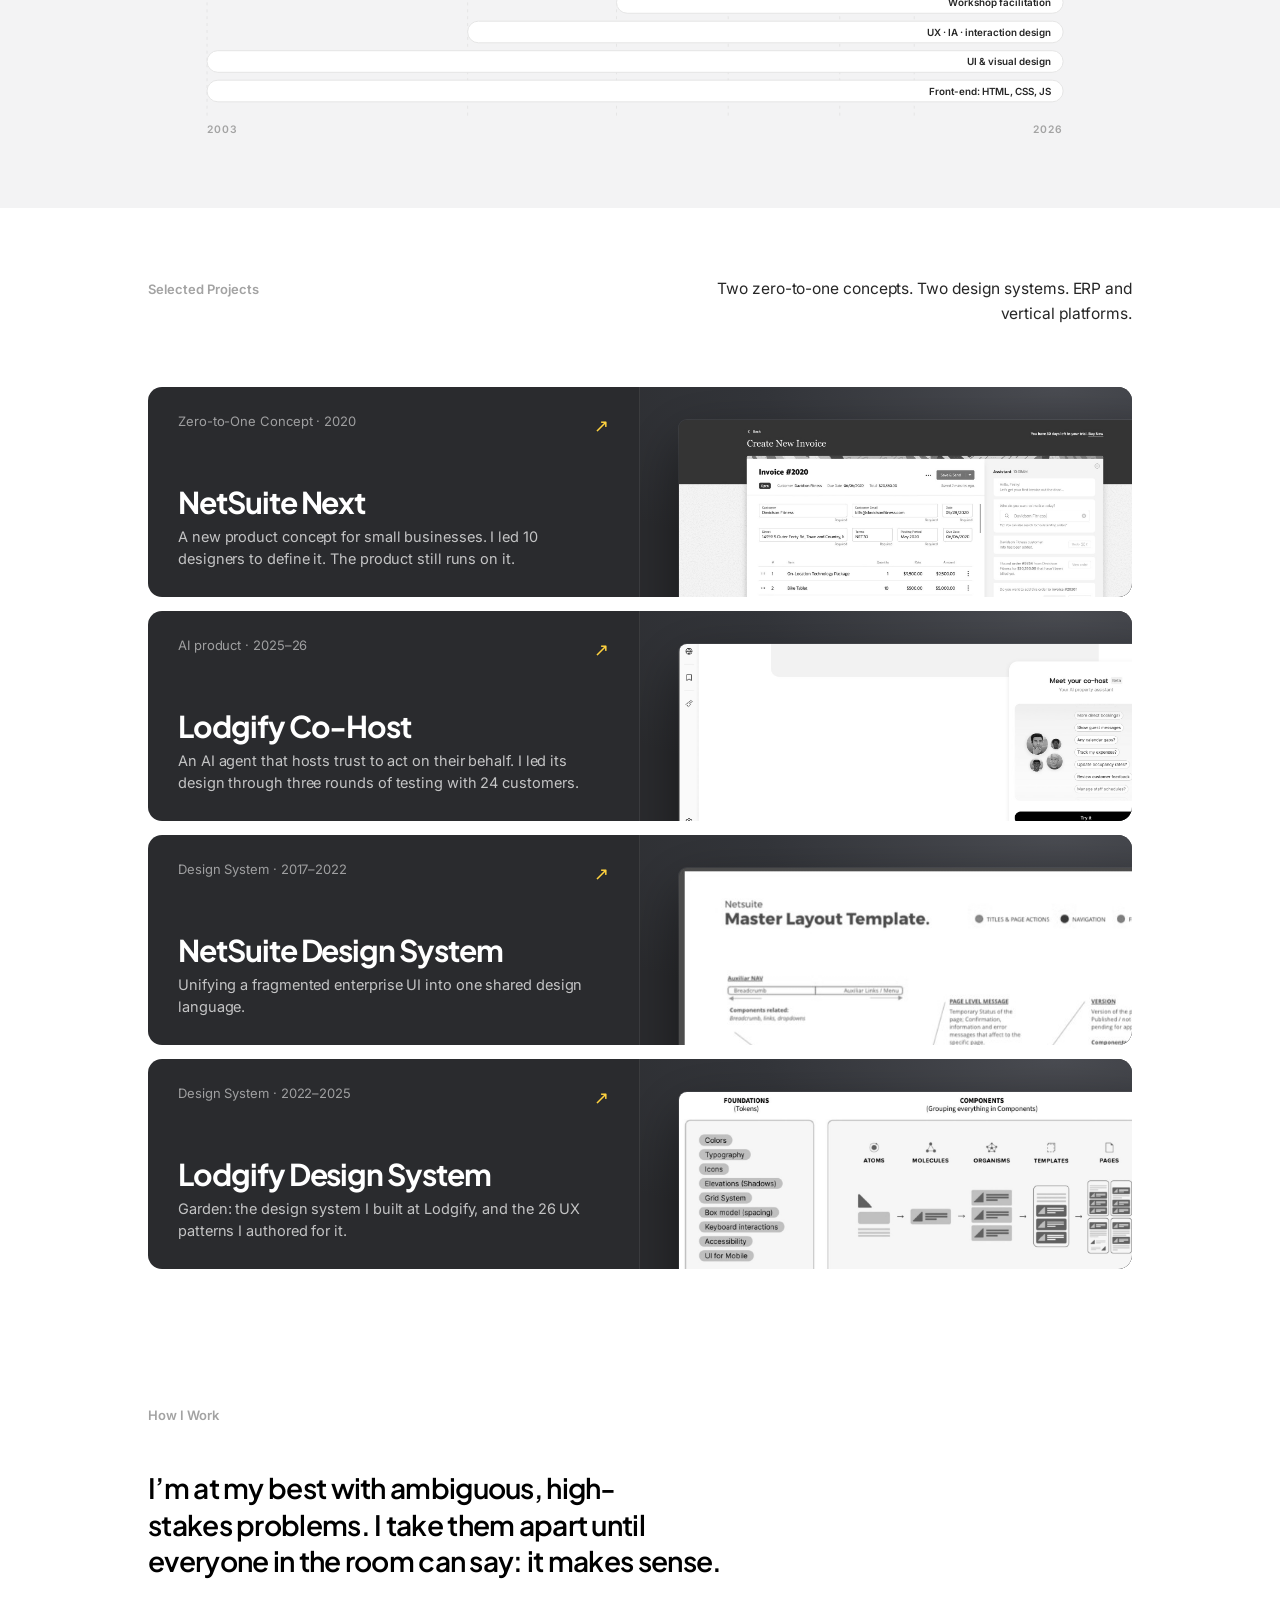
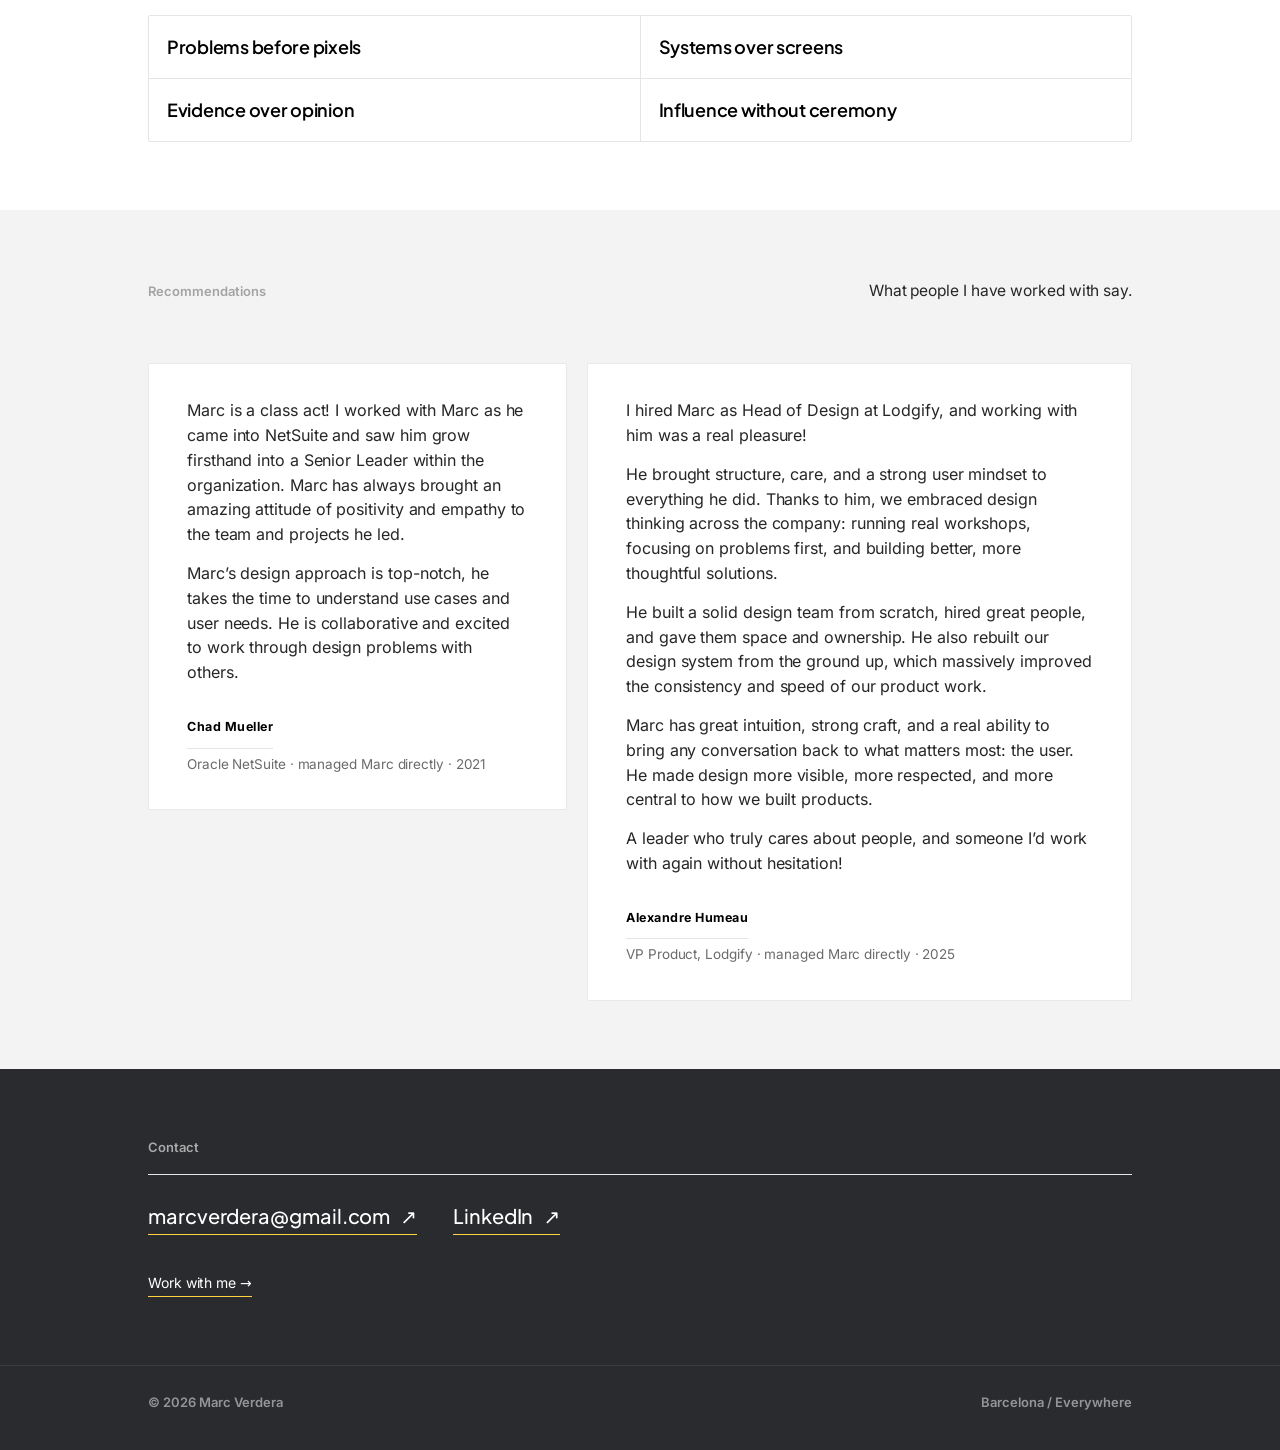
==== commit 0de822f2: "Hero claim: Value first. / Spot-on experiences. Remove world trip from timeline. Co-Authored-By: Cla" ====
--- a/index.html
+++ b/index.html
@@ -712,7 +712,7 @@
       <div class="eyebrow" style="margin:0;">Product Design Leader &middot; Barcelona</div>
       <div class="hx-proof">Oracle NetSuite <span>/</span> Lodgify <span>/</span> Founder, WebCarpet</div>
     </div>
-    <h1 class="hx-title">From customer value<br><em>to spot-on experiences.</em></h1>
+    <h1 class="hx-title">Value first.<br><em>Spot-on experiences.</em></h1>
     <div class="hx-row">
       <p class="hx-sub">20+ years turning ambiguous, high-stakes problems into structure: design systems whole companies build on, design teams built from the ground up, and AI designed to earn people’s trust. Same skill, different altitudes.</p>
       <div class="hx-cta">
@@ -746,19 +746,15 @@
       <div class="stat"><div class="n">2&thinsp;&rarr;&thinsp;10</div><div class="d">Lodgify’s design team, across product design, research and content.</div></div>
     </div>
 <figure class="tl-figure">
-      <svg viewBox="0 -10 1000 486" xmlns="http://www.w3.org/2000/svg" role="img" aria-label="Career timeline 2003 to today: junior web designer 2003, independent product designer 2010, nine-month world trip 2013, founded WebCarpet 2014, Oracle NetSuite 2017, Manager of Experience Design 2020, Lodgify 2022 and Head of Design 2023. Below, skills accumulate: front-end and UI from 2003, UX from 2010, workshops, strategy and people management from 2014, design systems from 2017, design leadership from 2018, AI product design from 2020." style="font-family:var(--sans)">
+      <svg viewBox="0 -10 1000 486" xmlns="http://www.w3.org/2000/svg" role="img" aria-label="Career timeline 2003 to today: junior web designer 2003, independent product designer 2010, founded WebCarpet 2014, Oracle NetSuite 2017, Manager of Experience Design 2020, Lodgify 2022 and Head of Design 2023. Below, skills accumulate: front-end and UI from 2003, UX from 2010, workshops, strategy and people management from 2014, design systems from 2017, design leadership from 2018, AI product design from 2020." style="font-family:var(--sans)">
         <line x1="60.0" y1="64" x2="60.0" y2="452" style="stroke:var(--line)" stroke-dasharray="3 4"/>
 <line x1="324.8" y1="64" x2="324.8" y2="452" style="stroke:var(--line)" stroke-dasharray="3 4"/>
 <line x1="476.1" y1="64" x2="476.1" y2="452" style="stroke:var(--line)" stroke-dasharray="3 4"/>
 <line x1="589.6" y1="64" x2="589.6" y2="452" style="stroke:var(--line)" stroke-dasharray="3 4"/>
 <line x1="778.7" y1="64" x2="778.7" y2="452" style="stroke:var(--line)" stroke-dasharray="3 4"/>
 <line x1="703.0" y1="64" x2="703.0" y2="452" style="stroke:var(--line)" stroke-dasharray="3 4"/>
-<line x1="438.3" y1="64" x2="438.3" y2="452" style="stroke:var(--line)" stroke-dasharray="3 4"/>
 <line x1="60" y1="56" x2="930" y2="56" style="stroke:var(--fg)" stroke-width="1.25"/>
 <line x1="930" y1="56" x2="980" y2="56" style="stroke:var(--fg)" stroke-width="1.25" stroke-dasharray="4 5"/>
-<rect x="438.3" y="52.5" width="28.4" height="7" rx="3.5" style="fill:var(--warn)"/>
-<text x="438.3" y="30" style="fill:var(--warn)" font-size="12" text-anchor="start">World trip</text>
-<text x="438.3" y="44" style="fill:var(--warn)" font-size="11" text-anchor="start">9 months · 2013</text>
 <circle cx="60.0" cy="56" r="5.5" style="fill:var(--bg);stroke:var(--heading)" stroke-width="1.5"/>
 <circle cx="324.8" cy="56" r="5.5" style="fill:var(--bg);stroke:var(--heading)" stroke-width="1.5"/>
 <circle cx="476.1" cy="56" r="5.5" style="fill:var(--bg);stroke:var(--heading)" stroke-width="1.5"/>
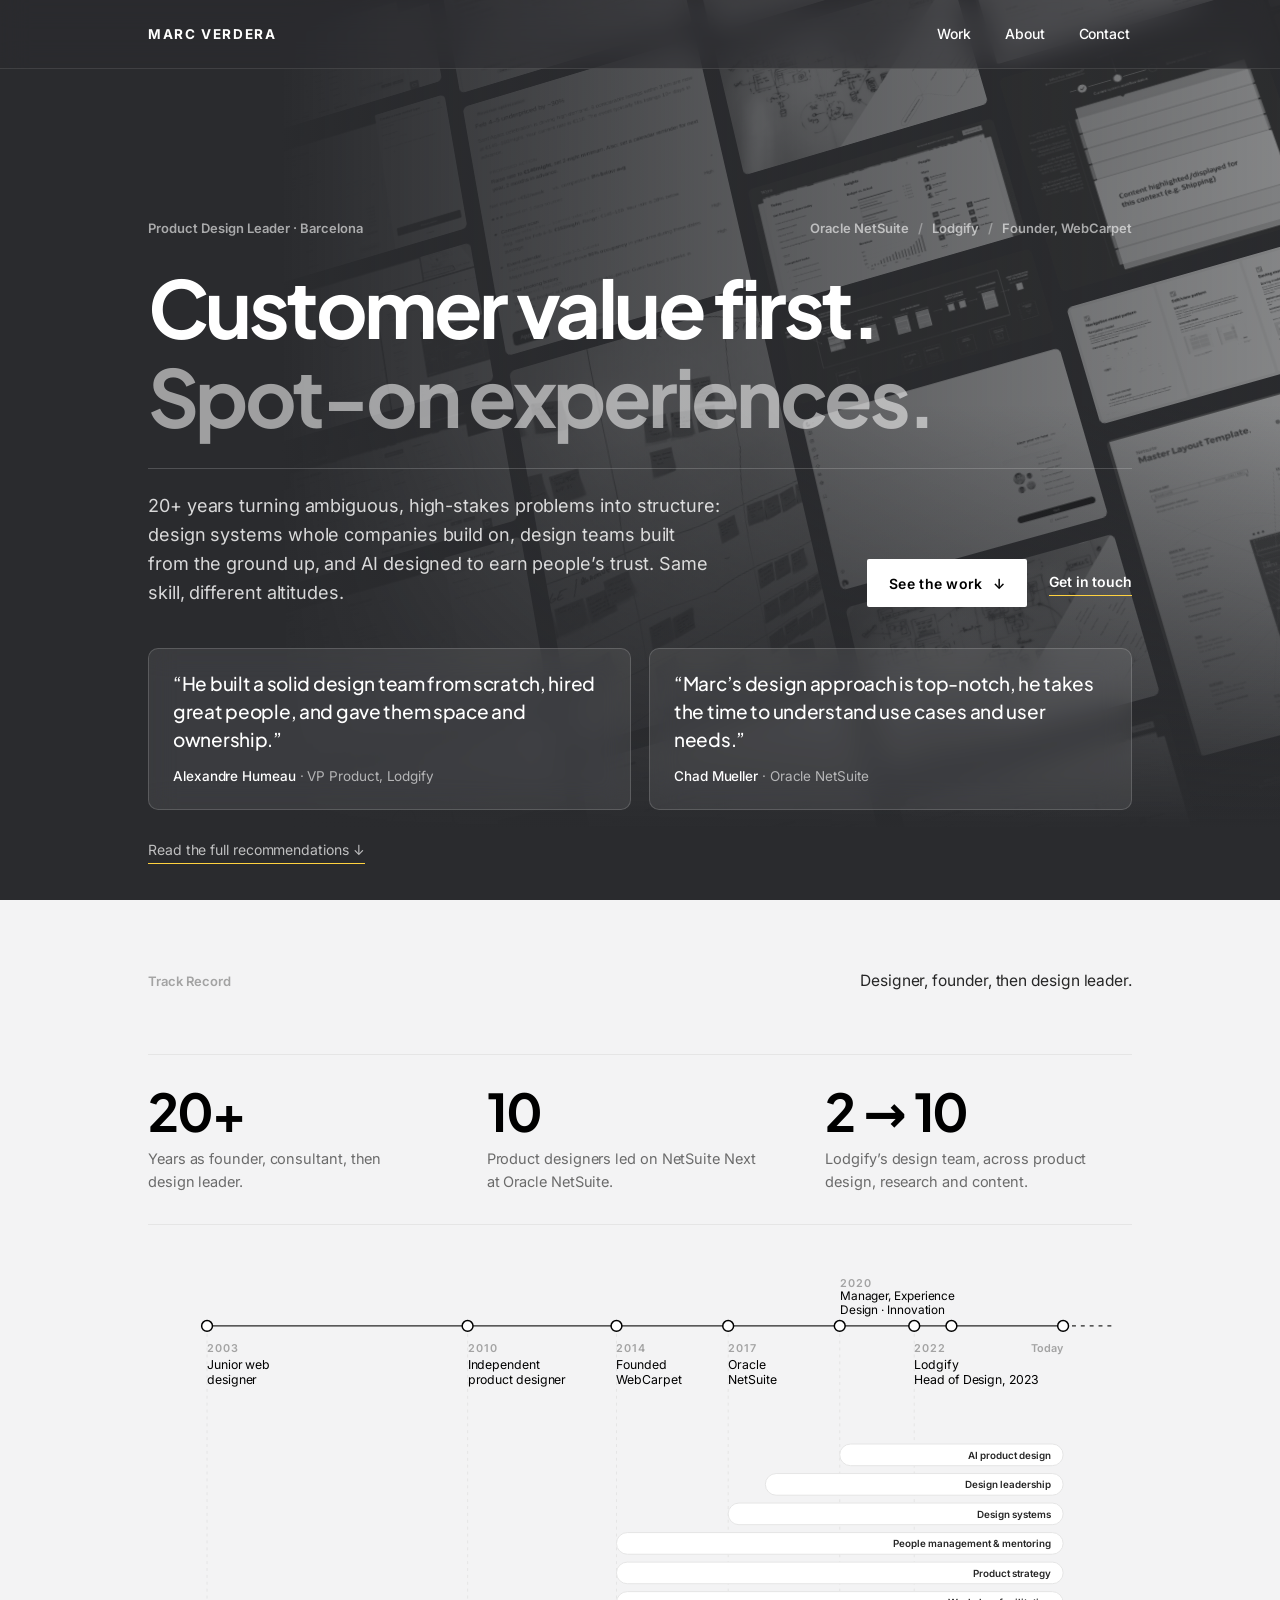
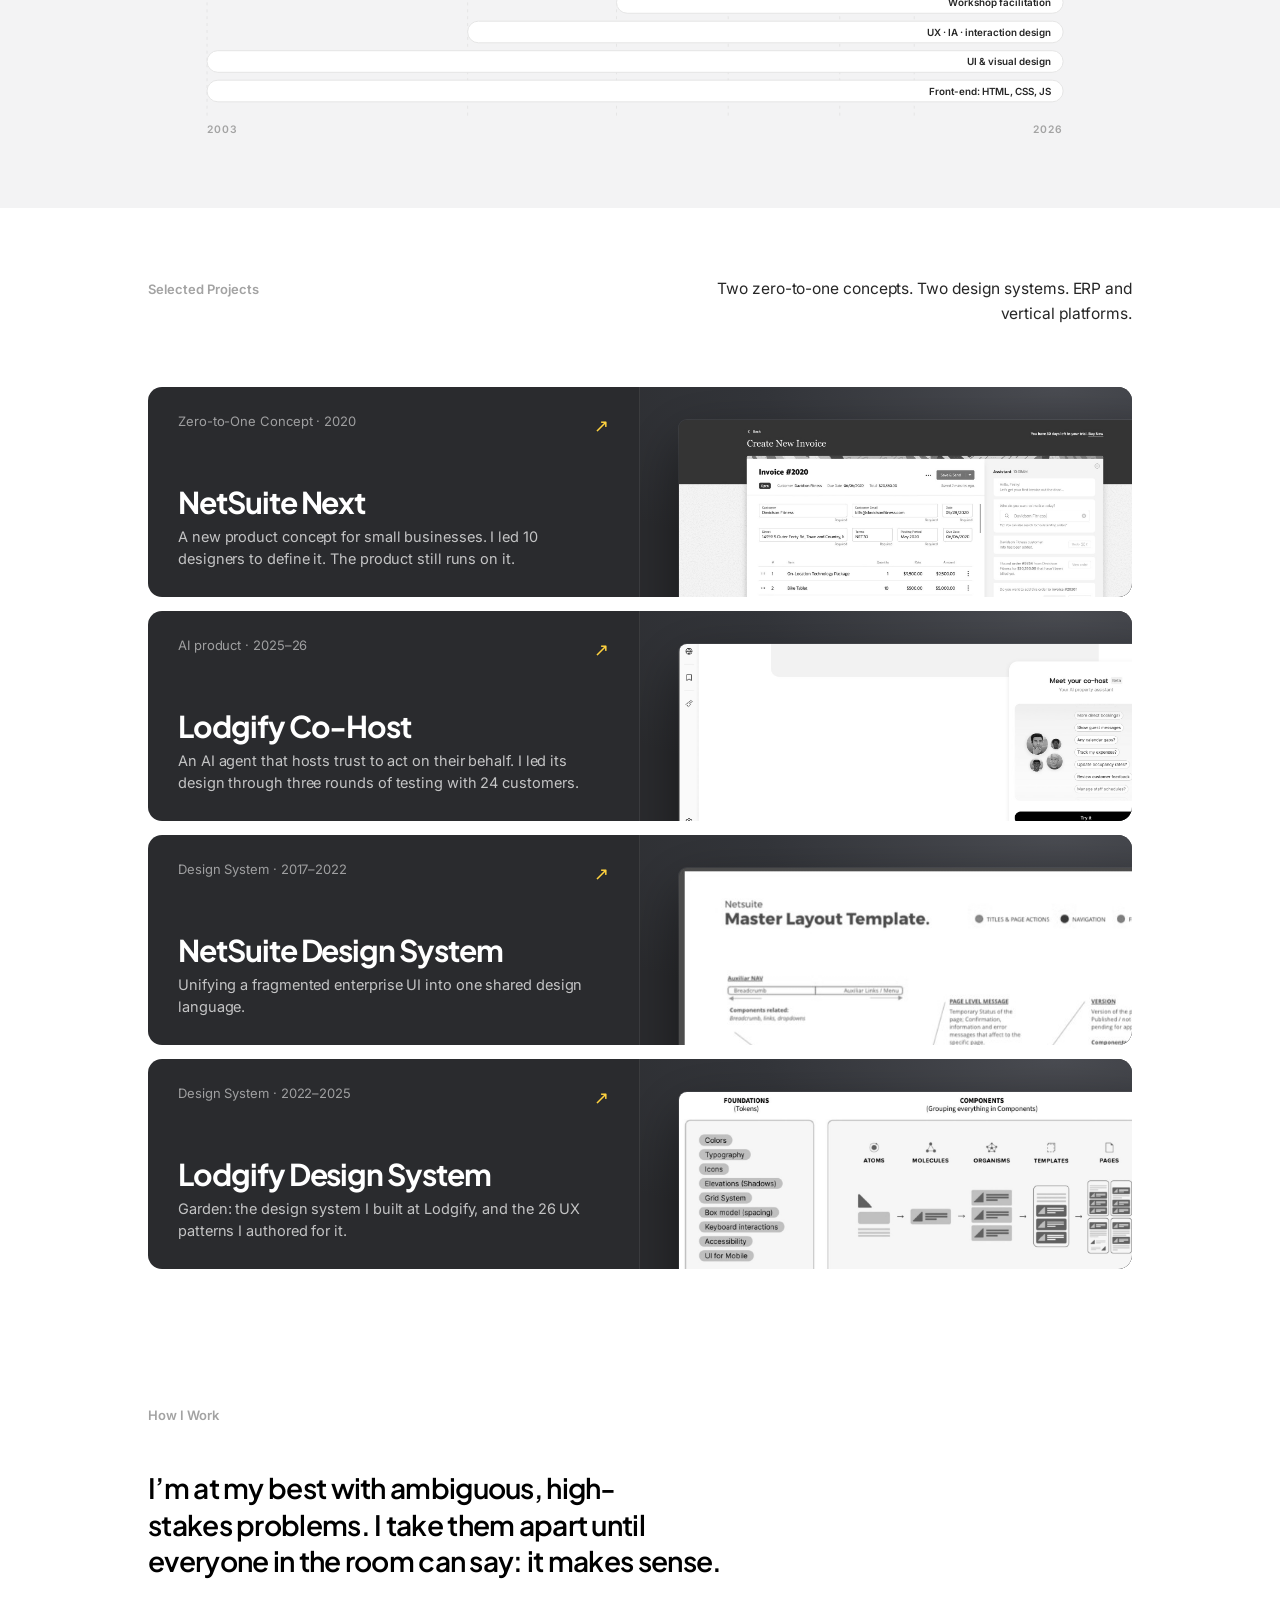
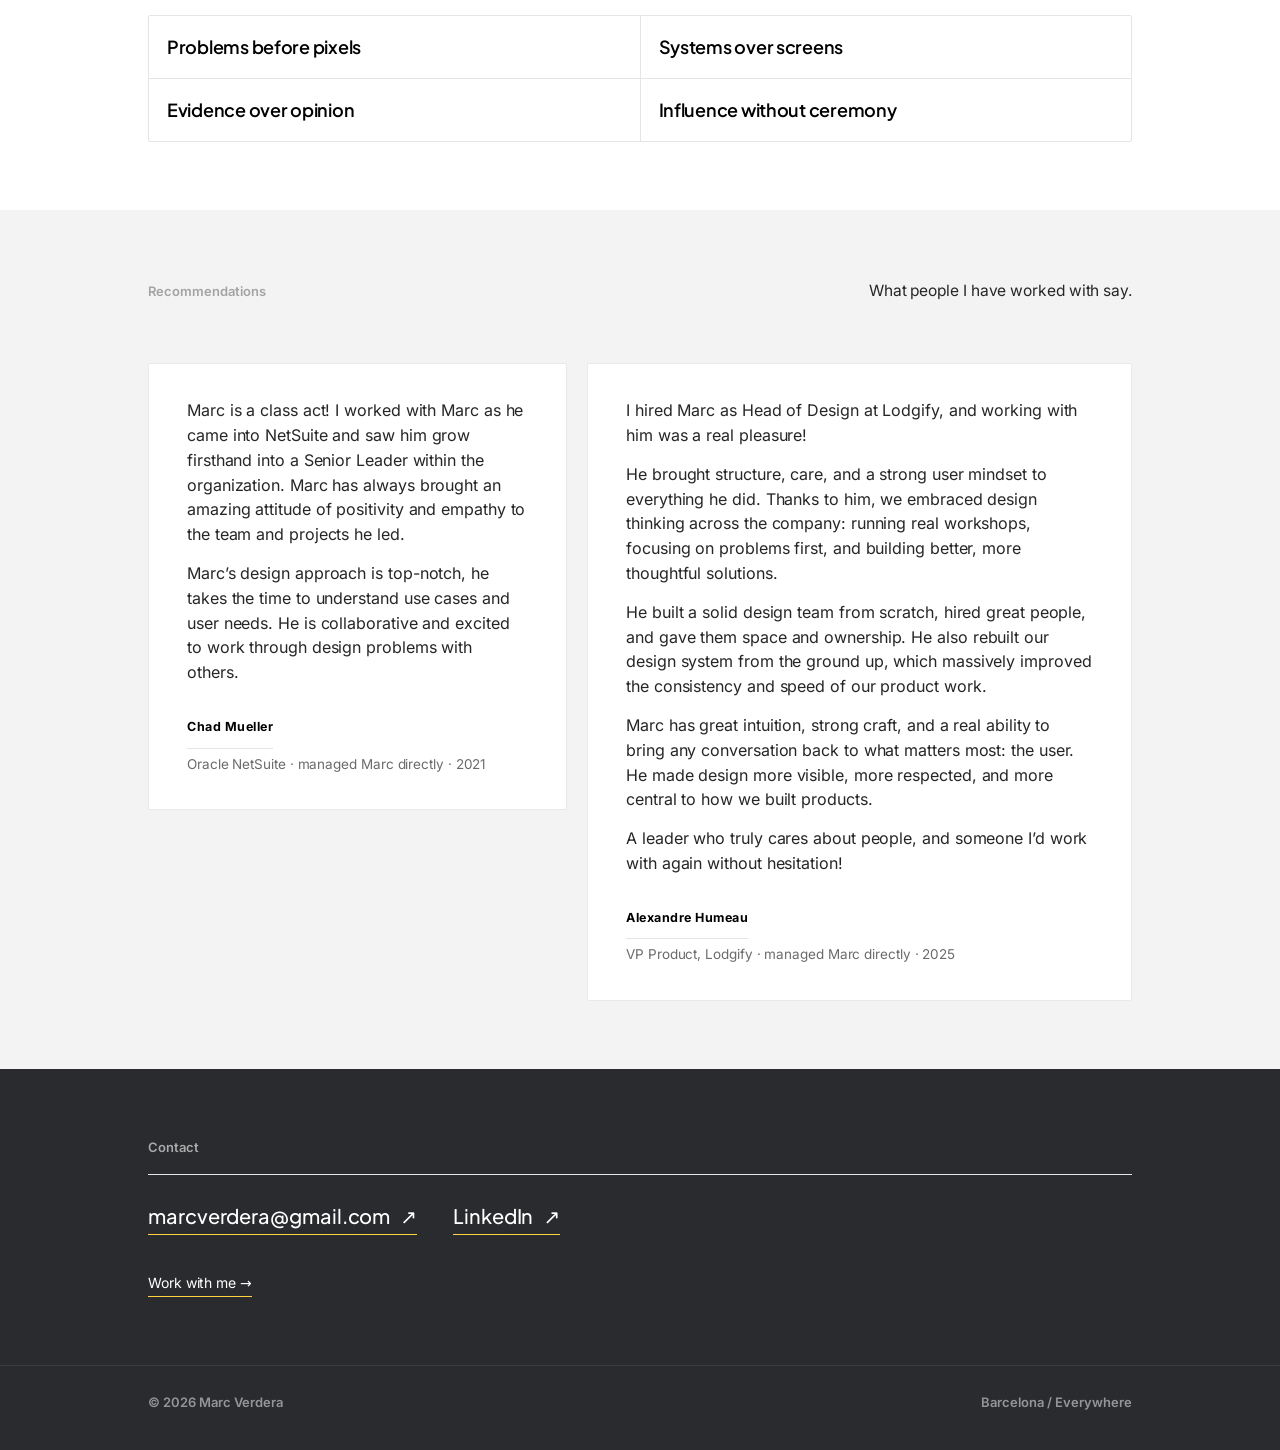
==== commit 4800f633: "Hero claim: Customer value first. / Spot-on experiences. (second line grey) Co-Authored-By: Claude O" ====
--- a/index.html
+++ b/index.html
@@ -529,7 +529,7 @@
 @keyframes drift{ from{ transform:translateY(0) } to{ transform:translateY(-50%) } }
 @media (prefers-reduced-motion: reduce){ .wcol{ animation:none; } }
 .hero-x .hx-title{ font-weight:400; letter-spacing:-0.02em; font-size:clamp(52px, 9.4vw, 118px); line-height:.98; color:#fff; }
-.hero-x .hx-title em{ font-style:normal; color:#fff; font-weight:inherit; }
+.hero-x .hx-title em{ font-style:normal; color:rgba(255,255,255,.55); font-weight:inherit; }
 .hero-x .hx-sub{ color:rgba(255,255,255,.82); }
 .hero-x .eyebrow, .hero-x .hx-proof{ color:rgba(255,255,255,.6); }
 .hero-x .hx-proof span{ color:rgba(255,255,255,.35); }
@@ -712,7 +712,7 @@
       <div class="eyebrow" style="margin:0;">Product Design Leader &middot; Barcelona</div>
       <div class="hx-proof">Oracle NetSuite <span>/</span> Lodgify <span>/</span> Founder, WebCarpet</div>
     </div>
-    <h1 class="hx-title">Value first.<br><em>Spot-on experiences.</em></h1>
+    <h1 class="hx-title">Customer value first.<br><em>Spot-on experiences.</em></h1>
     <div class="hx-row">
       <p class="hx-sub">20+ years turning ambiguous, high-stakes problems into structure: design systems whole companies build on, design teams built from the ground up, and AI designed to earn people’s trust. Same skill, different altitudes.</p>
       <div class="hx-cta">
